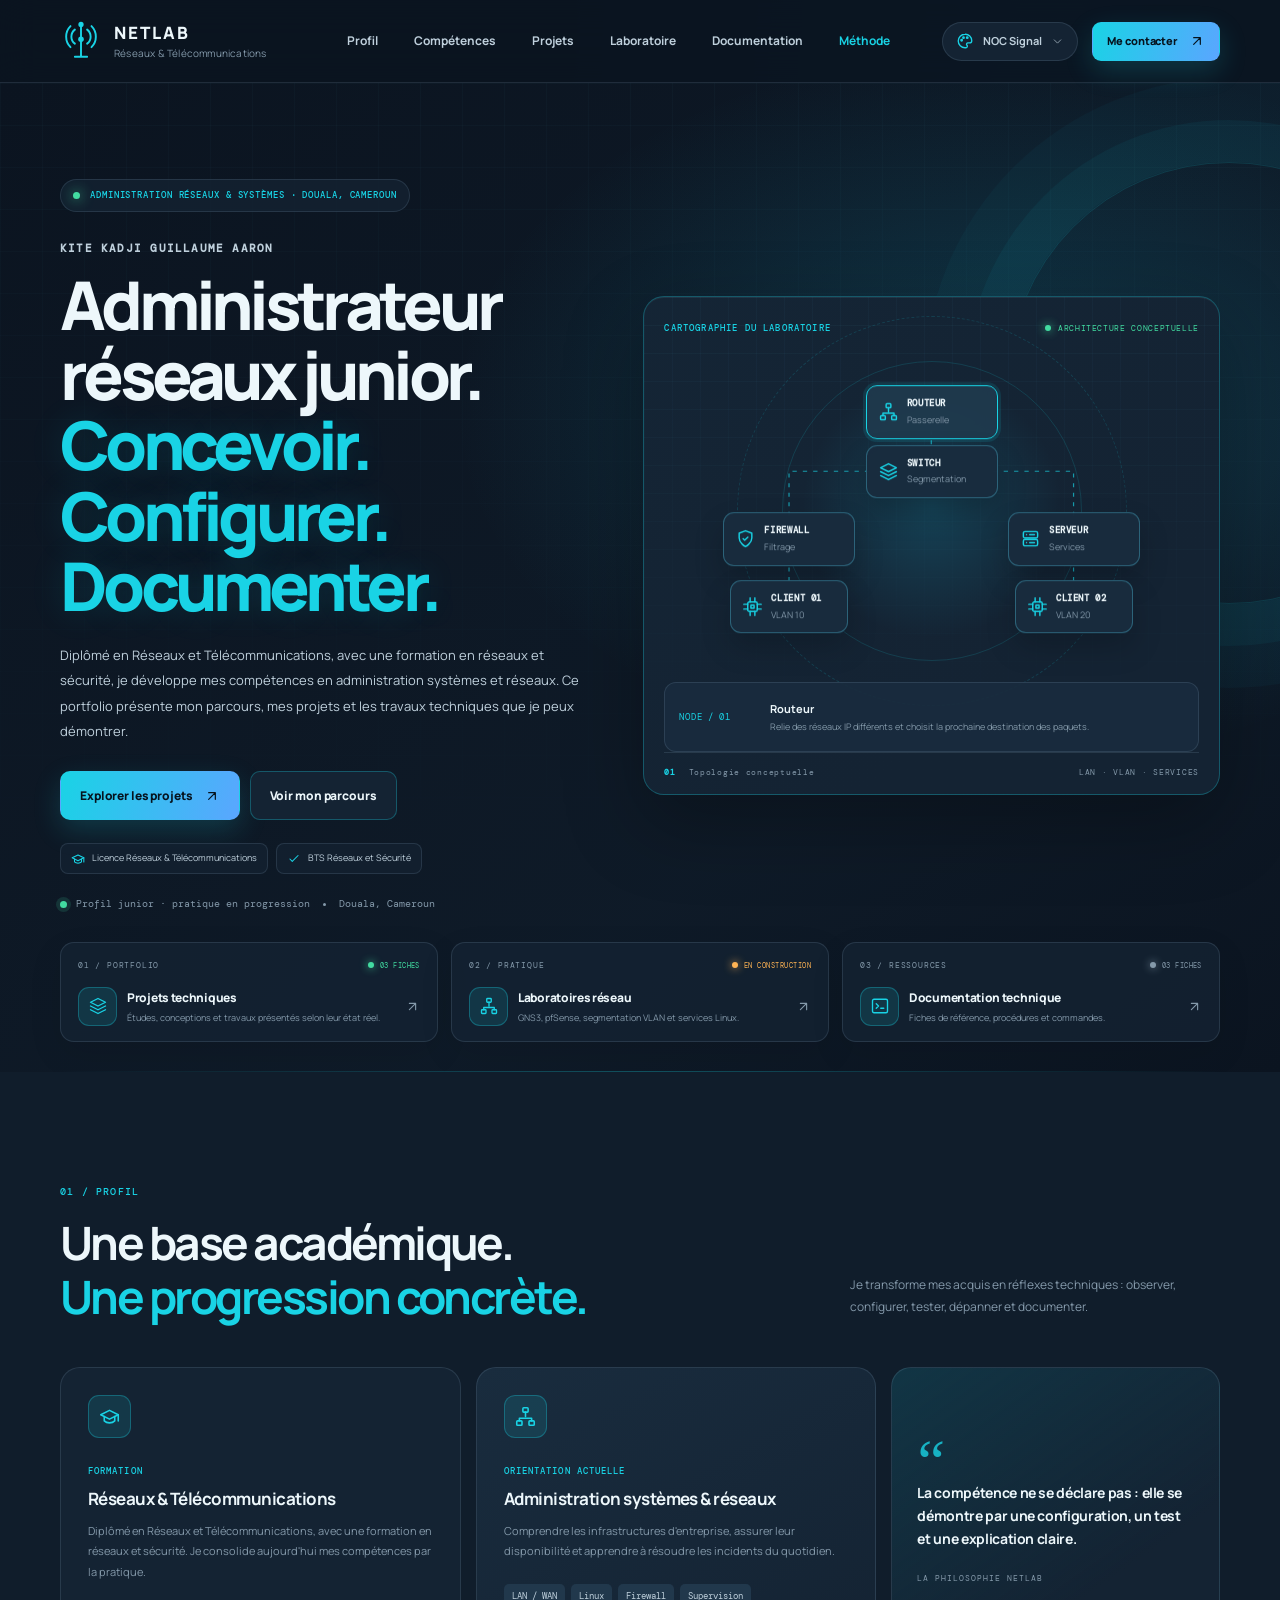
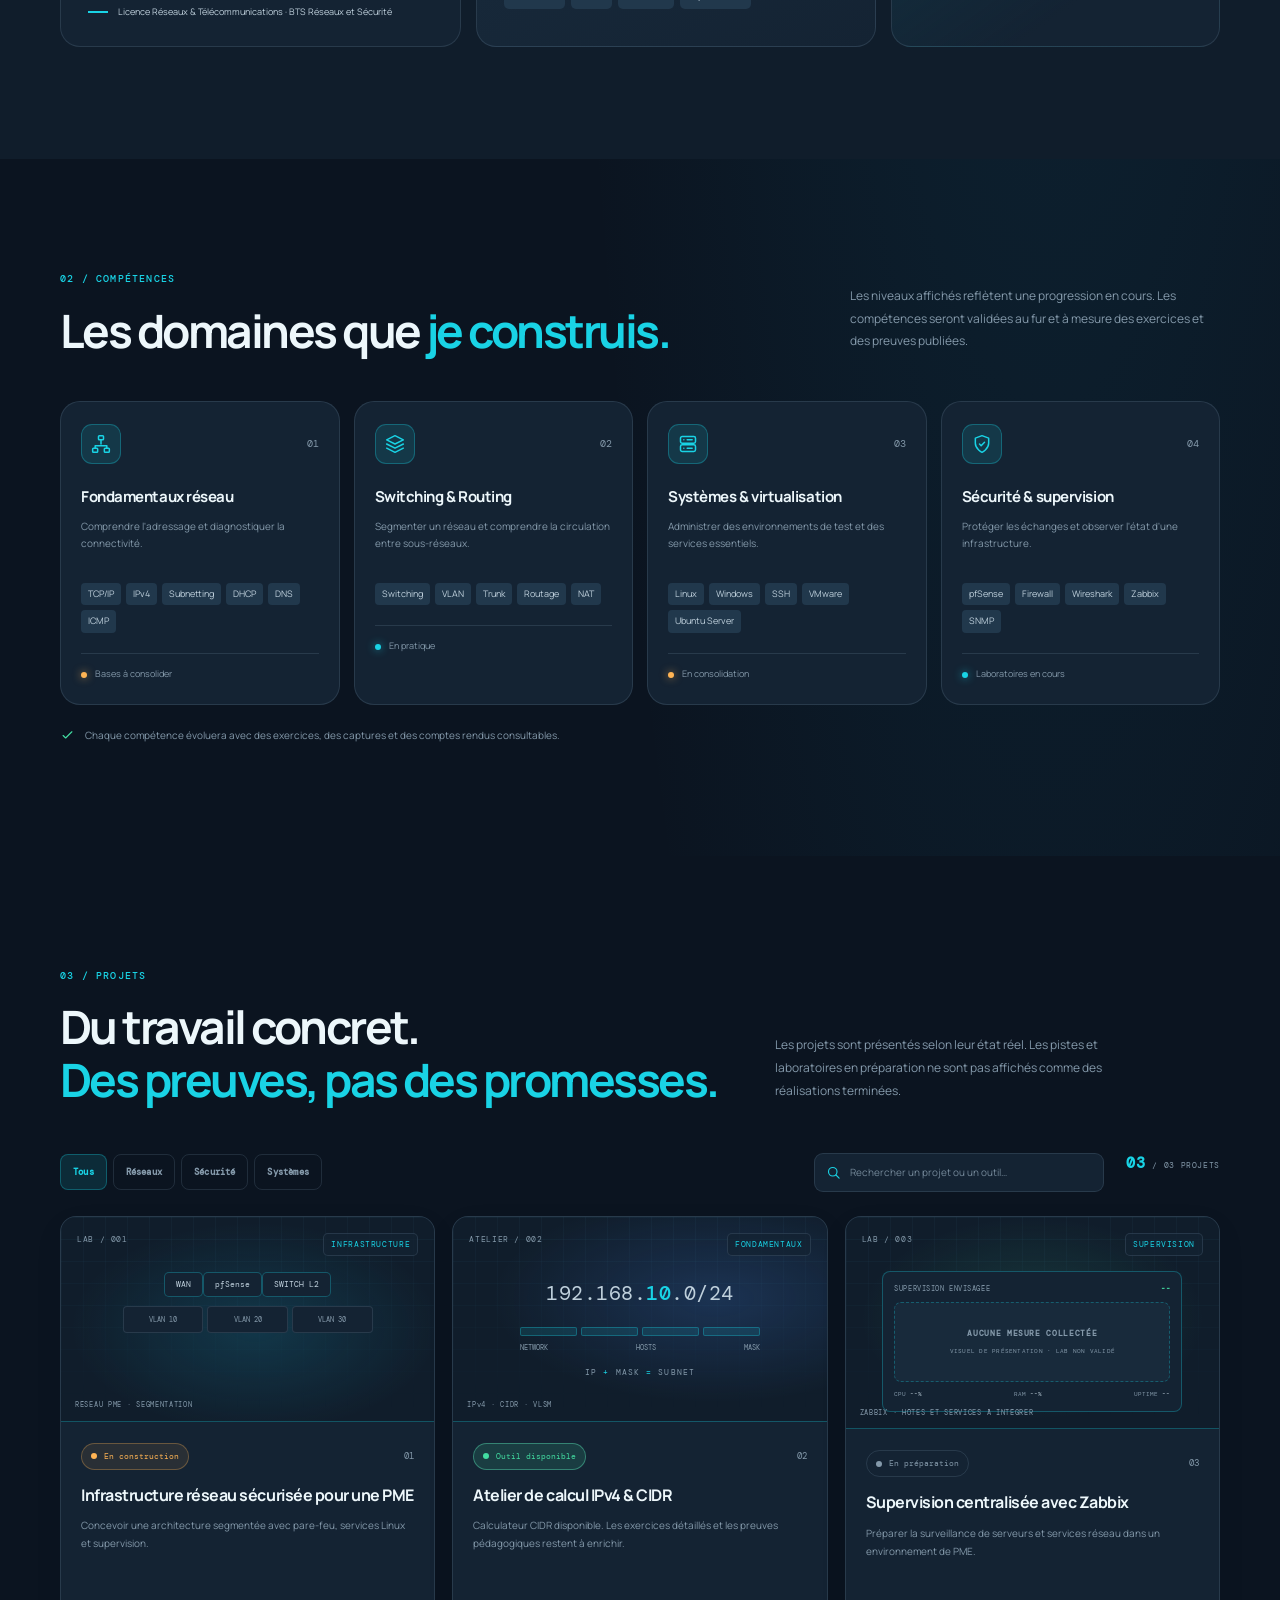
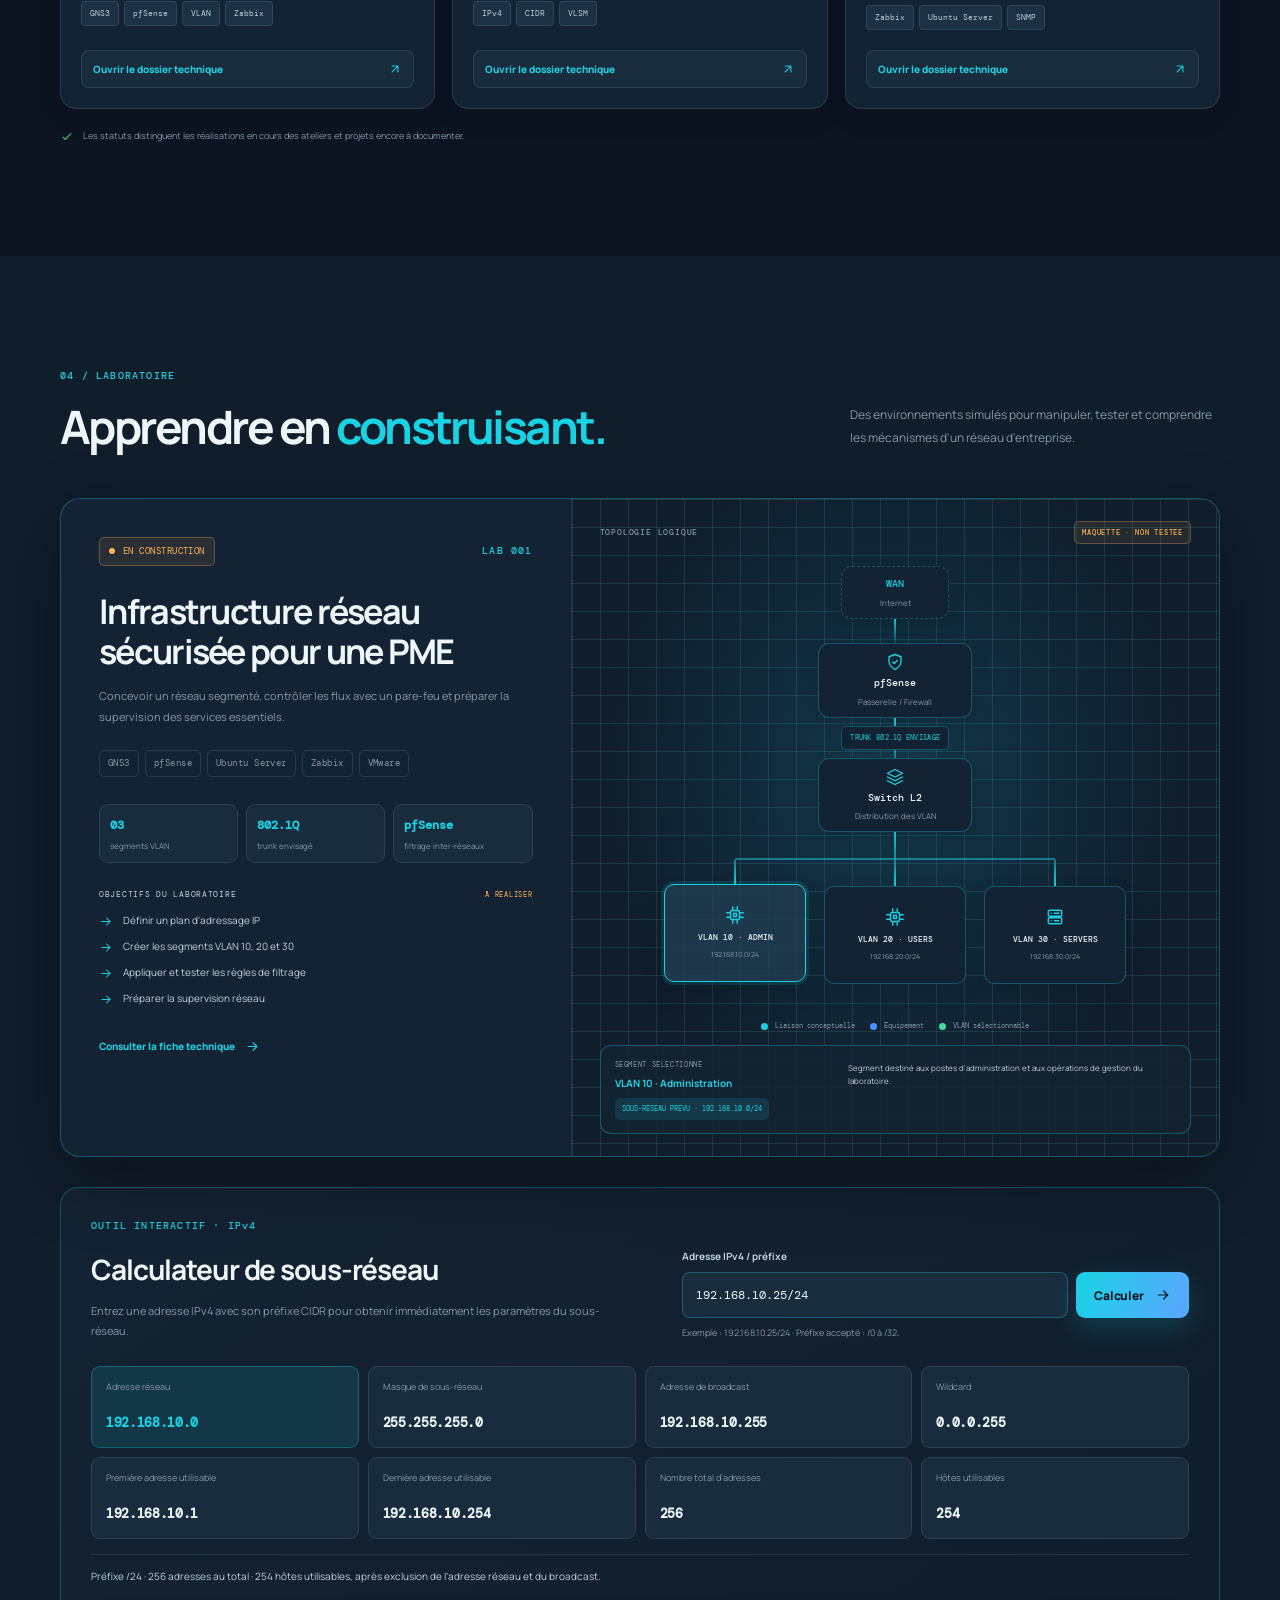
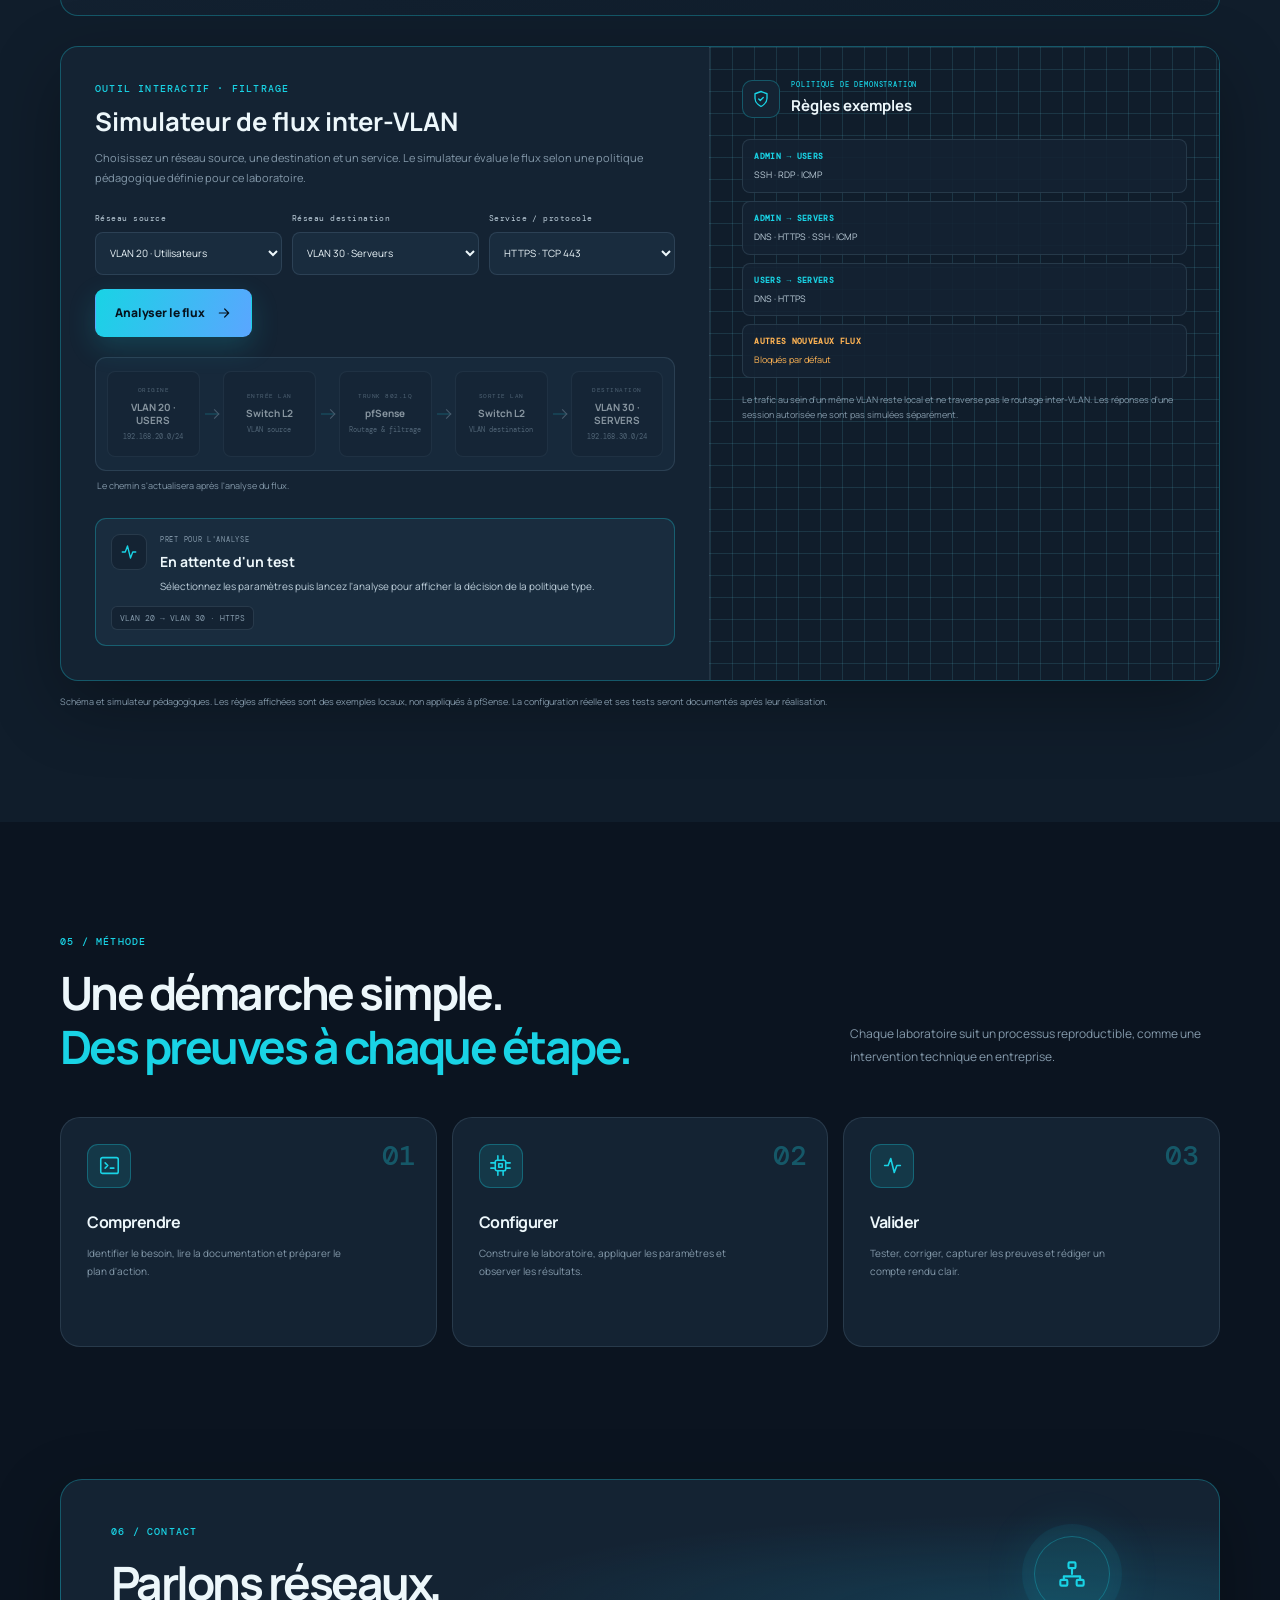
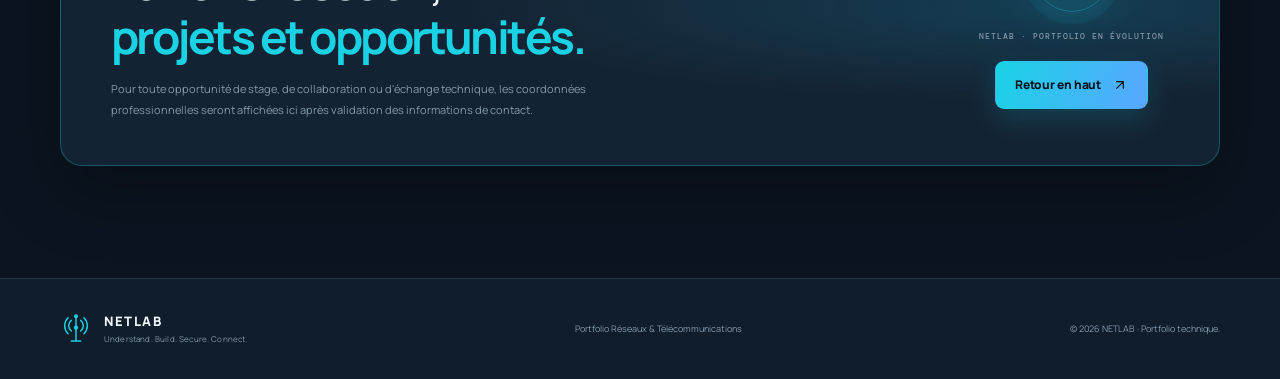
==== index.html @ 2fe9af36 "feat(netlab): add editorial visual panels to project dossiers" ====
<!doctype html>
<html lang="fr" data-theme="noc">
<head>
  <meta charset="utf-8">
  <meta name="viewport" content="width=device-width, initial-scale=1">
  <meta name="description" content="Portfolio technique de KITE KADJI GUILLAUME AARON, administrateur réseaux junior à Douala : compétences, projets, laboratoires et documentation.">
  <meta name="theme-color" content="#0B1420">
  <title>NETLAB | Portfolio d’administrateur réseaux junior</title>
  <link rel="icon" type="image/svg+xml" href="assets/icons/netlab-mark.svg">
  <link rel="stylesheet" href="assets/css/styles.css">
  <script>
    (() => {
      const supportedThemes = ["noc", "blueprint", "observability", "classic-dark", "classic-light"];
      const legacyThemes = { dark: "classic-dark", light: "classic-light" };
      try {
        const saved = localStorage.getItem("netlab-theme");
        const migrated = legacyThemes[saved] || saved;
        document.documentElement.dataset.theme = supportedThemes.includes(migrated) ? migrated : "noc";
      } catch (_) {
        document.documentElement.dataset.theme = "noc";
      }
    })();
  </script>
  <script src="assets/js/main.js" defer></script>
  <script src="assets/js/network-tools.js" defer></script>
</head>
<body>
  <svg class="icon-library" xmlns="http://www.w3.org/2000/svg" aria-hidden="true">
    <symbol id="i-arrow-up-right" viewBox="0 0 24 24"><path d="M7 17 17 7M7 7h10v10"/></symbol>
    <symbol id="i-arrow-right" viewBox="0 0 24 24"><path d="M5 12h14m-6-6 6 6-6 6"/></symbol>
    <symbol id="i-menu" viewBox="0 0 24 24"><path d="M4 7h16M4 12h16M4 17h16"/></symbol>
    <symbol id="i-close" viewBox="0 0 24 24"><path d="m6 6 12 12M18 6 6 18"/></symbol>
    <symbol id="i-sun" viewBox="0 0 24 24"><circle cx="12" cy="12" r="4"/><path d="M12 2v2m0 16v2M4.93 4.93l1.42 1.42m11.3 11.3 1.42 1.42M2 12h2m16 0h2M4.93 19.07l1.42-1.42m11.3-11.3 1.42-1.42"/></symbol>
    <symbol id="i-moon" viewBox="0 0 24 24"><path d="M20.5 14.5A8.5 8.5 0 0 1 9.5 3.5 8.5 8.5 0 1 0 20.5 14.5Z"/></symbol>
    <symbol id="i-network" viewBox="0 0 24 24"><rect x="9" y="2" width="6" height="5" rx="1"/><rect x="2" y="17" width="6" height="5" rx="1"/><rect x="16" y="17" width="6" height="5" rx="1"/><path d="M12 7v5M5 17v-3h14v3"/></symbol>
    <symbol id="i-shield" viewBox="0 0 24 24"><path d="M12 22s8-4 8-11V5l-8-3-8 3v6c0 7 8 11 8 11Z"/><path d="m9 12 2 2 4-4"/></symbol>
    <symbol id="i-server" viewBox="0 0 24 24"><rect x="3" y="3" width="18" height="8" rx="2"/><rect x="3" y="13" width="18" height="8" rx="2"/><path d="M7 7h.01M7 17h.01M11 7h6m-6 10h6"/></symbol>
    <symbol id="i-terminal" viewBox="0 0 24 24"><rect x="2" y="3" width="20" height="18" rx="2"/><path d="m7 9 3 3-3 3m6 0h4"/></symbol>
    <symbol id="i-search" viewBox="0 0 24 24"><circle cx="10.8" cy="10.8" r="6.8"/><path d="m16 16 5 5"/></symbol>
    <symbol id="i-activity" viewBox="0 0 24 24"><path d="M3 12h4l3-8 4 16 3-8h4"/></symbol>
    <symbol id="i-graduation" viewBox="0 0 24 24"><path d="m2 10 10-5 10 5-10 5-10-5Z"/><path d="M6 12v5c3 3 9 3 12 0v-5m4-2v7"/></symbol>
    <symbol id="i-layers" viewBox="0 0 24 24"><path d="m12 2 10 5-10 5L2 7l10-5Z"/><path d="m2 12 10 5 10-5M2 17l10 5 10-5"/></symbol>
    <symbol id="i-check" viewBox="0 0 24 24"><path d="m5 12 4 4L19 6"/></symbol>
    <symbol id="i-map" viewBox="0 0 24 24"><path d="m3 6 6-3 6 3 6-3v15l-6 3-6-3-6 3V6Z"/><path d="M9 3v15m6-12v15"/></symbol>
    <symbol id="i-cpu" viewBox="0 0 24 24"><rect x="6" y="6" width="12" height="12" rx="2"/><path d="M9 1v5m6-5v5M9 18v5m6-5v5M1 9h5m-5 6h5m12-6h5m-5 6h5M10 10h4v4h-4z"/></symbol>
    <symbol id="i-palette" viewBox="0 0 24 24"><path d="M12 3a9 9 0 1 0 0 18h1.2a2 2 0 0 0 1.4-3.4 1.8 1.8 0 0 1 1.3-3.1H18a3 3 0 0 0 3-3A8.5 8.5 0 0 0 12 3Z"/><circle cx="7.5" cy="11" r="1"/><circle cx="10" cy="7.5" r="1"/><circle cx="15" cy="7.5" r="1"/></symbol>
    <symbol id="i-chevron-down" viewBox="0 0 24 24"><path d="m6 9 6 6 6-6"/></symbol>
  </svg>

  <div class="page-shell">
    <header class="site-header" id="top">
      <div class="container header-inner">
        <a class="brand" href="#top" aria-label="NETLAB, accueil">
          <span class="brand-mark" aria-hidden="true">
            <svg viewBox="0 0 48 48" fill="none">
              <path d="M24 5v37M17 42h14M12 31a17 17 0 0 1 0-24M36 7a17 17 0 0 1 0 24M17 27a10 10 0 0 1 0-16M31 11a10 10 0 0 1 0 16" stroke="currentColor" stroke-width="2.2" stroke-linecap="round"/>
              <circle cx="24" cy="5" r="3" fill="currentColor"/>
              <circle cx="24" cy="22" r="3.2" fill="currentColor"/>
            </svg>
          </span>
          <span class="brand-copy">
            <strong>NETLAB</strong>
            <small>Réseaux & Télécommunications</small>
          </span>
        </a>

        <button class="icon-button menu-toggle" type="button" aria-label="Ouvrir le menu" aria-expanded="false" aria-controls="primary-nav" data-menu-toggle>
          <svg class="icon icon-menu"><use href="#i-menu"/></svg>
          <svg class="icon icon-close"><use href="#i-close"/></svg>
        </button>

        <nav class="primary-nav" id="primary-nav" data-nav>
          <a href="#profil">Profil</a>
          <a href="#competences">Compétences</a>
          <a href="#projets">Projets</a>
          <a href="#laboratoire">Laboratoire</a>
          <a href="documentation.html">Documentation</a>
          <a href="#methode">Méthode</a>
        </nav>

        <div class="header-actions">
          <div class="theme-picker" data-theme-picker>
            <button class="theme-toggle theme-picker-trigger" type="button" data-theme-trigger aria-haspopup="true" aria-expanded="false" aria-controls="theme-menu" aria-label="Choisir un thème. Thème actuel : NOC Signal">
              <svg class="icon"><use href="#i-palette"/></svg>
              <span data-theme-label>NOC Signal</span>
              <svg class="icon theme-picker-chevron"><use href="#i-chevron-down"/></svg>
            </button>
            <div class="theme-menu" id="theme-menu" data-theme-menu hidden role="group" aria-label="Thèmes visuels NETLAB">
              <p class="theme-menu-heading">IDENTITÉS NETLAB</p>
              <button class="theme-option" type="button" data-theme-option="noc" aria-pressed="true">
                <span class="theme-swatch theme-swatch-noc" aria-hidden="true"><i></i><i></i><i></i></span>
                <span class="theme-option-copy"><strong>NOC Signal</strong><small>Supervision · cyan et vert</small></span>
                <svg class="icon theme-option-check"><use href="#i-check"/></svg>
              </button>
              <button class="theme-option" type="button" data-theme-option="blueprint" aria-pressed="false">
                <span class="theme-swatch theme-swatch-blueprint" aria-hidden="true"><i></i><i></i><i></i></span>
                <span class="theme-option-copy"><strong>Blueprint Engineering</strong><small>Plans · bleu et turquoise</small></span>
                <svg class="icon theme-option-check"><use href="#i-check"/></svg>
              </button>
              <button class="theme-option" type="button" data-theme-option="observability" aria-pressed="false">
                <span class="theme-swatch theme-swatch-observability" aria-hidden="true"><i></i><i></i><i></i></span>
                <span class="theme-option-copy"><strong>Observability Graphite</strong><small>Données · violet et bleu</small></span>
                <svg class="icon theme-option-check"><use href="#i-check"/></svg>
              </button>
              <div class="theme-menu-divider"></div>
              <p class="theme-menu-heading">MODES CLASSIQUES</p>
              <button class="theme-option theme-option-compact" type="button" data-theme-option="classic-dark" aria-pressed="false">
                <span class="theme-swatch theme-swatch-classic-dark" aria-hidden="true"></span>
                <span class="theme-option-copy"><strong>Classique sombre</strong><small>Ancienne palette NETLAB</small></span>
                <svg class="icon theme-option-check"><use href="#i-check"/></svg>
              </button>
              <button class="theme-option theme-option-compact" type="button" data-theme-option="classic-light" aria-pressed="false">
                <span class="theme-swatch theme-swatch-classic-light" aria-hidden="true"></span>
                <span class="theme-option-copy"><strong>Classique clair</strong><small>Ancienne palette lumineuse</small></span>
                <svg class="icon theme-option-check"><use href="#i-check"/></svg>
              </button>
            </div>
          </div>
          <a class="button button-small button-primary header-contact" href="#contact">Me contacter <svg class="icon"><use href="#i-arrow-up-right"/></svg></a>
        </div>
      </div>
    </header>

    <main>
      <section class="hero-section section-pad">
        <div class="container hero-grid">
          <div class="hero-copy" data-reveal>
            <div class="eyebrow"><span class="eyebrow-dot"></span> ADMINISTRATION RÉSEAUX & SYSTÈMES · DOUALA, CAMEROUN</div>
            <p class="hero-kicker">KITE KADJI GUILLAUME AARON</p>
            <h1>Administrateur réseaux junior. <span>Concevoir. Configurer. Documenter.</span></h1>
            <p class="hero-description">
              Diplômé en Réseaux et Télécommunications, avec une formation en réseaux et sécurité,
              je développe mes compétences en administration systèmes et réseaux. Ce portfolio
              présente mon parcours, mes projets et les travaux techniques que je peux démontrer.
            </p>
            <div class="hero-actions">
              <a class="button button-primary" href="#projets">Explorer les projets <svg class="icon"><use href="#i-arrow-up-right"/></svg></a>
              <a class="button button-secondary" href="#profil">Voir mon parcours</a>
            </div>
            <div class="hero-credentials" aria-label="Formation académique">
              <span><svg class="icon"><use href="#i-graduation"/></svg> Licence Réseaux & Télécommunications</span>
              <span><svg class="icon"><use href="#i-check"/></svg> BTS Réseaux et Sécurité</span>
            </div>
            <div class="hero-meta">
              <span><i class="status-pulse"></i> Profil junior · pratique en progression</span>
              <span class="meta-separator"></span>
              <span>Douala, Cameroun</span>
            </div>
          </div>

          <div class="hero-visual" data-reveal data-reveal-delay="120">
            <div class="visual-topline">
              <span class="mini-label">CARTOGRAPHIE DU LABORATOIRE</span>
              <span class="live-indicator"><i></i> ARCHITECTURE CONCEPTUELLE</span>
            </div>
            <div class="network-art" role="group" aria-label="Topologie conceptuelle interactive : sélectionner un équipement pour découvrir son rôle">
              <div class="network-glow"></div>
              <svg class="network-lines" viewBox="0 0 620 430" preserveAspectRatio="none" fill="none" aria-hidden="true">
                <path d="M310 90V165 M310 165H145V250 M310 165H475V250 M145 250V335 M475 250V335" class="connection connection-main"/>
              </svg>
              <div class="network-node node-router">
                <span class="node-icon"><svg class="icon"><use href="#i-network"/></svg></span>
                <span><strong>ROUTEUR</strong><small>Passerelle</small></span>
              </div>
              <div class="network-node node-switch">
                <span class="node-icon"><svg class="icon"><use href="#i-layers"/></svg></span>
                <span><strong>SWITCH</strong><small>Segmentation</small></span>
              </div>
              <div class="network-node node-firewall">
                <span class="node-icon"><svg class="icon"><use href="#i-shield"/></svg></span>
                <span><strong>FIREWALL</strong><small>Filtrage</small></span>
              </div>
              <div class="network-node node-server">
                <span class="node-icon"><svg class="icon"><use href="#i-server"/></svg></span>
                <span><strong>SERVEUR</strong><small>Services</small></span>
              </div>
              <div class="network-node node-client node-client-a">
                <span class="node-icon"><svg class="icon"><use href="#i-cpu"/></svg></span>
                <span><strong>CLIENT 01</strong><small>VLAN 10</small></span>
              </div>
              <div class="network-node node-client node-client-b">
                <span class="node-icon"><svg class="icon"><use href="#i-cpu"/></svg></span>
                <span><strong>CLIENT 02</strong><small>VLAN 20</small></span>
              </div>
              <span class="orbit orbit-one"></span><span class="orbit orbit-two"></span>
            </div>
            <div class="topology-inspector" aria-live="polite">
              <span class="inspector-index">NODE / 01</span>
              <div><strong data-topology-title>Routeur</strong><p data-topology-role>Relie des réseaux IP différents et choisit la prochaine destination des paquets.</p></div>
            </div>
            <div class="visual-footer">
              <span><b>01</b> Topologie conceptuelle</span>
              <span>LAN · VLAN · SERVICES</span>
            </div>
          </div>
        </div>

        <div class="container hero-signal-strip" aria-label="Accès aux contenus principaux du portfolio">
          <a class="hero-signal-card signal-card-ready" href="#projets">
            <div class="signal-card-meta"><span class="signal-index">01 / PORTFOLIO</span><span class="signal-status signal-status-ready"><i></i> 03 FICHES</span></div>
            <div class="signal-card-body">
              <span class="signal-icon"><svg class="icon"><use href="#i-layers"/></svg></span>
              <span class="signal-card-copy"><strong>Projets techniques</strong><small>Études, conceptions et travaux présentés selon leur état réel.</small></span>
              <svg class="icon signal-card-arrow"><use href="#i-arrow-up-right"/></svg>
            </div>
          </a>
          <a class="hero-signal-card signal-card-progress" href="#laboratoire">
            <div class="signal-card-meta"><span class="signal-index">02 / PRATIQUE</span><span class="signal-status signal-status-progress"><i></i> EN CONSTRUCTION</span></div>
            <div class="signal-card-body">
              <span class="signal-icon"><svg class="icon"><use href="#i-network"/></svg></span>
              <span class="signal-card-copy"><strong>Laboratoires réseau</strong><small>GNS3, pfSense, segmentation VLAN et services Linux.</small></span>
              <svg class="icon signal-card-arrow"><use href="#i-arrow-up-right"/></svg>
            </div>
          </a>
          <a class="hero-signal-card signal-card-planned" href="documentation.html">
            <div class="signal-card-meta"><span class="signal-index">03 / RESSOURCES</span><span class="signal-status signal-status-planned"><i></i> 03 FICHES</span></div>
            <div class="signal-card-body">
              <span class="signal-icon"><svg class="icon"><use href="#i-terminal"/></svg></span>
              <span class="signal-card-copy"><strong>Documentation technique</strong><small>Fiches de référence, procédures et commandes.</small></span>
              <svg class="icon signal-card-arrow"><use href="#i-arrow-up-right"/></svg>
            </div>
          </a>
        </div>

        <div class="hero-bottom-line" aria-hidden="true"></div>
      </section>

      <section class="section-pad profile-section" id="profil">
        <div class="container">
          <div class="section-heading" data-reveal>
            <div>
              <p class="section-index">01 / PROFIL</p>
              <h2>Une base académique.<br><span>Une progression concrète.</span></h2>
            </div>
            <p class="section-lead">Je transforme mes acquis en réflexes techniques : observer, configurer, tester, dépanner et documenter.</p>
          </div>

          <div class="profile-grid">
            <article class="profile-card profile-main-card" data-reveal>
              <div class="card-icon"><svg class="icon"><use href="#i-graduation"/></svg></div>
              <p class="card-overline">FORMATION</p>
              <h3>Réseaux & Télécommunications</h3>
              <p>Diplômé en Réseaux et Télécommunications, avec une formation en réseaux et sécurité. Je consolide aujourd'hui mes compétences par la pratique.</p>
              <div class="card-bottom-note"><span class="accent-line"></span> Licence Réseaux & Télécommunications · BTS Réseaux et Sécurité</div>
            </article>
            <article class="profile-card profile-focus-card" data-reveal data-reveal-delay="80">
              <div class="card-icon"><svg class="icon"><use href="#i-network"/></svg></div>
              <p class="card-overline">ORIENTATION ACTUELLE</p>
              <h3>Administration systèmes & réseaux</h3>
              <p>Comprendre les infrastructures d'entreprise, assurer leur disponibilité et apprendre à résoudre les incidents du quotidien.</p>
              <div class="focus-pills"><span>LAN / WAN</span><span>Linux</span><span>Firewall</span><span>Supervision</span></div>
            </article>
            <article class="profile-note-card" data-reveal data-reveal-delay="160">
              <div class="note-mark">“</div>
              <p>La compétence ne se déclare pas : elle se démontre par une configuration, un test et une explication claire.</p>
              <span>LA PHILOSOPHIE NETLAB</span>
            </article>
          </div>
        </div>
      </section>

      <section class="section-pad skills-section" id="competences">
        <div class="container">
          <div class="section-heading" data-reveal>
            <div>
              <p class="section-index">02 / COMPÉTENCES</p>
              <h2>Les domaines que <span>je construis.</span></h2>
            </div>
            <p class="section-lead">Les niveaux affichés reflètent une progression en cours. Les compétences seront validées au fur et à mesure des exercices et des preuves publiées.</p>
          </div>

          <div class="skills-grid">
            <article class="skill-card" data-reveal>
              <div class="skill-card-head"><span class="skill-icon"><svg class="icon"><use href="#i-network"/></svg></span><span class="skill-number">01</span></div>
              <h3>Fondamentaux réseau</h3>
              <p>Comprendre l'adressage et diagnostiquer la connectivité.</p>
              <div class="skill-tags"><span>TCP/IP</span><span>IPv4</span><span>Subnetting</span><span>DHCP</span><span>DNS</span><span>ICMP</span></div>
              <div class="skill-state"><i class="state-dot state-learning"></i> Bases à consolider</div>
            </article>
            <article class="skill-card" data-reveal data-reveal-delay="70">
              <div class="skill-card-head"><span class="skill-icon"><svg class="icon"><use href="#i-layers"/></svg></span><span class="skill-number">02</span></div>
              <h3>Switching & Routing</h3>
              <p>Segmenter un réseau et comprendre la circulation entre sous-réseaux.</p>
              <div class="skill-tags"><span>Switching</span><span>VLAN</span><span>Trunk</span><span>Routage</span><span>NAT</span></div>
              <div class="skill-state"><i class="state-dot state-practice"></i> En pratique</div>
            </article>
            <article class="skill-card" data-reveal data-reveal-delay="140">
              <div class="skill-card-head"><span class="skill-icon"><svg class="icon"><use href="#i-server"/></svg></span><span class="skill-number">03</span></div>
              <h3>Systèmes & virtualisation</h3>
              <p>Administrer des environnements de test et des services essentiels.</p>
              <div class="skill-tags"><span>Linux</span><span>Windows</span><span>SSH</span><span>VMware</span><span>Ubuntu Server</span></div>
              <div class="skill-state"><i class="state-dot state-learning"></i> En consolidation</div>
            </article>
            <article class="skill-card" data-reveal data-reveal-delay="210">
              <div class="skill-card-head"><span class="skill-icon"><svg class="icon"><use href="#i-shield"/></svg></span><span class="skill-number">04</span></div>
              <h3>Sécurité & supervision</h3>
              <p>Protéger les échanges et observer l'état d'une infrastructure.</p>
              <div class="skill-tags"><span>pfSense</span><span>Firewall</span><span>Wireshark</span><span>Zabbix</span><span>SNMP</span></div>
              <div class="skill-state"><i class="state-dot state-practice"></i> Laboratoires en cours</div>
            </article>
          </div>
          <div class="skills-footnote"><svg class="icon"><use href="#i-check"/></svg> Chaque compétence évoluera avec des exercices, des captures et des comptes rendus consultables.</div>
        </div>
      </section>

      <section class="section-pad projects-section" id="projets">
        <div class="container">
          <div class="section-heading" data-reveal>
            <div><p class="section-index">03 / PROJETS</p><h2>Du travail concret.<br><span>Des preuves, pas des promesses.</span></h2></div>
            <p class="section-lead">Les projets sont présentés selon leur état réel. Les pistes et laboratoires en préparation ne sont pas affichés comme des réalisations terminées.</p>
          </div>
          <div class="project-toolbar" data-reveal>
            <div class="project-toolbar-main">
              <div class="project-filters" role="group" aria-label="Filtrer les projets par domaine">
                <button type="button" class="project-filter is-active" data-project-filter="all" aria-pressed="true">Tous</button>
                <button type="button" class="project-filter" data-project-filter="network" aria-pressed="false">Réseaux</button>
                <button type="button" class="project-filter" data-project-filter="security" aria-pressed="false">Sécurité</button>
                <button type="button" class="project-filter" data-project-filter="systems" aria-pressed="false">Systèmes</button>
              </div>
              <label class="project-search">
                <svg class="icon" aria-hidden="true"><use href="#i-search"/></svg>
                <input type="search" data-project-search placeholder="Rechercher un projet ou un outil…" autocomplete="off" aria-label="Rechercher dans les projets">
              </label>
            </div>
            <p class="project-count" aria-live="polite"><strong data-project-count>03</strong><span data-project-total> / 03 PROJETS</span></p>
          </div>
          <div class="projects-grid" id="projects-grid">
            <article class="project-card" data-project-card data-category="network security systems" data-reveal>
              <div class="project-preview project-preview-network">
                <div class="project-preview-top"><span>LAB / 001</span><span class="project-type">INFRASTRUCTURE</span></div>
                <div class="project-mini-topology" aria-label="Schéma conceptuel WAN, pfSense, switch L2 et trois VLAN">
                  <div class="mini-core"><span class="mini-node">WAN</span><i></i><span class="mini-node">pfSense</span><i></i><span class="mini-node">SWITCH L2</span></div>
                  <div class="mini-branches"><span>VLAN 10</span><span>VLAN 20</span><span>VLAN 30</span></div>
                </div>
                <span class="preview-caption">RÉSEAU PME · SEGMENTATION</span>
              </div>
              <div class="project-card-content">
                <div class="project-card-meta"><span class="project-status status-progress"><i></i> En construction</span><span class="project-number">01</span></div>
                <h3>Infrastructure réseau sécurisée pour une PME</h3>
                <p>Concevoir une architecture segmentée avec pare-feu, services Linux et supervision.</p>
                <div class="project-tags"><span>GNS3</span><span>pfSense</span><span>VLAN</span><span>Zabbix</span></div>
                <button class="project-open" type="button" data-project-open
                  data-visual="network" data-title="Infrastructure réseau sécurisée pour une PME"
                  data-status="En construction" data-status-class="status-progress"
                  data-domain="Architecture réseau & sécurité"
                  data-environment="GNS3 · pfSense · Switch L2 · Ubuntu Server · VMware"
                  data-summary="Laboratoire de conception visant à segmenter un réseau de PME, contrôler les communications entre zones et préparer la supervision."
                  data-context="Une petite entreprise doit séparer les postes d'administration, les utilisateurs et les serveurs afin de limiter les accès et de mieux organiser son réseau."
                  data-goal="Concevoir puis mettre en œuvre une architecture segmentée avec un point de routage et de filtrage centralisé."
                  data-tools="GNS3|pfSense|Switch L2|VLAN 802.1Q|Ubuntu Server|Zabbix (phase ultérieure)"
                  data-objectives="Finaliser le plan d'adressage et les passerelles|Construire la topologie et créer les VLAN 10, 20 et 30|Valider le trunk et le routage inter-VLAN|Appliquer des règles de filtrage minimales|Tester les flux autorisés et refusés|Préparer l'installation de la supervision"
                  data-evidence="Le schéma actuellement publié est conceptuel. La topologie GNS3, les règles pfSense et les tests de connectivité ne sont pas encore présentés comme validés. Les captures et résultats seront ajoutés après exécution."
                  data-next="Construire LAB 001 dans GNS3, vérifier d'abord la connectivité des liens et des VLAN, puis tester les passerelles et les règles une par une."
                  data-doc-link="documentation.html#pme">Ouvrir le dossier technique <svg class="icon"><use href="#i-arrow-up-right"/></svg></button>
              </div>
            </article>
            <article class="project-card" data-project-card data-category="network" data-reveal data-reveal-delay="80">
              <div class="project-preview project-preview-ip">
                <div class="project-preview-top"><span>ATELIER / 002</span><span class="project-type">FONDAMENTAUX</span></div>
                <div class="ip-visual"><div class="ip-address">192.168.<b>10</b>.0/24</div><div class="subnet-bars"><i></i><i></i><i></i><i></i></div><div class="subnet-labels"><span>NETWORK</span><span>HOSTS</span><span>MASK</span></div><div class="ip-equation">IP <b>+</b> MASK <b>=</b> SUBNET</div></div>
                <span class="preview-caption">IPv4 · CIDR · VLSM</span>
              </div>
              <div class="project-card-content">
                <div class="project-card-meta"><span class="project-status status-ready"><i></i> Outil disponible</span><span class="project-number">02</span></div>
                <h3>Atelier de calcul IPv4 & CIDR</h3>
                <p>Calculateur CIDR disponible. Les exercices détaillés et les preuves pédagogiques restent à enrichir.</p>
                <div class="project-tags"><span>IPv4</span><span>CIDR</span><span>VLSM</span></div>
                <button class="project-open" type="button" data-project-open
                  data-visual="ipv4" data-title="Atelier de calcul IPv4 & CIDR"
                  data-status="Outil disponible · preuves à enrichir" data-status-class="status-ready"
                  data-domain="Fondamentaux réseau · outil pédagogique"
                  data-environment="HTML · CSS · JavaScript · calcul local dans le navigateur"
                  data-summary="Outil interactif permettant de calculer les paramètres d'un sous-réseau IPv4 à partir d'une adresse et d'un préfixe CIDR."
                  data-context="Le dimensionnement d'un réseau nécessite de déterminer les adresses réseau, les masques, les broadcasts et les plages d'hôtes utilisables."
                  data-goal="Mettre à disposition un calculateur pédagogique et formaliser une série d'exercices vérifiables sur l'adressage IPv4."
                  data-tools="IPv4|CIDR|Masque|Broadcast|Wildcard|Préfixes /31 et /32"
                  data-objectives="Présenter des cas de calcul documentés|Ajouter des exercices de subnetting et de VLSM|Vérifier les résultats sur des exemples de référence|Publier des captures et explications pas à pas"
                  data-evidence="Le calculateur est disponible sur le site et effectue les calculs localement. La galerie de cas pratiques, les exercices VLSM et les preuves détaillées restent à enrichir. L'outil ne remplace pas la validation d'une configuration sur un réseau réel."
                  data-next="Ajouter plusieurs scénarios d'adressage avec le raisonnement détaillé, puis confronter les résultats à des vérifications indépendantes."
                  data-doc-link="documentation.html#ipv4">Ouvrir le dossier technique <svg class="icon"><use href="#i-arrow-up-right"/></svg></button>
              </div>
            </article>
            <article class="project-card" data-project-card data-category="security systems" data-reveal data-reveal-delay="160">
              <div class="project-preview project-preview-monitor">
                <div class="project-preview-top"><span>LAB / 003</span><span class="project-type">SUPERVISION</span></div>
                <div class="monitor-visual"><div class="monitor-header"><span>SUPERVISION ENVISAGÉE</span><b>--</b></div><div class="monitor-empty-state"><strong>AUCUNE MESURE COLLECTÉE</strong><span>VISUEL DE PRÉSENTATION · LAB NON VALIDÉ</span></div><div class="monitor-metrics"><span>CPU <b>--%</b></span><span>RAM <b>--%</b></span><span>UPTIME <b>--</b></span></div></div>
                <span class="preview-caption">ZABBIX · HÔTES ET SERVICES À INTÉGRER</span>
              </div>
              <div class="project-card-content">
                <div class="project-card-meta"><span class="project-status status-planned"><i></i> En préparation</span><span class="project-number">03</span></div>
                <h3>Supervision centralisée avec Zabbix</h3>
                <p>Préparer la surveillance de serveurs et services réseau dans un environnement de PME.</p>
                <div class="project-tags"><span>Zabbix</span><span>Ubuntu Server</span><span>SNMP</span></div>
                <button class="project-open" type="button" data-project-open
                  data-visual="zabbix" data-title="Supervision centralisée avec Zabbix"
                  data-status="En préparation" data-status-class="status-planned"
                  data-domain="Systèmes · supervision & observabilité"
                  data-environment="Ubuntu Server · Zabbix Server · Agents Linux/Windows (cible)"
                  data-summary="Projet de laboratoire destiné à préparer la surveillance centralisée de serveurs et de services dans une infrastructure de PME."
                  data-context="Une infrastructure nécessite une visibilité sur la disponibilité des hôtes, les ressources système et l'état des services pour détecter les incidents."
                  data-goal="Préparer une plateforme Zabbix, intégrer des hôtes et définir des alertes compréhensibles et vérifiables."
                  data-tools="Zabbix|Ubuntu Server|Zabbix Agent|SNMP (selon équipement)|Telegram (envisagé)"
                  data-objectives="Stabiliser l'installation du serveur Zabbix|Configurer l'interface et la base de données|Enregistrer un premier hôte Linux|Ajouter un hôte Windows avec agent|Surveiller les ressources et les services|Tester un déclencheur et une notification"
                  data-evidence="Le périmètre et les composants sont identifiés, mais aucune collecte de métriques, disponibilité d'hôte ou notification ne doit être considérée comme démontrée dans cette fiche tant que les tests et captures correspondants ne sont pas publiés."
                  data-next="Stabiliser l'installation sur Ubuntu Server, vérifier l'accès à l'interface web et documenter l'enregistrement du premier hôte."
                  data-doc-link="documentation.html#zabbix">Ouvrir le dossier technique <svg class="icon"><use href="#i-arrow-up-right"/></svg></button>
              </div>
            </article>
          </div>
          <div class="projects-empty" data-project-empty role="status" hidden>
            <span class="projects-empty-icon"><svg class="icon"><use href="#i-search"/></svg></span>
            <strong>Aucun projet trouvé</strong>
            <p>Essaie un autre mot-clé ou retire les filtres actifs.</p>
            <button class="project-reset" type="button" data-project-reset>Effacer les filtres</button>
          </div>
          <p class="projects-note"><svg class="icon"><use href="#i-check"/></svg> Les statuts distinguent les réalisations en cours des ateliers et projets encore à documenter.</p>
        </div>
      </section>

      <section class="section-pad lab-section" id="laboratoire">
        <div class="container">
          <div class="section-heading" data-reveal>
            <div>
              <p class="section-index">04 / LABORATOIRE</p>
              <h2>Apprendre en <span>construisant.</span></h2>
            </div>
            <p class="section-lead">Des environnements simulés pour manipuler, tester et comprendre les mécanismes d'un réseau d'entreprise.</p>
          </div>

          <article class="featured-lab" data-reveal>
            <div class="lab-content">
              <div class="lab-label-row"><span class="lab-status"><i></i> EN CONSTRUCTION</span><span class="mini-label">LAB 001</span></div>
              <h3>Infrastructure réseau sécurisée pour une PME</h3>
              <p class="lab-description">Concevoir un réseau segmenté, contrôler les flux avec un pare-feu et préparer la supervision des services essentiels.</p>
              <div class="tech-stack"><span>GNS3</span><span>pfSense</span><span>Ubuntu Server</span><span>Zabbix</span><span>VMware</span></div>
              <div class="lab-facts" aria-label="Périmètre architectural prévu">
                <div><strong>03</strong><span>segments VLAN</span></div>
                <div><strong>802.1Q</strong><span>trunk envisagé</span></div>
                <div><strong>pfSense</strong><span>filtrage inter-réseaux</span></div>
              </div>
              <div class="lab-objectives-block">
                <div class="lab-objectives-heading"><span>OBJECTIFS DU LABORATOIRE</span><small>À RÉALISER</small></div>
                <div class="lab-objectives">
                  <div><svg class="icon"><use href="#i-arrow-right"/></svg><span>Définir un plan d'adressage IP</span></div>
                  <div><svg class="icon"><use href="#i-arrow-right"/></svg><span>Créer les segments VLAN 10, 20 et 30</span></div>
                  <div><svg class="icon"><use href="#i-arrow-right"/></svg><span>Appliquer et tester les règles de filtrage</span></div>
                  <div><svg class="icon"><use href="#i-arrow-right"/></svg><span>Préparer la supervision réseau</span></div>
                </div>
              </div>

              <a class="text-link" href="documentation.html#pme">Consulter la fiche technique <svg class="icon"><use href="#i-arrow-right"/></svg></a>
            </div>
            <div class="lab-visual" role="group" aria-label="Topologie logique conceptuelle interactive : sélectionnez un VLAN pour afficher son rôle et son sous-réseau">
              <div class="lab-visual-header"><span>TOPOLOGIE LOGIQUE</span><span>MAQUETTE · NON TESTÉE</span></div>
              <div class="topology topology-pme">
                <div class="topo-core">
                  <div class="topo-node topo-internet"><span>WAN</span><small>Internet</small></div>
                  <div class="topo-link topo-link-vertical" aria-hidden="true"></div>
                  <div class="topo-node topo-firewall"><svg class="icon"><use href="#i-shield"/></svg><span>pfSense</span><small>Passerelle / Firewall</small></div>
                  <div class="topo-trunk-link" aria-label="Liaison trunk 802.1Q envisagée entre pfSense et le switch">
                    <span>TRUNK 802.1Q ENVISAGÉ</span>
                  </div>
                  <div class="topo-node topo-switch"><svg class="icon"><use href="#i-layers"/></svg><span>Switch L2</span><small>Distribution des VLAN</small></div>
                </div>

                <div class="topo-branch-bus" aria-hidden="true"></div>

                <div class="topo-branches" aria-label="Segments réseau prévus">
                  <div class="topo-branch">
                    <span class="topo-branch-drop" aria-hidden="true"></span>
                    <button class="topo-node topo-small topo-vlan-button" type="button" data-vlan-node data-title="VLAN 10 · Administration" data-subnet="192.168.10.0/24" data-role="Segment destiné aux postes d'administration et aux opérations de gestion du laboratoire." aria-pressed="true"><svg class="icon"><use href="#i-cpu"/></svg><span>VLAN 10 · ADMIN</span><small>192.168.10.0/24</small></button>
                  </div>
                  <div class="topo-branch">
                    <span class="topo-branch-drop" aria-hidden="true"></span>
                    <button class="topo-node topo-small topo-vlan-button" type="button" data-vlan-node data-title="VLAN 20 · Utilisateurs" data-subnet="192.168.20.0/24" data-role="Segment prévu pour les postes utilisateurs. Les accès aux autres réseaux seront définis par les règles de filtrage." aria-pressed="false"><svg class="icon"><use href="#i-cpu"/></svg><span>VLAN 20 · USERS</span><small>192.168.20.0/24</small></button>
                  </div>
                  <div class="topo-branch">
                    <span class="topo-branch-drop" aria-hidden="true"></span>
                    <button class="topo-node topo-small topo-vlan-button" type="button" data-vlan-node data-title="VLAN 30 · Serveurs" data-subnet="192.168.30.0/24" data-role="Segment réservé aux serveurs et services internes, avec des accès à limiter selon les besoins." aria-pressed="false"><svg class="icon"><use href="#i-server"/></svg><span>VLAN 30 · SERVERS</span><small>192.168.30.0/24</small></button>
                  </div>
                </div>
              </div>
              <div class="topology-legend"><span><i class="legend-cyan"></i> Liaison conceptuelle</span><span><i class="legend-blue"></i> Équipement</span><span><i class="legend-vlan"></i> VLAN sélectionnable</span></div>
              <div class="vlan-inspector" aria-live="polite">
                <div class="vlan-inspector-heading">
                  <span>SEGMENT SÉLECTIONNÉ</span>
                  <strong data-vlan-title>VLAN 10 · Administration</strong>
                </div>
                <p data-vlan-role>Segment destiné aux postes d'administration et aux opérations de gestion du laboratoire.</p>
                <span class="vlan-subnet" data-vlan-subnet>SOUS-RÉSEAU PRÉVU · 192.168.10.0/24</span>
              </div>
            </div>
          </article>

          <section class="subnet-tool" aria-labelledby="subnet-tool-title" data-subnet-tool>
            <div class="subnet-tool-intro">
              <div class="subnet-tool-heading">
                <p class="mini-label">OUTIL INTERACTIF · IPv4</p>
                <h3 id="subnet-tool-title">Calculateur de sous-réseau</h3>
                <p>Entrez une adresse IPv4 avec son préfixe CIDR pour obtenir immédiatement les paramètres du sous-réseau.</p>
              </div>
              <form class="subnet-form" data-subnet-form novalidate>
                <label for="subnet-cidr">Adresse IPv4 / préfixe</label>
                <div class="subnet-input-row">
                  <input id="subnet-cidr" name="subnet" type="text" value="192.168.10.25/24" inputmode="text" autocomplete="off" autocapitalize="off" spellcheck="false" aria-describedby="subnet-help subnet-error">
                  <button class="button button-primary" type="submit">Calculer <svg class="icon"><use href="#i-arrow-right"/></svg></button>
                </div>
                <p class="subnet-help" id="subnet-help">Exemple : 192.168.10.25/24 · Préfixe accepté : /0 à /32.</p>
                <p class="subnet-error" id="subnet-error" data-subnet-error role="alert" hidden></p>
              </form>
            </div>

            <div class="subnet-results" data-subnet-results aria-live="polite" aria-label="Résultats du calcul">
              <article class="subnet-metric subnet-metric-primary">
                <span>Adresse réseau</span>
                <strong data-subnet-network>192.168.10.0</strong>
              </article>
              <article class="subnet-metric">
                <span>Masque de sous-réseau</span>
                <strong data-subnet-mask>255.255.255.0</strong>
              </article>
              <article class="subnet-metric">
                <span>Adresse de broadcast</span>
                <strong data-subnet-broadcast>192.168.10.255</strong>
              </article>
              <article class="subnet-metric">
                <span>Wildcard</span>
                <strong data-subnet-wildcard>0.0.0.255</strong>
              </article>
              <article class="subnet-metric">
                <span>Première adresse utilisable</span>
                <strong data-subnet-first>192.168.10.1</strong>
              </article>
              <article class="subnet-metric">
                <span>Dernière adresse utilisable</span>
                <strong data-subnet-last>192.168.10.254</strong>
              </article>
              <article class="subnet-metric">
                <span>Nombre total d’adresses</span>
                <strong data-subnet-total>256</strong>
              </article>
              <article class="subnet-metric">
                <span>Hôtes utilisables</span>
                <strong data-subnet-usable>254</strong>
              </article>
            </div>
            <p class="subnet-note" data-subnet-note>Préfixe /24 · 256 adresses au total · 254 hôtes utilisables dans un sous-réseau IPv4 classique.</p>
          </section>

          <section class="flow-simulator" data-flow-simulator aria-labelledby="flow-simulator-title">
            <div class="flow-simulator-main">
              <div class="flow-simulator-heading">
                <p class="mini-label">OUTIL INTERACTIF · FILTRAGE</p>
                <h3 id="flow-simulator-title">Simulateur de flux inter-VLAN</h3>
                <p>Choisissez un réseau source, une destination et un service. Le simulateur évalue le flux selon une politique pédagogique définie pour ce laboratoire.</p>
              </div>

              <form class="flow-form" data-flow-form>
                <div class="flow-fields">
                  <div class="flow-field">
                    <label for="flow-source">Réseau source</label>
                    <select id="flow-source" name="source" data-flow-source>
                      <option value="10">VLAN 10 · Administration</option>
                      <option value="20" selected>VLAN 20 · Utilisateurs</option>
                      <option value="30">VLAN 30 · Serveurs</option>
                    </select>
                  </div>
                  <div class="flow-field">
                    <label for="flow-destination">Réseau destination</label>
                    <select id="flow-destination" name="destination" data-flow-destination>
                      <option value="10">VLAN 10 · Administration</option>
                      <option value="20">VLAN 20 · Utilisateurs</option>
                      <option value="30" selected>VLAN 30 · Serveurs</option>
                    </select>
                  </div>
                  <div class="flow-field flow-field-service">
                    <label for="flow-service">Service / protocole</label>
                    <select id="flow-service" name="service" data-flow-service>
                      <option value="dns">DNS · TCP/UDP 53</option>
                      <option value="https" selected>HTTPS · TCP 443</option>
                      <option value="ssh">SSH · TCP 22</option>
                      <option value="rdp">RDP · TCP 3389</option>
                      <option value="icmp">ICMP · Echo</option>
                    </select>
                  </div>
                </div>
                <button class="button button-primary flow-submit" type="submit">Analyser le flux <svg class="icon"><use href="#i-arrow-right"/></svg></button>
              </form>

              <div class="flow-path" data-flow-path data-state="idle" aria-label="Chemin logique conceptuel d'un flux entre deux VLAN">
                <div class="flow-path-step" data-flow-step="source">
                  <span>ORIGINE</span><strong data-flow-source-label>VLAN 20 · USERS</strong><small data-flow-source-subnet>192.168.20.0/24</small>
                </div>
                <span class="flow-path-link" data-flow-link aria-hidden="true"></span>
                <div class="flow-path-step" data-flow-step="switch-entry">
                  <span>ENTRÉE LAN</span><strong>Switch L2</strong><small>VLAN source</small>
                </div>
                <span class="flow-path-link" data-flow-link aria-hidden="true"></span>
                <div class="flow-path-step" data-flow-step="gateway">
                  <span>TRUNK 802.1Q</span><strong>pfSense</strong><small>Routage & filtrage</small>
                </div>
                <span class="flow-path-link" data-flow-link aria-hidden="true"></span>
                <div class="flow-path-step" data-flow-step="switch-exit">
                  <span>SORTIE LAN</span><strong>Switch L2</strong><small>VLAN destination</small>
                </div>
                <span class="flow-path-link" data-flow-link aria-hidden="true"></span>
                <div class="flow-path-step" data-flow-step="destination">
                  <span>DESTINATION</span><strong data-flow-destination-label>VLAN 30 · SERVERS</strong><small data-flow-destination-subnet>192.168.30.0/24</small>
                </div>
              </div>
              <p class="flow-path-caption" data-flow-path-caption>Le chemin s'actualisera après l'analyse du flux.</p>

              <div class="flow-result" data-flow-result data-state="idle" role="status" aria-live="polite">
                <span class="flow-result-symbol" aria-hidden="true"><svg class="icon"><use href="#i-activity"/></svg></span>
                <div class="flow-result-copy">
                  <span class="flow-result-kicker" data-flow-kicker>PRÊT POUR L'ANALYSE</span>
                  <strong data-flow-verdict>En attente d'un test</strong>
                  <p data-flow-explanation>Sélectionnez les paramètres puis lancez l'analyse pour afficher la décision de la politique type.</p>
                </div>
                <code class="flow-result-detail" data-flow-detail>VLAN 20 → VLAN 30 · HTTPS</code>
              </div>
            </div>

            <aside class="flow-policy" aria-label="Règles de la politique pédagogique">
              <div class="flow-policy-heading">
                <span class="flow-policy-mark"><svg class="icon"><use href="#i-shield"/></svg></span>
                <div><p class="mini-label">POLITIQUE DE DÉMONSTRATION</p><h4>Règles exemples</h4></div>
              </div>
              <ul class="flow-rules">
                <li><strong>ADMIN → USERS</strong><span>SSH · RDP · ICMP</span></li>
                <li><strong>ADMIN → SERVERS</strong><span>DNS · HTTPS · SSH · ICMP</span></li>
                <li><strong>USERS → SERVERS</strong><span>DNS · HTTPS</span></li>
                <li class="flow-rule-default"><strong>AUTRES NOUVEAUX FLUX</strong><span>Bloqués par défaut</span></li>
              </ul>
              <p class="flow-policy-note">Le trafic au sein d'un même VLAN reste local et ne traverse pas le routage inter-VLAN. Les réponses d'une session autorisée ne sont pas simulées séparément.</p>
            </aside>
          </section>

          <p class="lab-disclaimer">Schéma et simulateur pédagogiques. Les règles affichées sont des exemples locaux, non appliqués à pfSense. La configuration réelle et ses tests seront documentés après leur réalisation.</p>
        </div>
      </section>

      <section class="section-pad method-section" id="methode">
        <div class="container">
          <div class="section-heading" data-reveal>
            <div>
              <p class="section-index">05 / MÉTHODE</p>
              <h2>Une démarche simple.<br><span>Des preuves à chaque étape.</span></h2>
            </div>
            <p class="section-lead">Chaque laboratoire suit un processus reproductible, comme une intervention technique en entreprise.</p>
          </div>
          <div class="method-grid">
            <article class="method-step" data-reveal>
              <span class="method-index">01</span>
              <div class="method-icon"><svg class="icon"><use href="#i-terminal"/></svg></div>
              <h3>Comprendre</h3>
              <p>Identifier le besoin, lire la documentation et préparer le plan d'action.</p>
            </article>
            <article class="method-step" data-reveal data-reveal-delay="90">
              <span class="method-index">02</span>
              <div class="method-icon"><svg class="icon"><use href="#i-cpu"/></svg></div>
              <h3>Configurer</h3>
              <p>Construire le laboratoire, appliquer les paramètres et observer les résultats.</p>
            </article>
            <article class="method-step" data-reveal data-reveal-delay="180">
              <span class="method-index">03</span>
              <div class="method-icon"><svg class="icon"><use href="#i-activity"/></svg></div>
              <h3>Valider</h3>
              <p>Tester, corriger, capturer les preuves et rédiger un compte rendu clair.</p>
            </article>
          </div>
        </div>
      </section>

      <section class="contact-section section-pad" id="contact">
        <div class="container">
          <div class="contact-panel" data-reveal>
            <div>
              <p class="section-index">06 / CONTACT</p>
              <h2>Parlons réseaux,<br><span>projets et opportunités.</span></h2>
              <p>Pour toute opportunité de stage, de collaboration ou d'échange technique, les coordonnées professionnelles seront affichées ici après validation des informations de contact.</p>
            </div>
            <div class="contact-side">
              <span class="contact-orbit"><svg class="icon"><use href="#i-network"/></svg></span>
              <span class="contact-side-label">NETLAB · PORTFOLIO EN ÉVOLUTION</span>
              <a class="button button-primary" href="#top">Retour en haut <svg class="icon"><use href="#i-arrow-up-right"/></svg></a>
            </div>
          </div>
        </div>
      </section>
    </main>

    <footer class="site-footer">
      <div class="container footer-inner">
        <a class="brand footer-brand" href="#top">
          <span class="brand-mark" aria-hidden="true"><svg viewBox="0 0 48 48" fill="none"><path d="M24 5v37M17 42h14M12 31a17 17 0 0 1 0-24M36 7a17 17 0 0 1 0 24M17 27a10 10 0 0 1 0-16M31 11a10 10 0 0 1 0 16" stroke="currentColor" stroke-width="2.2" stroke-linecap="round"/><circle cx="24" cy="5" r="3" fill="currentColor"/><circle cx="24" cy="22" r="3.2" fill="currentColor"/></svg></span>
          <span class="brand-copy"><strong>NETLAB</strong><small>Understand. Build. Secure. Connect.</small></span>
        </a>
        <p>Portfolio Réseaux & Télécommunications</p>
        <span class="footer-copy">© <span data-year></span> NETLAB · Portfolio technique.</span>
      </div>
    </footer>

    <dialog class="project-dialog" data-project-dialog aria-labelledby="project-dialog-title">
      <div class="project-dialog-inner">
        <div class="dialog-topline">
          <span class="mini-label">DOSSIER TECHNIQUE <i></i> NETLAB / PROJETS</span>
          <button class="dialog-close" type="button" data-dialog-close aria-label="Fermer le dossier projet"><svg class="icon"><use href="#i-close"/></svg></button>
        </div>

        <div class="dialog-hero">
          <div class="dialog-hero-copy">
            <p class="dialog-project-index" data-dialog-index>PROJET / 01</p>
            <span class="project-status status-progress" data-dialog-status><i></i> En construction</span>
            <h2 id="project-dialog-title" data-dialog-title>Dossier projet</h2>
            <p class="dialog-summary" data-dialog-summary></p>
            <div class="dialog-overview">
              <div><span>DOMAINE</span><strong data-dialog-domain></strong></div>
              <div><span>ENVIRONNEMENT</span><strong data-dialog-environment></strong></div>
            </div>
          </div>

          <div class="dialog-visual" data-dialog-visual data-visual="network" role="img" aria-label="Aperçu conceptuel de l'infrastructure PME">
            <div class="dialog-art dialog-art-network" data-dialog-art="network">
              <div class="art-topline"><span>ARCHITECTURE LOGIQUE</span><span>CONCEPT</span></div>
              <div class="art-network-core">
                <span class="art-node">WAN / INTERNET</span>
                <i></i>
                <span class="art-node art-node-firewall">pfSense <small>ROUTAGE · FILTRAGE</small></span>
                <i></i>
                <span class="art-node">SWITCH L2</span>
                <div class="art-branch-line"></div>
                <div class="art-vlans">
                  <span><b>10</b> ADMIN</span>
                  <span><b>20</b> USERS</span>
                  <span><b>30</b> SERVERS</span>
                </div>
              </div>
              <p class="art-footnote">TRUNK 802.1Q ENVISAGÉ · NON TESTÉ</p>
            </div>

            <div class="dialog-art dialog-art-ipv4" data-dialog-art="ipv4" hidden>
              <div class="art-topline"><span>LECTURE D'ADRESSAGE</span><span>EXEMPLE</span></div>
              <div class="art-ip-address">192.168.10.25<span>/24</span></div>
              <div class="art-ip-octets"><b>192</b><b>168</b><b>10</b><b>25</b></div>
              <div class="art-ip-meta">
                <div><span>RÉSEAU</span><strong>192.168.10.0</strong></div>
                <div><span>BROADCAST</span><strong>192.168.10.255</strong></div>
                <div><span>MASQUE</span><strong>255.255.255.0</strong></div>
                <div><span>HÔTES CLASSIQUES</span><strong>254</strong></div>
              </div>
              <p class="art-footnote">CAS PÉDAGOGIQUE · /24</p>
            </div>

            <div class="dialog-art dialog-art-zabbix" data-dialog-art="zabbix" hidden>
              <div class="art-topline"><span>SUPERVISION ENVISAGÉE</span><span>NO DATA</span></div>
              <div class="art-host-list">
                <div><span class="art-host-icon">L</span><strong>Ubuntu Server</strong><small>HÔTE À INTÉGRER</small><b>--</b></div>
                <div><span class="art-host-icon">W</span><strong>Windows</strong><small>AGENT À CONFIGURER</small><b>--</b></div>
                <div><span class="art-host-icon">N</span><strong>Équipement réseau</strong><small>SNMP À ÉTUDIER</small><b>--</b></div>
              </div>
              <div class="art-no-data"><span></span> AUCUNE MÉTRIQUE COLLECTÉE</div>
              <p class="art-footnote">VISUEL DE PRÉSENTATION · PAS DE MESURE RÉELLE</p>
            </div>
          </div>
        </div>

        <div class="dialog-dossier-grid">
          <section class="dialog-dossier-section">
            <p class="mini-label">01 / CONTEXTE</p>
            <p data-dialog-context></p>
            <h3>Objectif technique</h3>
            <p data-dialog-goal></p>
          </section>
          <section class="dialog-dossier-section">
            <p class="mini-label">02 / ENVIRONNEMENT TECHNIQUE</p>
            <div class="dialog-tools" data-dialog-tools></div>
          </section>
          <section class="dialog-dossier-section dialog-deliverables">
            <p class="mini-label">03 / DÉMARCHE ET LIVRABLES</p>
            <ol class="dialog-objectives" data-dialog-objectives></ol>
          </section>
          <section class="dialog-proof-section">
            <p class="mini-label">04 / VALIDATION ET PREUVES</p>
            <p data-dialog-evidence></p>
          </section>
        </div>

        <section class="dialog-next-step">
          <p class="mini-label">05 / PROCHAINE ÉTAPE</p>
          <p data-dialog-next></p>
        </section>
        <a class="button button-secondary dialog-doc-link" data-dialog-doc-link href="documentation.html" hidden>Consulter la documentation <svg class="icon"><use href="#i-arrow-up-right"/></svg></a>
        <p class="dialog-footnote">Les résultats ne seront annoncés comme validés qu'avec une configuration exécutée et des éléments de preuve correspondants.</p>
      </div>
    </dialog>
  </div>
</body>
</html>
---- assets/css/styles.css ----
@import url('https://fonts.googleapis.com/css2?family=DM+Mono:wght@400;500&family=Manrope:wght@400;500;600;700;800&display=swap');

:root {
  color-scheme: dark;
  --bg: #07101d;
  --bg-soft: #0a1626;
  --surface: #0d1b2d;
  --surface-2: #10233a;
  --surface-3: #132a43;
  --border: rgba(151, 184, 218, .15);
  --border-strong: rgba(95, 170, 235, .28);
  --text: #edf5ff;
  --text-soft: #b8c9dc;
  --muted: #8096af;
  --accent: #41c7ee;
  --accent-2: #3485f5;
  --accent-soft: rgba(65, 199, 238, .12);
  --success: #44d3a0;
  --warning: #f1b86a;
  --danger: #df7777;
  --page-glow: rgba(34, 114, 190, .10);
  --selection: rgba(65, 199, 238, .25);
  --primary-gradient: linear-gradient(110deg, #59d8f1, #68a8ff);
  --primary-ink: #03131f;
  --primary-shadow: rgba(36, 153, 221, .18);
  --primary-shadow-hover: rgba(36, 153, 221, .28);
  --success-halo: rgba(68, 211, 160, .12);
  --hero-surface-tint: #153b5b;
  --hero-grid-line: rgba(88, 174, 224, .13);
  --network-glow: rgba(34, 151, 219, .18);
  --network-line: rgba(68, 194, 235, .55);
  --network-line-muted: rgba(74, 130, 198, .22);
  --network-node-border: rgba(86, 173, 226, .35);
  --orbit-line: rgba(67, 185, 231, .13);
  --profile-note-glow: rgba(25, 118, 169, .17);
  --warning-bg: rgba(241, 184, 106, .07);
  --warning-border: rgba(241, 184, 106, .25);
  --lab-glow: rgba(23, 131, 190, .16);
  --topology-line-fade: rgba(65, 199, 238, .12);
  --topology-branch-line: rgba(65, 199, 238, .4);
  --contact-glow: rgba(33, 130, 193, .18);
  --contact-orbit-glow: rgba(45, 163, 220, .12);
  --project-glow: rgba(40, 164, 218, .16);
  --project-grid-line: rgba(95, 173, 216, .2);
  --project-ip-glow: rgba(50, 140, 234, .18);
  --project-monitor-glow: rgba(43, 190, 151, .13);
  --dialog-shadow: rgba(0, 0, 0, .4);
  --dialog-backdrop: rgba(2, 8, 15, .72);
  --chart-series-1: #41c7ee;
  --chart-series-2: #44d3a0;
  --chart-series-3: #f1b86a;
  --shadow: 0 24px 70px rgba(0, 0, 0, .24);
  --radius: 20px;
  --radius-sm: 12px;
  --font: 'Manrope', Inter, ui-sans-serif, system-ui, sans-serif;
  --mono: 'DM Mono', ui-monospace, SFMono-Regular, Consolas, monospace;
}

:root[data-theme="light"],
:root[data-theme="classic-light"] {
  color-scheme: light;
  --bg: #f4f8fc;
  --bg-soft: #edf3f9;
  --surface: #ffffff;
  --surface-2: #f6f9fc;
  --surface-3: #eaf2fa;
  --border: rgba(39, 74, 112, .12);
  --border-strong: rgba(28, 126, 190, .25);
  --text: #12243a;
  --text-soft: #40566f;
  --muted: #73859a;
  --accent: #087fae;
  --accent-2: #2369d8;
  --accent-soft: rgba(8, 127, 174, .09);
  --success: #168d69;
  --warning: #a66a19;
  --shadow: 0 24px 70px rgba(31, 64, 96, .10);
  --danger: #c34e54;
  --page-glow: rgba(40, 120, 229, .08);
  --selection: rgba(8, 127, 174, .16);
  --primary-gradient: linear-gradient(110deg, #087fae, #2369d8);
  --primary-ink: #ffffff;
  --primary-shadow: rgba(8, 127, 174, .15);
  --primary-shadow-hover: rgba(8, 127, 174, .23);
  --success-halo: rgba(22, 141, 105, .12);
  --hero-surface-tint: #dceaf5;
  --hero-grid-line: rgba(28, 126, 190, .10);
  --network-glow: rgba(8, 127, 174, .12);
  --network-line: rgba(8, 127, 174, .60);
  --network-line-muted: rgba(35, 105, 216, .26);
  --network-node-border: rgba(28, 126, 190, .26);
  --orbit-line: rgba(28, 126, 190, .12);
  --profile-note-glow: rgba(8, 127, 174, .10);
  --warning-bg: rgba(166, 106, 25, .08);
  --warning-border: rgba(166, 106, 25, .23);
  --lab-glow: rgba(8, 127, 174, .10);
  --topology-line-fade: rgba(8, 127, 174, .14);
  --topology-branch-line: rgba(8, 127, 174, .40);
  --contact-glow: rgba(8, 127, 174, .10);
  --contact-orbit-glow: rgba(8, 127, 174, .12);
  --project-glow: rgba(8, 127, 174, .09);
  --project-grid-line: rgba(28, 126, 190, .13);
  --project-ip-glow: rgba(35, 105, 216, .12);
  --project-monitor-glow: rgba(22, 141, 105, .10);
  --dialog-shadow: rgba(31, 64, 96, .22);
  --dialog-backdrop: rgba(18, 36, 58, .45);
}

* { box-sizing: border-box; }
html { scroll-behavior: smooth; scroll-padding-top: 100px; }
body {
  margin: 0;
  background:
    radial-gradient(ellipse at 82% 10%, var(--page-glow), transparent 31rem),
    var(--bg);
  color: var(--text);
  font-family: var(--font);
  line-height: 1.65;
  -webkit-font-smoothing: antialiased;
  transition: background-color .25s ease, color .25s ease;
}
button, a { font: inherit; }
a { color: inherit; text-decoration: none; }
button { color: inherit; }
::selection { background: var(--selection); }
.icon-library { position: absolute; width: 0; height: 0; overflow: hidden; }
.icon { width: 18px; height: 18px; display: inline-block; fill: none; stroke: currentColor; stroke-width: 1.8; stroke-linecap: round; stroke-linejoin: round; flex: 0 0 auto; }
.container { width: min(1160px, calc(100% - 56px)); margin-inline: auto; }
.section-pad { padding: 112px 0; }
.page-shell { overflow: clip; }
:focus-visible { outline: 3px solid var(--accent); outline-offset: 4px; }

/* Header */
.site-header {
  position: sticky; top: 0; z-index: 50;
  background: color-mix(in srgb, var(--bg) 85%, transparent);
  border-bottom: 1px solid var(--border);
  backdrop-filter: blur(18px);
}
.header-inner { min-height: 82px; display: flex; align-items: center; justify-content: space-between; gap: 32px; }
.brand { display: inline-flex; align-items: center; gap: 12px; min-width: 235px; }
.brand-mark { width: 42px; height: 42px; color: var(--accent); display: grid; place-items: center; }
.brand-mark svg { width: 100%; height: 100%; }
.brand-copy { display: grid; line-height: 1.2; }
.brand-copy strong { letter-spacing: .12em; font-size: 17px; font-weight: 800; }
.brand-copy small { margin-top: 4px; color: var(--muted); font-size: 10px; letter-spacing: .02em; }
.primary-nav { display: flex; align-items: center; gap: clamp(18px, 3vw, 36px); }
.primary-nav a { color: var(--text-soft); font-size: 12px; font-weight: 700; transition: color .2s ease; }
.primary-nav a:hover, .primary-nav a.is-active { color: var(--accent); }
.header-actions { display: flex; align-items: center; gap: 14px; }
.theme-toggle, .icon-button {
  display: inline-flex; align-items: center; justify-content: center; gap: 8px;
  border: 1px solid var(--border); background: var(--surface); border-radius: 999px;
  color: var(--text-soft); cursor: pointer; transition: .2s ease;
}
.theme-toggle { min-height: 39px; padding: 0 13px; font-size: 11px; font-weight: 700; }
.theme-toggle:hover, .icon-button:hover { border-color: var(--border-strong); color: var(--accent); }
.theme-icon-sun, .theme-icon-moon { width: 15px; height: 15px; }
:root[data-theme="dark"] .theme-icon-sun { display: none; }
:root[data-theme="light"] .theme-icon-moon { display: none; }
.button {
  min-height: 48px; padding: 0 19px; display: inline-flex; justify-content: center; align-items: center;
  gap: 11px; border-radius: 9px; font-size: 12px; font-weight: 800; letter-spacing: -.01em;
  border: 1px solid transparent; cursor: pointer; transition: transform .2s ease, box-shadow .2s ease, background .2s ease;
}
.button:hover { transform: translateY(-2px); }
.button .icon { width: 16px; height: 16px; }
.button-primary { color: var(--primary-ink); background: var(--primary-gradient); box-shadow: 0 10px 28px var(--primary-shadow); }
.button-primary:hover { box-shadow: 0 14px 34px var(--primary-shadow-hover); }
.button-secondary { color: var(--text); background: var(--surface); border-color: var(--border-strong); }
.button-secondary:hover { background: var(--surface-2); border-color: var(--accent); }
.button-small { min-height: 39px; padding-inline: 14px; font-size: 11px; }
.menu-toggle { display: none; width: 42px; height: 42px; }
.menu-toggle .icon-close { display: none; }
.menu-toggle[aria-expanded="true"] .icon-menu { display: none; }
.menu-toggle[aria-expanded="true"] .icon-close { display: block; }

/* Hero */
.hero-section { position: relative; padding-top: 92px; padding-bottom: 84px; }
.hero-grid { display: grid; grid-template-columns: minmax(0, .92fr) minmax(480px, 1.08fr); gap: 62px; align-items: center; }
.eyebrow, .section-index, .mini-label, .card-overline, .lab-visual-header, .contact-side-label {
  font-family: var(--mono); font-size: 10px; letter-spacing: .12em; color: var(--accent); font-weight: 500;
}
.eyebrow { display: flex; align-items: center; gap: 10px; }
.eyebrow-dot { width: 7px; height: 7px; border-radius: 50%; background: var(--success); box-shadow: 0 0 13px var(--success); }
.hero-kicker { color: var(--text-soft); margin: 30px 0 9px; font-size: 14px; font-weight: 600; }
h1, h2, h3, p { margin-top: 0; }
h1 { max-width: 610px; margin-bottom: 22px; font-size: clamp(42px, 5.6vw, 69px); line-height: 1.06; letter-spacing: -.065em; font-weight: 800; }
h1 span, h2 span { color: var(--accent); }
.hero-description { max-width: 570px; color: var(--text-soft); font-size: 14px; line-height: 1.9; }
.hero-actions { display: flex; flex-wrap: wrap; gap: 12px; margin-top: 30px; }
.hero-meta { display: flex; flex-wrap: wrap; align-items: center; gap: 13px; margin-top: 31px; color: var(--muted); font-family: var(--mono); font-size: 10px; }
.hero-meta > span:first-child { display: inline-flex; align-items: center; gap: 9px; }
.status-pulse { width: 7px; height: 7px; background: var(--success); border-radius: 50%; box-shadow: 0 0 0 4px var(--success-halo); }
.meta-separator { width: 3px; height: 3px; background: var(--muted); border-radius: 50%; }

.hero-visual {
  position: relative; min-height: 450px; padding: 20px 22px 15px; overflow: hidden;
  border: 1px solid var(--border-strong); border-radius: 18px;
  background: linear-gradient(145deg, color-mix(in srgb, var(--surface) 90%, var(--hero-surface-tint)), var(--surface) 62%);
  box-shadow: var(--shadow);
}
.hero-visual::before { content: ""; position: absolute; inset: 0; opacity: .25; pointer-events: none; background-image: linear-gradient(var(--hero-grid-line) 1px, transparent 1px), linear-gradient(90deg, rgba(88, 174, 224, .13) 1px, transparent 1px); background-size: 32px 32px; mask-image: linear-gradient(to bottom, black, transparent 88%); }
.visual-topline, .visual-footer { position: relative; z-index: 2; display: flex; justify-content: space-between; align-items: center; }
.live-indicator { display: inline-flex; gap: 7px; align-items: center; color: var(--success); font-family: var(--mono); font-size: 9px; letter-spacing: .08em; }
.live-indicator i { width: 6px; height: 6px; background: var(--success); border-radius: 50%; box-shadow: 0 0 10px var(--success); }
.network-art { position: relative; height: 365px; }
.network-glow { position: absolute; width: 270px; height: 270px; top: 49%; left: 50%; transform: translate(-50%, -50%); background: radial-gradient(circle, var(--network-glow), transparent 68%); }
.network-lines { position: absolute; inset: 0; width: 100%; height: 100%; overflow: visible; }
.network-lines path { stroke: var(--network-line); stroke-width: 1.4; stroke-dasharray: 5 7; }
.network-lines .connection-secondary { stroke: var(--network-line-muted); stroke-dasharray: 2 10; }
.network-lines circle { fill: var(--accent); filter: drop-shadow(0 0 5px var(--accent)); }
.network-node { position: absolute; z-index: 2; display: flex; align-items: center; gap: 9px; min-width: 132px; padding: 10px 12px; border: 1px solid var(--network-node-border); border-radius: 10px; background: color-mix(in srgb, var(--surface-2) 94%, transparent); box-shadow: 0 10px 25px rgba(0, 0, 0, .16); }
.network-node strong { display: block; color: var(--text); font-family: var(--mono); font-size: 9px; letter-spacing: .07em; }
.network-node small { display: block; color: var(--muted); font-size: 9px; margin-top: 2px; }
.node-icon { color: var(--accent); display: grid; place-items: center; }
.node-icon .icon { width: 19px; height: 19px; }
.node-router { top: 7%; left: 50%; transform: translateX(-50%); }
.node-switch { top: 38%; left: 50%; transform: translateX(-50%); }
.node-firewall { top: 59%; left: 5%; }
.node-server { top: 59%; right: 5%; }
.node-client { top: 83%; min-width: 118px; }
.node-client-a { left: 8%; }
.node-client-b { right: 8%; }
.orbit { position: absolute; border: 1px solid var(--orbit-line); border-radius: 50%; pointer-events: none; }
.orbit-one { width: 300px; height: 300px; top: 50%; left: 50%; transform: translate(-50%, -50%); }
.orbit-two { width: 390px; height: 390px; top: 50%; left: 50%; transform: translate(-50%, -50%); border-style: dashed; }
.visual-footer { padding-top: 11px; border-top: 1px solid var(--border); color: var(--muted); font-family: var(--mono); font-size: 9px; letter-spacing: .06em; }
.visual-footer b { color: var(--accent); margin-right: 7px; }
.hero-bottom-line { position: absolute; bottom: 0; left: 50%; width: min(1160px, calc(100% - 56px)); height: 1px; transform: translateX(-50%); background: linear-gradient(90deg, transparent, var(--border-strong), transparent); }

/* Intro strip */
.intro-strip { border-block: 1px solid var(--border); background: color-mix(in srgb, var(--surface) 45%, transparent); }
.intro-strip-inner { min-height: 73px; display: flex; justify-content: space-between; align-items: center; gap: 24px; }
.intro-strip p { margin: 0; color: var(--text-soft); font-size: 12px; }
.intro-strip strong { color: var(--text); }
.intro-tags { display: flex; gap: 8px; flex-wrap: wrap; }
.intro-tags span, .tech-stack span { border: 1px solid var(--border); border-radius: 5px; padding: 5px 8px; font-family: var(--mono); font-size: 9px; letter-spacing: .05em; color: var(--muted); }

/* Section headings */
.section-heading { display: flex; justify-content: space-between; align-items: end; gap: 45px; margin-bottom: 44px; }
.section-index { margin-bottom: 16px; }
h2 { margin-bottom: 0; font-size: clamp(31px, 4vw, 46px); line-height: 1.16; letter-spacing: -.055em; }
.section-lead { max-width: 370px; margin-bottom: 4px; color: var(--muted); font-size: 12px; line-height: 1.9; }

/* Profile */
.profile-section { background: var(--bg-soft); }
.profile-grid { display: grid; grid-template-columns: 1fr 1fr .82fr; gap: 15px; }
.profile-card, .profile-note-card, .skill-card, .method-step {
  border: 1px solid var(--border); border-radius: var(--radius); background: var(--surface);
}
.profile-card { padding: 27px; min-height: 265px; }
.card-icon, .skill-icon, .method-icon { display: grid; place-items: center; color: var(--accent); background: var(--accent-soft); border: 1px solid var(--border-strong); border-radius: 11px; }
.card-icon { width: 43px; height: 43px; margin-bottom: 26px; }
.card-icon .icon { width: 21px; height: 21px; }
.card-overline { margin-bottom: 9px; font-size: 9px; }
.profile-card h3, .skill-card h3, .method-step h3 { margin-bottom: 10px; font-size: 17px; line-height: 1.35; letter-spacing: -.03em; }
.profile-card > p:not(.card-overline) { margin-bottom: 0; color: var(--muted); font-size: 11px; line-height: 1.85; }
.card-bottom-note { display: flex; align-items: center; gap: 10px; margin-top: 23px; color: var(--text-soft); font-size: 9px; line-height: 1.6; }
.accent-line { display: block; width: 20px; height: 2px; flex: 0 0 auto; background: var(--accent); }
.profile-focus-card { background: linear-gradient(150deg, var(--surface-2), var(--surface)); }
.focus-pills { display: flex; flex-wrap: wrap; gap: 6px; margin-top: 22px; }
.focus-pills span { padding: 5px 8px; border-radius: 5px; background: var(--surface-3); color: var(--text-soft); font-family: var(--mono); font-size: 9px; }
.profile-note-card { display: flex; flex-direction: column; justify-content: center; padding: 25px; background: linear-gradient(145deg, var(--profile-note-glow), var(--surface) 72%); }
.note-mark { height: 44px; color: var(--accent); font-family: Georgia, serif; font-size: 62px; line-height: 1; opacity: .8; }
.profile-note-card p { margin: 7px 0 22px; font-size: 14px; line-height: 1.65; font-weight: 700; letter-spacing: -.025em; }
.profile-note-card > span { color: var(--muted); font-family: var(--mono); font-size: 8px; letter-spacing: .12em; }

/* Skills */
.skills-grid { display: grid; grid-template-columns: repeat(4, 1fr); gap: 14px; }
.skill-card { min-height: 270px; padding: 22px 20px; transition: transform .2s ease, border-color .2s ease, background .2s ease; }
.skill-card:hover { transform: translateY(-4px); border-color: var(--border-strong); background: var(--surface-2); }
.skill-card-head { display: flex; justify-content: space-between; align-items: center; margin-bottom: 23px; }
.skill-icon { width: 40px; height: 40px; }
.skill-icon .icon { width: 20px; height: 20px; }
.skill-number { color: var(--muted); font-family: var(--mono); font-size: 10px; }
.skill-card h3 { font-size: 15px; }
.skill-card > p { min-height: 48px; margin-bottom: 17px; color: var(--muted); font-size: 10px; line-height: 1.75; }
.skill-tags { display: flex; flex-wrap: wrap; gap: 5px; }
.skill-tags span { padding: 4px 7px; border-radius: 4px; background: var(--surface-3); color: var(--text-soft); font-size: 9px; }
.skill-state { display: flex; align-items: center; gap: 8px; margin-top: 20px; padding-top: 13px; border-top: 1px solid var(--border); color: var(--muted); font-size: 9px; }
.state-dot { width: 6px; height: 6px; border-radius: 50%; }
.state-learning { background: var(--warning); box-shadow: 0 0 8px color-mix(in srgb, var(--warning) 70%, transparent); }
.state-practice { background: var(--accent); box-shadow: 0 0 8px color-mix(in srgb, var(--accent) 70%, transparent); }
.skills-footnote { display: flex; align-items: center; gap: 10px; margin-top: 22px; color: var(--muted); font-size: 10px; }
.skills-footnote .icon { width: 15px; height: 15px; color: var(--success); }

/* Lab */
.lab-section { background: var(--bg-soft); }
.featured-lab { display: grid; grid-template-columns: .92fr 1.08fr; overflow: hidden; border: 1px solid var(--border-strong); border-radius: 22px; background: var(--surface); box-shadow: var(--shadow); }
.lab-content { padding: 35px 34px; }
.lab-label-row { display: flex; justify-content: space-between; align-items: center; margin-bottom: 30px; }
.lab-status { display: inline-flex; align-items: center; gap: 8px; padding: 6px 9px; border: 1px solid var(--warning-border); border-radius: 5px; background: var(--warning-bg); color: var(--warning); font-family: var(--mono); font-size: 9px; letter-spacing: .05em; }
.lab-status i { width: 6px; height: 6px; border-radius: 50%; background: var(--warning); }
.lab-content h3 { max-width: 430px; margin-bottom: 14px; font-size: clamp(23px, 3vw, 32px); letter-spacing: -.05em; line-height: 1.2; }
.lab-description { max-width: 450px; color: var(--muted); font-size: 11px; line-height: 1.9; }
.tech-stack { display: flex; flex-wrap: wrap; gap: 6px; margin: 22px 0 27px; }
.lab-objectives { display: grid; gap: 11px; margin-bottom: 27px; }
.lab-objectives div { display: flex; align-items: center; gap: 10px; color: var(--text-soft); font-size: 10px; }
.lab-objectives .icon { width: 15px; height: 15px; color: var(--success); }
.text-link { display: inline-flex; align-items: center; gap: 10px; color: var(--accent); font-size: 10px; font-weight: 800; }
.text-link .icon { width: 15px; height: 15px; transition: transform .2s ease; }
.text-link:hover .icon { transform: translateX(4px); }
.lab-visual { min-height: 475px; padding: 22px; display: flex; flex-direction: column; justify-content: space-between; background: radial-gradient(ellipse at 50% 48%, var(--lab-glow), transparent 65%), var(--bg-soft); border-left: 1px solid var(--border); }
.lab-visual-header { display: flex; justify-content: space-between; color: var(--muted); font-size: 9px; }
.topology { width: 100%; max-width: 460px; margin: auto; display: flex; flex-direction: column; align-items: center; }
.topo-node { position: relative; z-index: 2; display: flex; flex-direction: column; align-items: center; justify-content: center; width: 135px; min-height: 67px; padding: 9px; border: 1px solid var(--border-strong); border-radius: 9px; background: var(--surface); box-shadow: 0 7px 20px rgba(0,0,0,.12); }
.topo-node > span { color: var(--text); font-family: var(--mono); font-size: 10px; font-weight: 500; }
.topo-node small { margin-top: 3px; color: var(--muted); font-size: 8px; }
.topo-node .icon { width: 18px; height: 18px; margin-bottom: 4px; color: var(--accent); }
.topo-internet { min-height: 49px; width: 104px; border-style: dashed; }
.topo-internet > span { color: var(--accent); }
.topo-link { width: 1px; height: 24px; background: linear-gradient(var(--accent), var(--topology-line-fade)); }
.topo-link-branch { height: 27px; position: relative; }
.topo-link-branch::before { content: ""; position: absolute; width: 250px; height: 1px; top: 0; left: 50%; transform: translateX(-50%); background: var(--topology-branch-line); }
.topo-branches { width: 100%; display: grid; grid-template-columns: repeat(3, 1fr); gap: 9px; }
.topo-branch { display: flex; align-items: center; flex-direction: column; }
.topo-small { width: 100%; min-height: 95px; text-align: center; }
.topo-small > span { font-size: 9px; }
.topo-small small { font-size: 7px; }
.topology-legend { display: flex; justify-content: center; gap: 24px; color: var(--muted); font-family: var(--mono); font-size: 8px; }
.topology-legend span { display: flex; align-items: center; gap: 7px; }
.topology-legend i { display: block; width: 7px; height: 7px; border-radius: 50%; }
.legend-cyan { background: var(--accent); }
.legend-blue { background: var(--accent-2); }
.lab-disclaimer { margin: 12px 0 0; color: var(--muted); font-size: 9px; text-align: right; }

/* Method */
.method-grid { display: grid; grid-template-columns: repeat(3, 1fr); gap: 15px; }
.method-step { position: relative; padding: 26px; min-height: 230px; overflow: hidden; }
.method-index { position: absolute; top: 15px; right: 20px; color: var(--border-strong); font-family: var(--mono); font-size: 28px; font-weight: 500; }
.method-icon { width: 44px; height: 44px; margin-bottom: 24px; }
.method-icon .icon { width: 21px; height: 21px; }
.method-step h3 { font-size: 16px; }
.method-step p { max-width: 270px; margin-bottom: 0; color: var(--muted); font-size: 10px; line-height: 1.85; }

/* Contact and footer */
.contact-section { padding-top: 20px; }
.contact-panel { display: flex; justify-content: space-between; align-items: center; gap: 40px; padding: 44px 50px; border: 1px solid var(--border-strong); border-radius: 22px; background: radial-gradient(ellipse at 85% 45%, var(--contact-glow), transparent 42%), var(--surface); box-shadow: var(--shadow); }
.contact-panel h2 { margin-bottom: 16px; }
.contact-panel > div:first-child > p:last-child { max-width: 560px; margin-bottom: 0; color: var(--muted); font-size: 11px; line-height: 1.9; }
.contact-side { min-width: 195px; display: flex; flex-direction: column; align-items: center; gap: 18px; }
.contact-orbit { display: grid; width: 76px; height: 76px; place-items: center; border: 1px solid var(--border-strong); border-radius: 50%; color: var(--accent); background: var(--accent-soft); box-shadow: 0 0 0 12px color-mix(in srgb, var(--accent-soft) 55%, transparent), 0 0 55px var(--contact-orbit-glow); }
.contact-orbit .icon { width: 28px; height: 28px; }
.contact-side-label { color: var(--muted); font-size: 8px; text-align: center; }
.site-footer { border-top: 1px solid var(--border); background: var(--bg-soft); }
.footer-inner { min-height: 100px; display: flex; justify-content: space-between; align-items: center; gap: 25px; }
.footer-brand { min-width: auto; }
.footer-brand .brand-mark { width: 32px; height: 32px; }
.footer-brand .brand-copy strong { font-size: 13px; }
.footer-brand .brand-copy small { font-size: 8px; }
.footer-inner > p, .footer-copy { margin: 0; color: var(--muted); font-size: 9px; }

/* Scroll reveal */
[data-reveal] { opacity: 0; transform: translateY(18px); transition: opacity .65s ease, transform .65s ease; }
[data-reveal].is-visible { opacity: 1; transform: translateY(0); }
[data-reveal-delay="70"] { transition-delay: .07s; }
[data-reveal-delay="80"] { transition-delay: .08s; }
[data-reveal-delay="90"] { transition-delay: .09s; }
[data-reveal-delay="120"] { transition-delay: .12s; }
[data-reveal-delay="140"] { transition-delay: .14s; }
[data-reveal-delay="160"] { transition-delay: .16s; }
[data-reveal-delay="180"] { transition-delay: .18s; }
[data-reveal-delay="210"] { transition-delay: .21s; }

/* Responsive */
@media (max-width: 1080px) {
  .container { width: min(100% - 44px, 980px); }
  .hero-grid { grid-template-columns: minmax(0, .9fr) minmax(390px, 1.1fr); gap: 35px; }
  .brand { min-width: 195px; }
  .primary-nav { gap: 18px; }
  .primary-nav a { font-size: 11px; }
  .skills-grid { grid-template-columns: repeat(2, 1fr); }
  .profile-grid { grid-template-columns: 1fr 1fr; }
  .profile-note-card { grid-column: 1 / -1; min-height: 175px; }
}
@media (max-width: 780px) {
  .section-pad { padding: 82px 0; }
  .container { width: calc(100% - 36px); }
  .header-inner { min-height: 72px; gap: 12px; }
  .brand { min-width: 0; }
  .brand-mark { width: 37px; height: 37px; }
  .brand-copy strong { font-size: 15px; }
  .brand-copy small { font-size: 8px; }
  .menu-toggle { display: inline-flex; margin-left: auto; }
  .header-actions { gap: 8px; }
  .header-contact { display: none; }
  .theme-toggle { width: 40px; height: 40px; min-height: 40px; padding: 0; }
  .theme-toggle [data-theme-label] { display: none; }
  .theme-toggle .icon { width: 17px; height: 17px; }
  .primary-nav {
    position: absolute; top: calc(100% + 1px); left: 0; right: 0;
    display: none; flex-direction: column; align-items: stretch; gap: 0;
    padding: 9px 18px 17px; background: var(--surface); border-bottom: 1px solid var(--border);
    box-shadow: var(--shadow);
  }
  .primary-nav.is-open { display: flex; }
  .primary-nav a { padding: 13px 5px; border-bottom: 1px solid var(--border); font-size: 12px; }
  .primary-nav a:last-child { border-bottom: 0; }
  .hero-section { padding-top: 68px; padding-bottom: 60px; }
  .hero-grid { grid-template-columns: 1fr; gap: 42px; }
  .hero-copy { max-width: 650px; }
  .hero-kicker { margin-top: 24px; }
  h1 { max-width: 620px; font-size: clamp(43px, 9vw, 62px); }
  .hero-visual { min-height: 420px; }
  .network-art { height: 330px; }
  .intro-strip-inner { padding-block: 17px; align-items: flex-start; flex-direction: column; gap: 12px; }
  .section-heading { align-items: flex-start; flex-direction: column; gap: 17px; margin-bottom: 32px; }
  .section-lead { max-width: 570px; }
  .profile-grid { grid-template-columns: 1fr 1fr; }
  .profile-card { padding: 22px; }
  .featured-lab { grid-template-columns: 1fr; }
  .lab-visual { border-left: 0; border-top: 1px solid var(--border); min-height: 430px; }
  .contact-panel { padding: 34px; }
}
@media (max-width: 560px) {
  .section-pad { padding: 68px 0; }
  .container { width: calc(100% - 30px); }
  .header-inner { min-height: 66px; }
  .brand-mark { width: 33px; height: 33px; }
  .brand-copy strong { font-size: 13px; }
  .brand-copy small { font-size: 7px; }
  .menu-toggle, .theme-toggle { width: 36px; height: 36px; min-height: 36px; }
  .hero-section { padding-top: 56px; }
  .eyebrow { font-size: 8px; letter-spacing: .08em; }
  .hero-kicker { font-size: 12px; }
  h1 { font-size: clamp(39px, 12vw, 54px); }
  .hero-description { font-size: 12px; }
  .hero-actions { flex-direction: column; align-items: stretch; }
  .button { width: 100%; }
  .hero-meta { font-size: 8px; gap: 9px; }
  .hero-visual { min-height: 360px; padding: 15px 12px 12px; }
  .network-art { height: 290px; }
  .network-node { min-width: 108px; gap: 6px; padding: 7px 8px; }
  .network-node strong { font-size: 7px; }
  .network-node small { font-size: 7px; }
  .node-icon .icon { width: 15px; height: 15px; }
  .node-firewall { left: 0; }
  .node-server { right: 0; }
  .node-client { min-width: 99px; top: 82%; }
  .node-client-a { left: 0; }
  .node-client-b { right: 0; }
  .orbit-one { width: 220px; height: 220px; }
  .orbit-two { width: 285px; height: 285px; }
  .visual-footer { font-size: 7px; }
  .intro-strip p { font-size: 10px; }
  h2 { font-size: 34px; }
  .section-lead { font-size: 11px; }
  .profile-grid, .skills-grid, .method-grid { grid-template-columns: 1fr; }
  .profile-card { min-height: auto; }
  .profile-note-card { grid-column: auto; min-height: 190px; }
  .skill-card { min-height: auto; }
  .skill-card > p { min-height: 0; }
  .lab-content { padding: 26px 20px; }
  .lab-content h3 { font-size: 25px; }
  .lab-visual { min-height: 390px; padding: 17px 10px; }
  .topo-branches { gap: 5px; }
  .topo-node { width: 112px; }
  .topo-small { width: 100%; min-height: 85px; padding: 7px 3px; }
  .topo-small > span { font-size: 7px; }
  .topo-small small { font-size: 6px; }
  .topo-link-branch::before { width: 68%; }
  .topology-legend { gap: 12px; font-size: 7px; }
  .lab-disclaimer { text-align: left; line-height: 1.6; }
  .method-step { min-height: 190px; }
  .contact-panel { flex-direction: column; align-items: flex-start; padding: 28px 22px; }
  .contact-side { width: 100%; padding-top: 12px; }
  .footer-inner { padding-block: 24px; flex-direction: column; align-items: flex-start; gap: 12px; }
}
@media (prefers-reduced-motion: reduce) {
  *, *::before, *::after { scroll-behavior: auto !important; animation-duration: .01ms !important; animation-iteration-count: 1 !important; transition-duration: .01ms !important; }
  [data-reveal] { opacity: 1; transform: none; }
}


/* NETLAB V1.1 — hero refinement */
.hero-section { padding-top: 104px; padding-bottom: 93px; }
.hero-grid { grid-template-columns: minmax(0, .94fr) minmax(490px, 1.06fr); gap: 54px; }
.hero-kicker { margin-top: 29px; margin-bottom: 13px; color: var(--accent); font-family: var(--mono); font-size: 11px; letter-spacing: .09em; }
.hero-copy h1 { max-width: 620px; font-size: clamp(43px, 5.1vw, 64px); line-height: 1.08; letter-spacing: -.067em; }
.hero-description { max-width: 560px; font-size: 13px; }
.hero-credentials { display: flex; flex-wrap: wrap; gap: 9px 17px; margin-top: 23px; }
.hero-credentials span { display: inline-flex; align-items: center; gap: 7px; color: var(--text-soft); font-size: 9px; }
.hero-credentials .icon { width: 14px; height: 14px; color: var(--accent); }
.hero-visual { min-height: 490px; }
.hero-visual .network-art { height: 335px; }
.network-node { cursor: pointer; text-align: left; font-family: var(--font); transition: border-color .2s ease, background .2s ease, box-shadow .2s ease; }
.network-node:hover, .network-node[aria-pressed="true"] { border-color: var(--accent); background: color-mix(in srgb, var(--surface-3) 85%, var(--accent-soft)); box-shadow: 0 0 0 3px var(--accent-soft); }
.network-node:focus-visible { outline: 2px solid var(--accent); outline-offset: 4px; }
.topology-inspector { position: relative; z-index: 3; display: grid; grid-template-columns: 78px 1fr; gap: 13px; align-items: center; min-height: 66px; padding: 10px 13px; border: 1px solid var(--border); border-radius: 10px; background: var(--surface-2); }
.inspector-index { color: var(--accent); font-family: var(--mono); font-size: 9px; letter-spacing: .08em; }
.topology-inspector strong { display: block; margin-bottom: 2px; font-size: 11px; }
.topology-inspector p { margin: 0; color: var(--muted); font-size: 9px; line-height: 1.55; }

/* Project showcase */
.projects-section { background: var(--bg); }
.project-toolbar { display: flex; align-items: center; justify-content: space-between; gap: 18px; margin: -7px 0 22px; }
.project-filters { display: flex; align-items: center; flex-wrap: wrap; gap: 7px; }
.project-filter { padding: 8px 13px; border: 1px solid var(--border); border-radius: 999px; background: transparent; color: var(--muted); font-size: 10px; font-weight: 700; cursor: pointer; transition: .2s ease; }
.project-filter:hover, .project-filter.is-active { border-color: var(--border-strong); background: var(--accent-soft); color: var(--accent); }
.project-filter:focus-visible, .project-open:focus-visible, .dialog-close:focus-visible { outline: 2px solid var(--accent); outline-offset: 3px; }
.project-count { color: var(--muted); font-family: var(--mono); font-size: 8px; letter-spacing: .08em; white-space: nowrap; }
.project-count strong { color: var(--accent); font-size: 11px; }
.projects-grid { display: grid; grid-template-columns: repeat(3, minmax(0, 1fr)); gap: 15px; align-items: stretch; }
.project-card { overflow: hidden; display: flex; flex-direction: column; min-width: 0; border: 1px solid var(--border); border-radius: var(--radius); background: var(--surface); transition: transform .22s ease, border-color .22s ease, box-shadow .22s ease; }
.project-card:hover { transform: translateY(-5px); border-color: var(--border-strong); box-shadow: var(--shadow); }
.project-card[hidden] { display: none; }
.project-preview { position: relative; min-height: 185px; overflow: hidden; padding: 14px; background: radial-gradient(ellipse at 52% 54%, var(--project-glow), transparent 67%), var(--bg-soft); border-bottom: 1px solid var(--border); }
.project-preview::after { content: ""; position: absolute; inset: 0; pointer-events: none; opacity: .2; background-image: linear-gradient(var(--project-grid-line) 1px, transparent 1px), linear-gradient(90deg, rgba(95,173,216,.2) 1px, transparent 1px); background-size: 25px 25px; mask-image: linear-gradient(to bottom, black, transparent); }
.project-preview-top { position: relative; z-index: 2; display: flex; justify-content: space-between; gap: 12px; color: var(--muted); font-family: var(--mono); font-size: 8px; letter-spacing: .08em; }
.project-type { color: var(--accent); }
.project-mini-topology { position: relative; z-index: 1; display: flex; flex-direction: column; align-items: center; margin: 15px auto 0; width: min(100%, 260px); }
.mini-node { display: inline-flex; min-width: 85px; justify-content: center; padding: 5px 11px; border: 1px solid var(--border-strong); border-radius: 5px; background: var(--surface); color: var(--text-soft); font-family: var(--mono); font-size: 8px; }
.project-mini-topology > i { display: block; height: 9px; width: 1px; background: var(--accent); opacity: .65; }
.mini-branches { display: grid; grid-template-columns: repeat(3,1fr); width: 100%; gap: 6px; margin-top: 9px; }
.mini-branches span { padding: 7px 3px; border: 1px solid var(--border); border-radius: 4px; background: var(--surface); color: var(--muted); text-align: center; font-family: var(--mono); font-size: 7px; }
.preview-caption { position: absolute; z-index: 2; bottom: 12px; left: 14px; color: var(--muted); font-family: var(--mono); font-size: 7px; letter-spacing: .1em; }
.project-preview-ip { background: radial-gradient(ellipse at 70% 40%, var(--project-ip-glow), transparent 60%), var(--bg-soft); }
.ip-visual { position: relative; z-index: 1; display: grid; place-items: center; padding-top: 25px; }
.ip-address { color: var(--text-soft); font-family: var(--mono); font-size: clamp(16px, 2vw, 22px); letter-spacing: .05em; }
.ip-address b { color: var(--accent); font-weight: 500; }
.subnet-bars { display: flex; width: 72%; gap: 4px; margin-top: 17px; }
.subnet-bars i { height: 9px; flex: 1; border: 1px solid var(--border-strong); border-radius: 2px; background: var(--accent-soft); }
.subnet-labels { display: flex; justify-content: space-between; width: 72%; margin-top: 6px; color: var(--muted); font-family: var(--mono); font-size: 6px; }
.ip-equation { margin-top: 17px; color: var(--muted); font-family: var(--mono); font-size: 8px; letter-spacing: .14em; }
.ip-equation b { color: var(--accent); font-weight: 400; }
.project-preview-monitor { background: radial-gradient(ellipse at 50% 48%, var(--project-monitor-glow), transparent 65%), var(--bg-soft); }
.monitor-visual { position: relative; z-index: 1; width: 86%; margin: 19px auto 0; padding: 11px; border: 1px solid var(--border-strong); border-radius: 8px; background: var(--surface); }
.monitor-header { display: flex; justify-content: space-between; color: var(--muted); font-family: var(--mono); font-size: 7px; letter-spacing: .08em; }
.monitor-header b { color: var(--success); }
.monitor-chart { height: 63px; margin-top: 9px; color: var(--success); border-bottom: 1px solid var(--border); }
.monitor-chart svg { width: 100%; height: 100%; }
.monitor-metrics { display: flex; justify-content: space-between; gap: 7px; margin-top: 8px; color: var(--muted); font-family: var(--mono); font-size: 6px; }
.monitor-metrics b { color: var(--text-soft); font-weight: 500; }
.project-card-content { display: flex; flex: 1; flex-direction: column; align-items: flex-start; padding: 19px; }
.project-card-meta { display: flex; width: 100%; justify-content: space-between; align-items: center; gap: 10px; margin-bottom: 14px; }
.project-status { display: inline-flex; align-items: center; gap: 7px; padding: 5px 8px; border: 1px solid var(--border); border-radius: 999px; color: var(--text-soft); font-family: var(--mono); font-size: 8px; }
.project-status i { width: 6px; height: 6px; border-radius: 50%; background: var(--warning); }
.status-progress { color: var(--warning); border-color: var(--warning-border); background: var(--warning-bg); }
.status-ready { color: var(--success); border-color: color-mix(in srgb, var(--success) 38%, var(--border)); background: var(--success-halo); }
.status-ready i { background: var(--success); }
.status-planned { color: var(--muted); }
.status-planned i { background: var(--muted); }
.project-number { color: var(--muted); font-family: var(--mono); font-size: 9px; }
.project-card h3 { min-height: 44px; margin-bottom: 9px; font-size: 15px; line-height: 1.4; letter-spacing: -.03em; }
.project-card-content > p { min-height: 56px; margin-bottom: 15px; color: var(--muted); font-size: 10px; line-height: 1.8; }
.project-tags { display: flex; flex-wrap: wrap; gap: 5px; margin-bottom: 18px; }
.project-tags span { padding: 4px 7px; border-radius: 4px; background: var(--surface-3); color: var(--text-soft); font-family: var(--mono); font-size: 8px; }
.project-open { display: inline-flex; align-items: center; gap: 9px; margin-top: auto; padding: 0; border: 0; background: none; color: var(--accent); font-size: 10px; font-weight: 800; cursor: pointer; }
.project-open .icon { width: 14px; height: 14px; }
.projects-note { display: flex; align-items: center; gap: 9px; margin: 20px 0 0; color: var(--muted); font-size: 9px; }
.projects-note .icon { width: 14px; height: 14px; color: var(--success); }

/* Accessible project details */
.project-dialog { width: min(780px, calc(100% - 28px)); max-width: none; max-height: min(88vh, 900px); padding: 0; overflow: auto; border: 1px solid var(--border-strong); border-radius: 18px; background: var(--surface); color: var(--text); box-shadow: 0 30px 100px var(--dialog-shadow); }
.project-dialog::backdrop { background: var(--dialog-backdrop); backdrop-filter: blur(5px); }
.project-dialog-inner { padding: clamp(22px,5vw,36px); }
.dialog-topline { display: flex; align-items: center; justify-content: space-between; margin-bottom: 26px; }
.dialog-close { display: grid; width: 36px; height: 36px; place-items: center; border: 1px solid var(--border); border-radius: 50%; background: var(--surface-2); color: var(--text-soft); cursor: pointer; }
.project-dialog h2 { margin: 18px 0 13px; font-size: clamp(25px,4vw,34px); }
.dialog-summary { color: var(--text-soft); font-size: 12px; line-height: 1.85; }
.dialog-tools { display: flex; flex-wrap: wrap; gap: 6px; margin: 18px 0 25px; }
.dialog-tools span { padding: 5px 8px; border: 1px solid var(--border); border-radius: 5px; color: var(--accent); font-family: var(--mono); font-size: 9px; }
.project-dialog h3 { margin-bottom: 12px; font-size: 13px; }
.dialog-objectives { display: grid; gap: 10px; padding-left: 19px; color: var(--text-soft); font-size: 11px; line-height: 1.65; }
.dialog-footnote { margin: 24px 0 0; padding-top: 15px; border-top: 1px solid var(--border); color: var(--muted); font-size: 9px; line-height: 1.7; }
@media (max-width:1080px) { .projects-grid { grid-template-columns: repeat(2,minmax(0,1fr)); } }
@media (max-width:780px) {
  .hero-section { padding-top: 72px; }
  .hero-grid { grid-template-columns: 1fr; gap: 38px; }
  .hero-visual { min-height: 500px; }
  .hero-visual .network-art { height: 315px; }
  .projects-grid { grid-template-columns: repeat(2,minmax(0,1fr)); }
}
@media (max-width:560px) {
  .hero-copy h1 { font-size: clamp(39px,11vw,52px); }
  .hero-credentials { display: grid; gap: 8px; }
  .hero-visual { min-height: 475px; }
  .hero-visual .network-art { height: 285px; }
  .network-node { min-width: 102px; }
  .node-router, .node-switch { left: 50%; }
  .node-firewall { top: 58%; left: 0; }
  .node-server { top: 58%; right: 0; }
  .node-client { top: 81%; min-width: 96px; }
  .topology-inspector { grid-template-columns: 64px 1fr; gap: 8px; min-height: 76px; padding: 9px; }
  .topology-inspector p { font-size: 8px; }
  .project-toolbar { align-items: flex-start; flex-direction: column; }
  .projects-grid { grid-template-columns: 1fr; }
  .project-preview { min-height: 180px; }
}

/* Keep centered topology nodes centered during hover. */
.network-node.node-router:hover, .network-node.node-switch:hover { transform: translate(-50%, -2px); }


/* Interactive IPv4 subnet calculator */
.subnet-tool {
  margin-top: 30px;
  padding: clamp(20px, 3vw, 30px);
  border: 1px solid var(--border-strong);
  border-radius: 18px;
  background: linear-gradient(145deg, var(--surface), var(--bg-soft));
}
.subnet-tool-intro {
  display: grid;
  grid-template-columns: minmax(0, 1fr) minmax(290px, .9fr);
  align-items: end;
  gap: 28px;
}
.subnet-tool-heading h3 {
  margin: 12px 0 9px;
  font-size: clamp(21px, 2.5vw, 28px);
  letter-spacing: -.04em;
}
.subnet-tool-heading > p:last-child {
  max-width: 510px;
  margin: 0;
  color: var(--muted);
  font-size: 11px;
  line-height: 1.8;
}
.subnet-form label {
  display: block;
  margin-bottom: 8px;
  color: var(--text-soft);
  font-size: 10px;
  font-weight: 700;
}
.subnet-input-row {
  display: flex;
  gap: 8px;
}
.subnet-input-row input {
  width: 100%;
  min-width: 0;
  min-height: 46px;
  padding: 0 13px;
  border: 1px solid var(--border-strong);
  border-radius: 8px;
  outline: none;
  background: var(--surface-2);
  color: var(--text);
  font-family: var(--mono);
  font-size: 12px;
  transition: border-color .2s, box-shadow .2s;
}
.subnet-input-row input:focus {
  border-color: var(--accent);
  box-shadow: 0 0 0 3px var(--accent-soft);
}
.subnet-input-row input[aria-invalid="true"] {
  border-color: var(--danger);
}
.subnet-input-row .button {
  flex: 0 0 auto;
  min-height: 46px;
  padding-inline: 17px;
  white-space: nowrap;
}
.subnet-help {
  margin: 8px 0 0;
  color: var(--muted);
  font-size: 9px;
  line-height: 1.6;
}
.subnet-error {
  margin: 8px 0 0;
  color: var(--danger);
  font-size: 10px;
  line-height: 1.5;
}
.subnet-results {
  display: grid;
  grid-template-columns: repeat(4, minmax(0, 1fr));
  gap: 9px;
  margin-top: 25px;
}
.subnet-metric {
  display: flex;
  min-width: 0;
  min-height: 82px;
  flex-direction: column;
  justify-content: space-between;
  gap: 12px;
  padding: 13px 14px;
  border: 1px solid var(--border);
  border-radius: 9px;
  background: var(--surface-2);
}
.subnet-metric-primary {
  border-color: color-mix(in srgb, var(--accent) 45%, var(--border));
  background: var(--accent-soft);
}
.subnet-metric span {
  color: var(--muted);
  font-size: 9px;
  line-height: 1.45;
}
.subnet-metric strong {
  overflow-wrap: anywhere;
  color: var(--text);
  font-family: var(--mono);
  font-size: clamp(11px, 1.25vw, 13px);
  font-weight: 600;
  letter-spacing: -.025em;
}
.subnet-metric-primary strong {
  color: var(--accent);
}
.subnet-note {
  margin: 15px 0 0;
  padding-top: 13px;
  border-top: 1px solid var(--border);
  color: var(--text-soft);
  font-size: 10px;
  line-height: 1.7;
}
@media (max-width: 900px) {
  .subnet-tool-intro { grid-template-columns: 1fr; gap: 20px; }
  .subnet-results { grid-template-columns: repeat(2, minmax(0, 1fr)); }
}
@media (max-width: 480px) {
  .subnet-input-row { align-items: stretch; flex-direction: column; }
  .subnet-input-row .button { justify-content: center; }
  .subnet-results { gap: 7px; }
  .subnet-metric { min-height: 78px; padding: 11px; }
  .subnet-metric strong { font-size: 10px; }
}


/* NETLAB responsive correction — header, hero and intro */
@media (max-width: 1024px) {
  .hero-grid {
    grid-template-columns: minmax(0, 1fr);
    gap: 34px;
  }
  .hero-copy {
    width: 100%;
    max-width: 760px;
    min-width: 0;
  }
  .hero-copy h1 {
    max-width: 760px;
  }
  .hero-visual {
    width: 100%;
    min-width: 0;
    min-height: 0;
  }
  .hero-visual .network-art {
    height: clamp(290px, 42vw, 350px);
  }
  .intro-strip-inner {
    min-width: 0;
    flex-wrap: wrap;
    gap: 14px 24px;
  }
}

@media (max-width: 960px) {
  .header-inner {
    min-height: 70px;
    gap: 12px;
  }
  .brand {
    min-width: 0;
    flex: 1 1 auto;
  }
  .brand-copy {
    min-width: 0;
  }
  .brand-copy small {
    max-width: 190px;
    overflow-wrap: anywhere;
  }
  .menu-toggle {
    display: inline-flex;
    flex: 0 0 40px;
    width: 40px;
    height: 40px;
    margin-left: auto;
  }
  .header-actions {
    flex: 0 0 auto;
    gap: 8px;
  }
  .header-contact {
    display: none;
  }
  .theme-toggle {
    flex: 0 0 40px;
    width: 40px;
    height: 40px;
    min-height: 40px;
    padding: 0;
  }
  .theme-toggle [data-theme-label] {
    display: none;
  }
  .primary-nav {
    position: absolute;
    top: calc(100% + 1px);
    left: 0;
    right: 0;
    display: none;
    flex-direction: column;
    align-items: stretch;
    gap: 0;
    min-width: 0;
    padding: 9px 18px 17px;
    border-bottom: 1px solid var(--border);
    background: var(--surface);
    box-shadow: var(--shadow);
  }
  .primary-nav.is-open {
    display: flex;
  }
  .primary-nav a {
    padding: 13px 5px;
    border-bottom: 1px solid var(--border);
    font-size: 12px;
  }
  .primary-nav a:last-child {
    border-bottom: 0;
  }
}

@media (max-width: 600px) {
  html,
  body {
    max-width: 100%;
  }
  .page-shell,
  main,
  .hero-section,
  .hero-grid,
  .hero-copy,
  .hero-visual,
  .intro-strip,
  .intro-strip-inner {
    min-width: 0;
    max-width: 100%;
  }
  .container {
    width: calc(100% - 32px);
  }
  .header-inner {
    min-height: 64px;
    gap: 8px;
  }
  .brand {
    gap: 8px;
  }
  .brand-mark {
    flex: 0 0 31px;
    width: 31px;
    height: 31px;
  }
  .brand-copy strong {
    font-size: 12px;
  }
  .brand-copy small {
    max-width: 145px;
    font-size: 7px;
    line-height: 1.35;
  }
  .menu-toggle,
  .theme-toggle {
    flex-basis: 36px;
    width: 36px;
    height: 36px;
    min-height: 36px;
  }
  .hero-section {
    padding: 48px 0 42px;
  }
  .hero-grid {
    grid-template-columns: minmax(0, 1fr);
    gap: 28px;
  }
  .hero-copy h1 {
    max-width: 100%;
    font-size: clamp(34px, 9.5vw, 49px);
    line-height: 1.08;
    overflow-wrap: break-word;
  }
  .eyebrow {
    flex-wrap: wrap;
    gap: 7px;
    font-size: 8px;
    letter-spacing: .06em;
    line-height: 1.6;
  }
  .hero-kicker {
    margin-top: 20px;
    font-size: 10px;
    letter-spacing: .07em;
    overflow-wrap: anywhere;
  }
  .hero-description {
    max-width: 100%;
    font-size: 12px;
    line-height: 1.8;
  }
  .hero-actions {
    width: 100%;
    flex-direction: column;
    align-items: stretch;
    gap: 9px;
    margin-top: 22px;
  }
  .hero-actions > .button {
    width: 100%;
    max-width: 100%;
    justify-content: center;
  }
  .hero-credentials {
    display: grid;
    grid-template-columns: minmax(0, 1fr);
    gap: 9px;
    margin-top: 19px;
  }
  .hero-credentials span {
    min-width: 0;
    max-width: 100%;
    align-items: flex-start;
    font-size: 9px;
    line-height: 1.6;
  }
  .hero-meta {
    gap: 8px;
    margin-top: 22px;
    font-size: 8px;
    line-height: 1.6;
  }
  .hero-visual {
    min-height: 0;
    padding: 14px 11px 12px;
    border-radius: 14px;
  }
  .visual-topline,
  .visual-footer {
    flex-wrap: wrap;
    justify-content: space-between;
    gap: 8px 12px;
  }
  .visual-topline > *,
  .visual-footer > * {
    min-width: 0;
    max-width: 100%;
    overflow-wrap: anywhere;
  }
  .mini-label,
  .live-indicator {
    font-size: 7px;
    letter-spacing: .06em;
  }
  .hero-visual .network-art {
    width: 100%;
    height: 270px;
  }
  .network-lines {
    inset: 0;
    width: 100%;
    height: 100%;
  }
  .network-node {
    min-width: 0;
    max-width: calc(50% - 5px);
    gap: 5px;
    padding: 7px 6px;
    border-radius: 8px;
  }
  .network-node > span:last-child {
    min-width: 0;
  }
  .network-node strong {
    font-size: 6.5px;
    letter-spacing: .03em;
    overflow-wrap: anywhere;
  }
  .network-node small {
    font-size: 6.5px;
    overflow-wrap: anywhere;
  }
  .node-router,
  .node-switch {
    left: 50%;
  }
  .node-firewall {
    top: 58%;
    left: 0;
  }
  .node-server {
    top: 58%;
    right: 0;
  }
  .node-client {
    top: 81%;
    min-width: 0;
    max-width: calc(50% - 5px);
  }
  .node-client-a {
    left: 0;
  }
  .node-client-b {
    right: 0;
  }
  .orbit-one {
    width: 210px;
    height: 210px;
  }
  .orbit-two {
    width: 260px;
    height: 260px;
  }
  .topology-inspector {
    grid-template-columns: minmax(56px, .28fr) minmax(0, 1fr);
    gap: 8px;
    min-height: 0;
    padding: 9px;
  }
  .inspector-index {
    font-size: 7px;
  }
  .topology-inspector strong {
    overflow-wrap: anywhere;
  }
  .topology-inspector p {
    font-size: 8px;
    line-height: 1.55;
    overflow-wrap: anywhere;
  }
  .visual-footer {
    font-size: 7px;
    letter-spacing: .04em;
  }
  .intro-strip-inner {
    align-items: flex-start;
    flex-direction: column;
    gap: 12px;
    padding-block: 17px;
  }
  .intro-strip p {
    max-width: 100%;
    font-size: 10px;
    line-height: 1.7;
  }
  .intro-tags {
    max-width: 100%;
    gap: 6px;
  }
  .intro-tags span {
    font-size: 8px;
  }
}


/* NETLAB V1.3 — visual theme system */
:root[data-theme="noc"] {
  color-scheme: dark;
  --bg: #0b1420; --bg-soft: #101d2b; --surface: #142333; --surface-2: #192c3e; --surface-3: #21384c;
  --border: rgba(156,185,213,.15); --border-strong: rgba(25,211,229,.30);
  --text: #edf7fb; --text-soft: #bfd0dc; --muted: #8499aa;
  --accent: #19d3e5; --accent-2: #4b90ff; --accent-soft: rgba(25,211,229,.12);
  --success: #42dca1; --warning: #ffb454; --danger: #ff777f;
  --page-glow: rgba(25,148,190,.13); --selection: rgba(25,211,229,.26);
  --primary-gradient: linear-gradient(110deg,#19d3e5,#5aa6ff); --primary-ink: #06131e;
  --primary-shadow: rgba(25,211,229,.18); --primary-shadow-hover: rgba(25,211,229,.30);
  --success-halo: rgba(66,220,161,.14); --hero-surface-tint: #173c50; --hero-grid-line: rgba(93,204,225,.14);
  --network-glow: rgba(25,185,220,.20); --network-line: rgba(25,211,229,.68); --network-line-muted: rgba(75,144,255,.29);
  --network-node-border: rgba(80,193,222,.38); --orbit-line: rgba(25,211,229,.15);
  --profile-note-glow: rgba(25,165,188,.18); --warning-bg: rgba(255,180,84,.09); --warning-border: rgba(255,180,84,.30);
  --lab-glow: rgba(25,173,208,.19); --topology-line-fade: rgba(25,211,229,.15); --topology-branch-line: rgba(25,211,229,.48);
  --contact-glow: rgba(25,164,207,.20); --contact-orbit-glow: rgba(25,211,229,.16);
  --project-glow: rgba(25,175,212,.18); --project-grid-line: rgba(77,180,218,.22);
  --project-ip-glow: rgba(75,144,255,.19); --project-monitor-glow: rgba(66,220,161,.15);
  --dialog-shadow: rgba(0,0,0,.48); --dialog-backdrop: rgba(3,10,18,.78);
  --chart-series-1: #19d3e5; --chart-series-2: #42dca1; --chart-series-3: #ffb454;
  --shadow: 0 24px 70px rgba(0,0,0,.30);
}

:root[data-theme="blueprint"] {
  color-scheme: light;
  --bg: #f2f6fc; --bg-soft: #e8f0fa; --surface: #ffffff; --surface-2: #f8fbff; --surface-3: #eaf2fc;
  --border: rgba(25,57,95,.13); --border-strong: rgba(40,120,229,.28);
  --text: #142b49; --text-soft: #3d5876; --muted: #6d8299;
  --accent: #2878e5; --accent-2: #159c9a; --accent-soft: rgba(40,120,229,.09);
  --success: #16866e; --warning: #a96b20; --danger: #c34e54;
  --page-glow: rgba(40,120,229,.10); --selection: rgba(40,120,229,.18);
  --primary-gradient: linear-gradient(110deg,#2878e5,#159c9a); --primary-ink: #ffffff;
  --primary-shadow: rgba(40,120,229,.16); --primary-shadow-hover: rgba(40,120,229,.24);
  --success-halo: rgba(22,134,110,.13); --hero-surface-tint: #dceafa; --hero-grid-line: rgba(40,120,229,.10);
  --network-glow: rgba(40,120,229,.13); --network-line: rgba(21,156,154,.72); --network-line-muted: rgba(40,120,229,.30);
  --network-node-border: rgba(40,120,229,.28); --orbit-line: rgba(40,120,229,.13);
  --profile-note-glow: rgba(40,120,229,.11); --warning-bg: rgba(169,107,32,.09); --warning-border: rgba(169,107,32,.24);
  --lab-glow: rgba(21,156,154,.11); --topology-line-fade: rgba(21,156,154,.16); --topology-branch-line: rgba(21,156,154,.48);
  --contact-glow: rgba(40,120,229,.12); --contact-orbit-glow: rgba(40,120,229,.13);
  --project-glow: rgba(40,120,229,.11); --project-grid-line: rgba(40,120,229,.14);
  --project-ip-glow: rgba(40,120,229,.15); --project-monitor-glow: rgba(21,156,154,.12);
  --dialog-shadow: rgba(23,48,78,.25); --dialog-backdrop: rgba(17,38,65,.48);
  --chart-series-1: #2878e5; --chart-series-2: #159c9a; --chart-series-3: #d98b38;
  --shadow: 0 24px 70px rgba(31,64,96,.12);
}

:root[data-theme="observability"] {
  color-scheme: dark;
  --bg: #171a24; --bg-soft: #1d2230; --surface: #232a39; --surface-2: #293246; --surface-3: #333d53;
  --border: rgba(178,185,218,.14); --border-strong: rgba(161,139,255,.34);
  --text: #f2f1fb; --text-soft: #c6c5da; --muted: #9395b0;
  --accent: #a18bff; --accent-2: #65a9ff; --accent-soft: rgba(161,139,255,.13);
  --success: #4ed6a0; --warning: #ffb454; --danger: #ff827b;
  --page-glow: rgba(132,105,238,.13); --selection: rgba(161,139,255,.24);
  --primary-gradient: linear-gradient(110deg,#a18bff,#65a9ff); --primary-ink: #171624;
  --primary-shadow: rgba(161,139,255,.19); --primary-shadow-hover: rgba(161,139,255,.30);
  --success-halo: rgba(78,214,160,.14); --hero-surface-tint: #3d315e; --hero-grid-line: rgba(161,139,255,.13);
  --network-glow: rgba(132,105,238,.20); --network-line: rgba(161,139,255,.69); --network-line-muted: rgba(101,169,255,.29);
  --network-node-border: rgba(161,139,255,.35); --orbit-line: rgba(161,139,255,.15);
  --profile-note-glow: rgba(132,105,238,.18); --warning-bg: rgba(255,180,84,.09); --warning-border: rgba(255,180,84,.28);
  --lab-glow: rgba(101,169,255,.16); --topology-line-fade: rgba(161,139,255,.15); --topology-branch-line: rgba(161,139,255,.47);
  --contact-glow: rgba(132,105,238,.20); --contact-orbit-glow: rgba(161,139,255,.16);
  --project-glow: rgba(132,105,238,.17); --project-grid-line: rgba(161,139,255,.17);
  --project-ip-glow: rgba(101,169,255,.18); --project-monitor-glow: rgba(78,214,160,.14);
  --dialog-shadow: rgba(0,0,0,.52); --dialog-backdrop: rgba(10,10,19,.80);
  --chart-series-1: #a18bff; --chart-series-2: #65a9ff; --chart-series-3: #4ed6a0;
}

/* Theme picker */
.theme-picker { position: relative; flex: 0 0 auto; }
.theme-picker-trigger { gap: 9px; min-width: 0; white-space: nowrap; }
.theme-picker-trigger > .icon:first-child { color: var(--accent); }
.theme-picker-chevron { width: 13px; height: 13px; opacity: .7; transition: transform .2s ease; }
.theme-picker-trigger[aria-expanded="true"] .theme-picker-chevron { transform: rotate(180deg); }
.theme-menu {
  position: absolute; z-index: 80; top: calc(100% + 12px); right: 0;
  width: 292px; padding: 12px; border: 1px solid var(--border-strong);
  border-radius: 14px; background: var(--surface); box-shadow: var(--shadow); color: var(--text);
}
.theme-menu[hidden] { display: none; }
.theme-menu-heading { margin: 5px 7px 8px; color: var(--muted); font-family: var(--mono); font-size: 8px; letter-spacing: .12em; }
.theme-option {
  display: flex; width: 100%; min-width: 0; align-items: center; gap: 10px; padding: 9px 8px;
  border: 1px solid transparent; border-radius: 9px; background: transparent; color: var(--text-soft);
  text-align: left; cursor: pointer; transition: background .18s ease, border-color .18s ease, color .18s ease;
}
.theme-option:hover, .theme-option[aria-pressed="true"] { border-color: var(--border); background: var(--accent-soft); color: var(--text); }
.theme-option:focus-visible { outline: 2px solid var(--accent); outline-offset: 2px; }
.theme-option-copy { display: grid; flex: 1; min-width: 0; gap: 2px; }
.theme-option-copy strong { font-size: 10px; font-weight: 800; }
.theme-option-copy small { color: var(--muted); font-size: 8px; line-height: 1.4; }
.theme-option-check { width: 15px; height: 15px; color: var(--accent); opacity: 0; }
.theme-option[aria-pressed="true"] .theme-option-check { opacity: 1; }
.theme-swatch {
  display: flex; flex: 0 0 37px; width: 37px; height: 29px; align-items: flex-end; gap: 3px;
  padding: 5px; overflow: hidden; border: 1px solid var(--border); border-radius: 6px;
}
.theme-swatch i { display: block; width: 7px; border-radius: 2px 2px 0 0; }
.theme-swatch i:nth-child(1) { height: 10px; }
.theme-swatch i:nth-child(2) { height: 16px; }
.theme-swatch i:nth-child(3) { height: 7px; }
.theme-swatch-noc { background: #0b1420; }
.theme-swatch-noc i:nth-child(1) { background: #19d3e5; }
.theme-swatch-noc i:nth-child(2) { background: #42dca1; }
.theme-swatch-noc i:nth-child(3) { background: #ffb454; }
.theme-swatch-blueprint { background: #f2f6fc; }
.theme-swatch-blueprint i:nth-child(1) { background: #2878e5; }
.theme-swatch-blueprint i:nth-child(2) { background: #159c9a; }
.theme-swatch-blueprint i:nth-child(3) { background: #d98b38; }
.theme-swatch-observability { background: #171a24; }
.theme-swatch-observability i:nth-child(1) { background: #a18bff; }
.theme-swatch-observability i:nth-child(2) { background: #65a9ff; }
.theme-swatch-observability i:nth-child(3) { background: #4ed6a0; }
.theme-swatch-classic-dark { background: #07101d; border-color: rgba(151,184,218,.3); }
.theme-swatch-classic-light { background: #f4f8fc; border-color: rgba(39,74,112,.2); }
.theme-menu-divider { height: 1px; margin: 8px 4px; background: var(--border); }
.theme-option-compact { padding-block: 7px; }
.theme-option-compact .theme-swatch { height: 23px; }
@media (max-width: 960px) {
  .theme-picker-trigger { width: 40px; min-width: 40px; height: 40px; min-height: 40px; padding: 0; justify-content: center; }
  .theme-picker-trigger [data-theme-label], .theme-picker-chevron { display: none; }
  .theme-menu { top: calc(100% + 10px); right: 0; width: min(292px, calc(100vw - 32px)); }
}
@media (max-width: 600px) {
  .theme-picker-trigger { width: 36px; min-width: 36px; height: 36px; min-height: 36px; }
  .theme-menu { right: 0; }
}

/* Theme-aware charts and technical data */
.monitor-chart { color: var(--chart-series-1); }
.monitor-chart svg .chart-secondary { stroke: var(--chart-series-2); }
.monitor-chart svg .chart-tertiary { stroke: var(--chart-series-3); }
.subnet-metric-primary { border-color: var(--border-strong); }


/* NETLAB V1.3.1 — heading and diagram collision fixes */
/* Give the hero copy and the conceptual topology independent space. */
@media (max-width: 1180px) {
  .hero-grid {
    grid-template-columns: minmax(0, 1fr);
    gap: 34px;
  }
  .hero-copy {
    width: 100%;
    max-width: 780px;
    min-width: 0;
  }
  .hero-copy h1 {
    max-width: 760px;
    text-wrap: balance;
  }
  .hero-visual {
    width: 100%;
    max-width: 900px;
    min-width: 0;
    margin-inline: auto;
  }
  .hero-visual .network-art {
    height: clamp(300px, 36vw, 360px);
  }
}

/* Keep a balanced two-column hero only when both columns have real room. */
@media (min-width: 1181px) {
  .hero-grid {
    grid-template-columns: minmax(0, .96fr) minmax(0, 1.04fr);
    gap: clamp(28px, 3.2vw, 46px);
  }
  .hero-copy,
  .hero-visual {
    min-width: 0;
  }
  .hero-copy h1 {
    max-width: 100%;
    font-size: clamp(39px, 4.35vw, 59px);
    text-wrap: balance;
    overflow-wrap: break-word;
  }
}

/* The project intro is its own grid, not a flex row that can squeeze the title. */
.projects-section .section-heading {
  display: grid;
  grid-template-columns: minmax(0, 1.2fr) minmax(250px, .8fr);
  align-items: end;
  gap: clamp(20px, 3.8vw, 48px);
}
.projects-section .section-heading > div,
.projects-section .section-heading > p {
  min-width: 0;
}
.projects-section .section-heading h2 {
  max-width: 720px;
  text-wrap: balance;
  overflow-wrap: break-word;
}
.projects-section .section-lead {
  max-width: 390px;
  width: 100%;
}
.projects-grid {
  align-items: stretch;
}
.project-card,
.project-card-content {
  min-width: 0;
}
.project-card h3 {
  min-height: 0;
  max-width: 100%;
  overflow-wrap: anywhere;
  text-wrap: balance;
}
.project-card-content > p {
  min-height: 0;
  max-width: 100%;
  overflow-wrap: anywhere;
}

/* Separate technical drawings from their captions inside each project tile. */
.project-preview {
  min-width: 0;
  min-height: 220px;
  padding: 14px 14px 36px;
  isolation: isolate;
}
.project-preview-top {
  min-width: 0;
  flex-wrap: wrap;
  align-items: flex-start;
  gap: 5px 12px;
}
.project-preview-top > span {
  min-width: 0;
  max-width: 100%;
  overflow-wrap: anywhere;
}
.project-mini-topology {
  width: min(100%, 250px);
  margin: 12px auto 22px;
}
.mini-node {
  min-width: 0;
  max-width: 100%;
  overflow-wrap: anywhere;
}
.mini-branches {
  min-width: 0;
  gap: 4px;
}
.mini-branches span {
  min-width: 0;
  overflow-wrap: anywhere;
}
.preview-caption {
  right: 14px;
  bottom: 10px;
  max-width: calc(100% - 28px);
  white-space: normal;
  line-height: 1.45;
  overflow-wrap: anywhere;
}
.ip-visual {
  width: 100%;
  min-width: 0;
  padding-top: 21px;
}
.ip-address {
  max-width: 100%;
  font-size: clamp(13px, 1.7vw, 20px);
  letter-spacing: .025em;
  overflow-wrap: anywhere;
  text-align: center;
}
.subnet-bars,
.subnet-labels {
  width: min(82%, 240px);
}
.subnet-labels {
  gap: 5px;
  font-size: clamp(5px, .62vw, 7px);
}
.ip-equation {
  margin-top: 13px;
  font-size: clamp(6px, .7vw, 8px);
  text-align: center;
}
.monitor-visual {
  width: min(100%, 300px);
  margin: 15px auto 0;
}
.monitor-header,
.monitor-metrics {
  min-width: 0;
  flex-wrap: wrap;
  gap: 5px 9px;
}
.monitor-header > *,
.monitor-metrics > * {
  min-width: 0;
  overflow-wrap: anywhere;
}

@media (max-width: 900px) {
  .projects-section .section-heading {
    grid-template-columns: minmax(0, 1fr);
    gap: 16px;
  }
  .projects-section .section-lead {
    max-width: 620px;
  }
  .project-preview {
    min-height: 215px;
  }
}

@media (max-width: 600px) {
  .hero-copy h1 {
    max-width: 100%;
    font-size: clamp(34px, 9.5vw, 48px);
  }
  .hero-visual .network-art {
    height: 270px;
  }
  .projects-section .section-heading h2 {
    font-size: clamp(29px, 8vw, 36px);
  }
  .project-preview {
    min-height: 220px;
  }
  .ip-address {
    font-size: clamp(14px, 5vw, 19px);
  }
  .subnet-labels {
    font-size: 6px;
  }
  .ip-equation {
    font-size: 7px;
  }
  .project-card h3 {
    font-size: 16px;
    line-height: 1.35;
  }
}


/* NETLAB V1.3.2 — shared coordinate system for the main topology */
.network-lines {
  inset: 0;
  width: 100%;
  height: 100%;
}

/* Each node is anchored by its centre to the matching SVG coordinate. */
.network-node {
  transform: translate(-50%, -50%);
}

.node-router {
  top: 20.93%;
  left: 50%;
}

.node-switch {
  top: 38.37%;
  left: 50%;
}

.node-firewall {
  top: 58.14%;
  left: 23.39%;
}

.node-server {
  top: 58.14%;
  left: 76.61%;
  right: auto;
}

.node-client {
  top: 77.91%;
}

.node-client-a {
  left: 23.39%;
}

.node-client-b {
  left: 76.61%;
  right: auto;
}

/* Preserve the same anchor while a device is hovered. */
.network-node.node-router:hover,
.network-node.node-switch:hover,
.network-node.node-firewall:hover,
.network-node.node-server:hover,
.network-node.node-client:hover {
  transform: translate(-50%, calc(-50% - 2px));
}


/* NETLAB V1.3.3 — LAB 001 topology: switch is the VLAN distribution point */
.topo-link-branch {
  position: relative;
  flex: 0 0 28px;
  width: 100%;
  height: 28px;
  background: transparent;
}

/* Horizontal bus spans the three branch centre-lines. */
.topo-link-branch::before {
  left: 16.6667%;
  right: 16.6667%;
  top: auto;
  bottom: 0;
  width: auto;
  height: 1px;
  transform: none;
  background: var(--topology-branch-line);
}

/* The vertical trunk starts at the switch and meets the bus. */
.topo-link-branch::after {
  content: "";
  position: absolute;
  top: 0;
  bottom: 0;
  left: 50%;
  width: 1px;
  transform: translateX(-50%);
  background: linear-gradient(var(--accent), var(--topology-branch-line));
}

.topo-branches {
  width: 100%;
  grid-template-columns: repeat(3, minmax(0, 1fr));
  gap: 0;
}

.topo-branch {
  min-width: 0;
  padding-inline: 4px;
  box-sizing: border-box;
}

.topo-small {
  min-width: 0;
  max-width: 100%;
  overflow-wrap: anywhere;
}

/* Keep the shared bus aligned with the branch centres on narrow screens. */
@media (max-width: 560px) {
  .topo-branches {
    gap: 0;
  }
  .topo-branch {
    padding-inline: 3px;
  }
  .topo-link-branch::before {
    left: 16.6667%;
    right: 16.6667%;
  }
}


/* NETLAB V1.4 — technical journal */
.journal-section {
  background: var(--bg);
}
.journal-section .section-heading {
  display: grid;
  grid-template-columns: minmax(0, 1.2fr) minmax(250px, .8fr);
  align-items: end;
  gap: clamp(20px, 3.8vw, 48px);
}
.journal-section .section-heading > div,
.journal-section .section-heading > p {
  min-width: 0;
}
.journal-section .section-heading h2 {
  max-width: 720px;
  text-wrap: balance;
  overflow-wrap: break-word;
}
.journal-section .section-lead {
  max-width: 410px;
  width: 100%;
}
.journal-grid {
  display: grid;
  grid-template-columns: repeat(3, minmax(0, 1fr));
  gap: 15px;
  align-items: stretch;
}
.journal-card {
  display: flex;
  min-width: 0;
  min-height: 320px;
  flex-direction: column;
  padding: 23px;
  border: 1px solid var(--border);
  border-radius: var(--radius);
  background: var(--surface);
  transition: transform .22s ease, border-color .22s ease, box-shadow .22s ease;
}
.journal-card:hover,
.journal-card:focus-within {
  transform: translateY(-4px);
  border-color: var(--border-strong);
  box-shadow: var(--shadow);
}
.journal-card-head {
  display: flex;
  min-width: 0;
  align-items: flex-start;
  justify-content: space-between;
  flex-wrap: wrap;
  gap: 8px;
  margin-bottom: 22px;
}
.journal-overline {
  color: var(--muted);
  font-family: var(--mono);
  font-size: 8px;
  letter-spacing: .1em;
}
.journal-status {
  display: inline-flex;
  max-width: 100%;
  align-items: center;
  gap: 6px;
  padding: 5px 7px;
  border: 1px solid var(--border);
  border-radius: 999px;
  font-family: var(--mono);
  font-size: 7px;
  letter-spacing: .04em;
  line-height: 1.4;
}
.journal-status i {
  width: 6px;
  height: 6px;
  flex: 0 0 6px;
  border-radius: 50%;
  background: currentColor;
}
.journal-status-ready {
  color: var(--success);
  border-color: color-mix(in srgb, var(--success) 36%, var(--border));
  background: var(--success-halo);
}
.journal-status-progress {
  color: var(--warning);
  border-color: var(--warning-border);
  background: var(--warning-bg);
}
.journal-status-planned {
  color: var(--muted);
  background: var(--surface-2);
}
.journal-icon {
  display: grid;
  width: 43px;
  height: 43px;
  flex: 0 0 43px;
  place-items: center;
  margin-bottom: 20px;
  border: 1px solid var(--border-strong);
  border-radius: 11px;
  background: var(--accent-soft);
  color: var(--accent);
}
.journal-icon .icon {
  width: 20px;
  height: 20px;
}
.journal-card h3 {
  margin-bottom: 10px;
  font-size: 16px;
  line-height: 1.4;
  letter-spacing: -.03em;
  overflow-wrap: anywhere;
  text-wrap: balance;
}
.journal-card > p {
  margin-bottom: 18px;
  color: var(--muted);
  font-size: 10px;
  line-height: 1.85;
}
.journal-tags {
  display: flex;
  flex-wrap: wrap;
  gap: 5px;
  margin-top: auto;
  margin-bottom: 19px;
}
.journal-tags span {
  padding: 4px 7px;
  border-radius: 4px;
  background: var(--surface-3);
  color: var(--text-soft);
  font-family: var(--mono);
  font-size: 8px;
}
.journal-link {
  display: inline-flex;
  width: fit-content;
  max-width: 100%;
  align-items: center;
  gap: 8px;
  color: var(--accent);
  font-size: 10px;
  font-weight: 800;
}
.journal-link .icon {
  width: 14px;
  height: 14px;
  transition: transform .2s ease;
}
.journal-link:hover .icon {
  transform: translate(2px, -2px);
}
.journal-link:focus-visible {
  outline: 2px solid var(--accent);
  outline-offset: 4px;
  border-radius: 3px;
}
@media (max-width: 1080px) {
  .journal-grid {
    grid-template-columns: repeat(2, minmax(0, 1fr));
  }
}
@media (max-width: 900px) {
  .journal-section .section-heading {
    grid-template-columns: minmax(0, 1fr);
    gap: 16px;
  }
  .journal-section .section-lead {
    max-width: 620px;
  }
}
@media (max-width: 620px) {
  .journal-grid {
    grid-template-columns: minmax(0, 1fr);
  }
  .journal-card {
    min-height: 0;
    padding: 21px;
  }
}


/* NETLAB V1.5 — technical documentation */
.docs-header .primary-nav { gap: clamp(12px, 1.8vw, 24px); }
.docs-hero {
  position: relative; padding: 78px 0 52px; overflow: hidden;
  border-bottom: 1px solid var(--border);
  background: radial-gradient(ellipse at 82% 18%, var(--lab-glow), transparent 34rem), var(--bg);
}
.docs-hero::after {
  content: ""; position: absolute; inset: 0; pointer-events: none; opacity: .22;
  background-image: linear-gradient(var(--hero-grid-line) 1px, transparent 1px), linear-gradient(90deg, var(--hero-grid-line) 1px, transparent 1px);
  background-size: 34px 34px; mask-image: linear-gradient(to bottom, black, transparent 90%);
}
.docs-hero-inner { position: relative; z-index: 1; }
.docs-kicker { display: flex; align-items: center; gap: 10px; margin-bottom: 18px; color: var(--accent); font-family: var(--mono); font-size: 9px; letter-spacing: .14em; }
.docs-kicker span { width: 7px; height: 7px; border-radius: 50%; background: var(--success); box-shadow: 0 0 12px var(--success); }
.docs-hero h1 { max-width: 900px; margin-bottom: 19px; font-size: clamp(38px, 6vw, 66px); text-wrap: balance; }
.docs-hero h1 span { color: var(--accent); }
.docs-hero-lead { max-width: 730px; margin-bottom: 30px; color: var(--text-soft); font-size: 13px; line-height: 1.9; }
.docs-overview { display: flex; flex-wrap: wrap; gap: 12px; }
.docs-overview > div { display: flex; min-width: 160px; align-items: center; gap: 10px; padding: 10px 13px; border: 1px solid var(--border); border-radius: 9px; background: color-mix(in srgb, var(--surface) 80%, transparent); }
.docs-overview strong { color: var(--accent); font-family: var(--mono); font-size: 19px; }
.docs-overview span { color: var(--muted); font-size: 9px; }
.docs-layout { display: grid; grid-template-columns: 220px minmax(0, 1fr); align-items: start; gap: clamp(24px, 4vw, 48px); padding-top: 42px; padding-bottom: 100px; }
.docs-sidebar { position: sticky; top: 112px; display: grid; gap: 7px; padding: 18px 13px; border: 1px solid var(--border); border-radius: 13px; background: var(--surface); }
.docs-sidebar-label { margin: 0 7px 8px; color: var(--muted); font-family: var(--mono); font-size: 8px; letter-spacing: .13em; }
.docs-sidebar > a { display: flex; min-width: 0; align-items: center; gap: 10px; padding: 10px 8px; border-radius: 7px; color: var(--text-soft); font-size: 10px; font-weight: 700; transition: background .18s ease, color .18s ease; }
.docs-sidebar > a span { color: var(--accent); font-family: var(--mono); font-size: 8px; }
.docs-sidebar > a:hover, .docs-sidebar > a.is-active { background: var(--accent-soft); color: var(--text); }
.docs-sidebar-note { margin-top: 8px; padding: 12px 8px 3px; border-top: 1px solid var(--border); color: var(--muted); font-size: 9px; line-height: 1.7; }
.docs-main { display: grid; min-width: 0; gap: 25px; }
.docs-sheet { min-width: 0; scroll-margin-top: 108px; padding: clamp(20px, 3vw, 34px); border: 1px solid var(--border); border-radius: 17px; background: var(--surface); box-shadow: var(--shadow); }
.docs-sheet-top { display: flex; min-width: 0; align-items: center; justify-content: space-between; flex-wrap: wrap; gap: 9px; margin-bottom: 18px; }
.docs-sheet-index { color: var(--muted); font-family: var(--mono); font-size: 8px; letter-spacing: .12em; }
.docs-status { display: inline-flex; align-items: center; gap: 7px; padding: 5px 8px; border: 1px solid var(--border); border-radius: 999px; font-family: var(--mono); font-size: 7px; letter-spacing: .05em; }
.docs-status i { width: 6px; height: 6px; flex: 0 0 6px; border-radius: 50%; background: currentColor; }
.docs-status-ready { color: var(--success); border-color: color-mix(in srgb, var(--success) 38%, var(--border)); background: var(--success-halo); }
.docs-status-progress { color: var(--warning); border-color: var(--warning-border); background: var(--warning-bg); }
.docs-status-planned { color: var(--muted); background: var(--surface-2); }
.docs-sheet h2 { margin-bottom: 12px; font-size: clamp(25px, 3vw, 35px); text-wrap: balance; overflow-wrap: anywhere; }
.docs-sheet-lead { max-width: 800px; margin-bottom: 24px; color: var(--text-soft); font-size: 11px; line-height: 1.9; }
.docs-facts { display: grid; grid-template-columns: repeat(3, minmax(0, 1fr)); gap: 8px; margin-bottom: 25px; }
.docs-facts > div { display: grid; min-width: 0; gap: 5px; padding: 11px 12px; border: 1px solid var(--border); border-radius: 8px; background: var(--surface-2); }
.docs-facts span { color: var(--muted); font-size: 8px; }
.docs-facts strong { color: var(--text-soft); font-size: 9px; line-height: 1.5; overflow-wrap: anywhere; }
.docs-section { padding-top: 22px; margin-top: 22px; border-top: 1px solid var(--border); }
.docs-section h3 { display: flex; align-items: baseline; gap: 11px; margin-bottom: 13px; font-size: 14px; line-height: 1.5; }
.docs-section h3 > span { color: var(--accent); font-family: var(--mono); font-size: 9px; }
.docs-section p, .docs-section li { color: var(--text-soft); font-size: 10px; line-height: 1.9; }
.docs-section p { margin-bottom: 11px; }
.docs-section a { color: var(--accent); font-weight: 700; text-decoration: underline; text-decoration-color: color-mix(in srgb, var(--accent) 45%, transparent); text-underline-offset: 3px; }
.docs-steps, .docs-checklist { display: grid; gap: 8px; padding-left: 21px; margin: 0 0 16px; }
.docs-steps li::marker { color: var(--accent); font-family: var(--mono); }
.docs-checklist { list-style: none; padding-left: 0; }
.docs-checklist li { position: relative; padding-left: 21px; }
.docs-checklist li::before { content: "✓"; position: absolute; top: 0; left: 0; color: var(--success); font-weight: 800; }
.docs-result-table { width: 100%; margin: 15px 0 10px; overflow-x: auto; border: 1px solid var(--border); border-radius: 9px; }
.docs-result-table table { width: 100%; min-width: 520px; border-collapse: collapse; text-align: left; }
.docs-result-table th, .docs-result-table td { padding: 10px 11px; border-bottom: 1px solid var(--border); color: var(--text-soft); font-size: 9px; line-height: 1.6; vertical-align: top; }
.docs-result-table th { background: var(--surface-2); color: var(--muted); font-family: var(--mono); font-size: 8px; font-weight: 500; }
.docs-result-table tbody tr:last-child td { border-bottom: 0; }
.docs-result-table td:first-child { color: var(--text); font-weight: 700; }
.docs-code { min-width: 0; margin: 13px 0; overflow: hidden; border: 1px solid var(--border); border-radius: 9px; background: color-mix(in srgb, var(--bg) 82%, var(--surface)); }
.docs-code-head { display: flex; align-items: center; justify-content: space-between; gap: 12px; padding: 8px 11px; border-bottom: 1px solid var(--border); background: var(--surface-2); }
.docs-code-head > span { color: var(--muted); font-family: var(--mono); font-size: 8px; letter-spacing: .07em; }
.docs-code-head button { display: inline-flex; align-items: center; gap: 6px; padding: 5px 8px; border: 1px solid var(--border); border-radius: 6px; background: var(--surface); color: var(--text-soft); font-size: 8px; cursor: pointer; }
.docs-code-head button:hover, .docs-code-head button:focus-visible { border-color: var(--accent); color: var(--accent); }
.docs-code-head button .icon { width: 12px; height: 12px; }
.docs-code pre { max-width: 100%; margin: 0; padding: 14px; overflow-x: auto; color: var(--text-soft); font-family: var(--mono); font-size: 9px; line-height: 1.8; tab-size: 2; }
.docs-code code { font-family: inherit; }
.docs-callout, .docs-note { margin: 14px 0; padding: 12px 14px; border-left: 2px solid var(--accent); background: var(--surface-2); }
.docs-callout strong, .docs-note strong { display: block; margin-bottom: 5px; color: var(--text); font-size: 10px; }
.docs-callout p { margin: 0; }
.docs-note { border-left-color: var(--warning); color: var(--text-soft); font-size: 9px; line-height: 1.8; }
.docs-note strong { display: inline; margin-right: 4px; }
.docs-caption { margin: 8px 0 0 !important; color: var(--muted) !important; font-size: 8px !important; line-height: 1.7 !important; }
.docs-references { display: grid; gap: 10px; padding: 20px; border: 1px solid var(--border); border-radius: 13px; background: var(--surface); }
.docs-references .docs-sidebar-label { margin: 0 0 3px; }
.docs-references > a { display: flex; min-width: 0; align-items: center; gap: 8px; color: var(--text-soft); font-size: 9px; }
.docs-references > a:hover { color: var(--accent); }
.docs-references > a .icon { width: 13px; height: 13px; }
@media (max-width: 960px) {
  .docs-layout { grid-template-columns: minmax(0, 1fr); gap: 20px; }
  .docs-sidebar { position: relative; top: auto; grid-template-columns: repeat(4, minmax(0, 1fr)); align-items: center; }
  .docs-sidebar-label, .docs-sidebar-note { grid-column: 1 / -1; }
  .docs-sidebar-note { margin-top: 3px; }
}
@media (max-width: 700px) {
  .docs-hero { padding: 54px 0 34px; }
  .docs-layout { padding-top: 22px; padding-bottom: 70px; }
  .docs-sidebar { grid-template-columns: repeat(2, minmax(0, 1fr)); }
  .docs-facts { grid-template-columns: minmax(0, 1fr); }
}
@media (max-width: 560px) {
  .docs-hero h1 { font-size: clamp(34px, 10vw, 47px); }
  .docs-hero-lead { font-size: 11px; }
  .docs-overview > div { flex: 1 1 100%; }
  .docs-sheet { padding: 19px 15px; }
  .docs-sheet h2 { font-size: 25px; }
  .docs-section h3 { font-size: 13px; }
  .docs-sidebar { padding: 13px 9px; }
  .docs-sidebar > a { gap: 6px; padding: 9px 5px; font-size: 9px; }
  .docs-code pre { font-size: 8px; }
}


/* NETLAB V1.6 — accueil console réseau */
.hero-section {
  isolation: isolate;
  overflow: hidden;
  padding: clamp(66px, 7.5vw, 102px) 0 30px;
  background:
    radial-gradient(ellipse at 78% 33%, var(--network-glow), transparent 34rem),
    linear-gradient(145deg, var(--bg), color-mix(in srgb, var(--bg-soft) 72%, var(--bg)) 68%, var(--bg));
}
.hero-section::before {
  content: "";
  position: absolute;
  z-index: -1;
  inset: 0;
  pointer-events: none;
  opacity: .2;
  background-image:
    linear-gradient(var(--hero-grid-line) 1px, transparent 1px),
    linear-gradient(90deg, var(--hero-grid-line) 1px, transparent 1px);
  background-size: 42px 42px;
  mask-image: linear-gradient(to bottom, black, transparent 88%);
}
.hero-section::after {
  content: "";
  position: absolute;
  z-index: -1;
  top: 8%;
  right: -170px;
  width: 440px;
  aspect-ratio: 1;
  border: 1px solid var(--orbit-line);
  border-radius: 50%;
  box-shadow: 0 0 0 42px color-mix(in srgb, var(--orbit-line) 34%, transparent), 0 0 0 84px color-mix(in srgb, var(--orbit-line) 20%, transparent);
  pointer-events: none;
}
.hero-grid {
  position: relative;
  z-index: 1;
  align-items: center;
  gap: clamp(28px, 4vw, 54px);
}
.hero-copy { min-width: 0; }
.hero-copy .eyebrow {
  width: fit-content;
  max-width: 100%;
  padding: 8px 12px;
  border: 1px solid var(--border);
  border-radius: 999px;
  background: color-mix(in srgb, var(--surface) 75%, transparent);
  font-size: 9px;
  letter-spacing: .1em;
}
.hero-kicker {
  margin-top: 27px;
  margin-bottom: 12px;
  color: var(--text-soft);
  font-family: var(--mono);
  font-size: 11px;
  letter-spacing: .11em;
}
.hero-copy h1 {
  max-width: 680px;
  margin-bottom: 23px;
  font-size: clamp(45px, 5.25vw, 70px);
  line-height: 1.045;
  letter-spacing: -.07em;
  text-wrap: balance;
}
.hero-copy h1 span {
  color: var(--accent);
  text-shadow: 0 0 34px color-mix(in srgb, var(--accent) 16%, transparent);
}
.hero-description {
  max-width: 540px;
  font-size: 13px;
  line-height: 1.95;
}
.hero-actions { margin-top: 27px; gap: 10px; }
.hero-actions .button { min-height: 49px; border-radius: 10px; }
.hero-credentials {
  gap: 8px;
  margin-top: 23px;
}
.hero-credentials span {
  padding: 7px 10px;
  border: 1px solid var(--border);
  border-radius: 8px;
  background: color-mix(in srgb, var(--surface) 70%, transparent);
  font-size: 9px;
}
.hero-meta { margin-top: 22px; }

.hero-visual {
  min-height: 478px;
  padding: 19px 20px 15px;
  border-radius: 21px;
  border-color: var(--border-strong);
  background:
    linear-gradient(145deg, color-mix(in srgb, var(--surface) 93%, var(--hero-surface-tint)), var(--surface) 72%);
  box-shadow: 0 28px 80px color-mix(in srgb, var(--dialog-shadow) 58%, transparent), inset 0 1px 0 color-mix(in srgb, var(--text) 5%, transparent);
}
.hero-visual::before { opacity: .34; background-size: 28px 28px; }
.visual-topline { min-height: 24px; gap: 12px; }
.visual-topline .mini-label { font-size: 9px; letter-spacing: .13em; }
.live-indicator { font-size: 8px; letter-spacing: .08em; }
.hero-visual .network-art { height: 342px; }
.network-node {
  border-radius: 11px;
  backdrop-filter: blur(8px);
  box-shadow: 0 14px 30px rgba(0, 0, 0, .18);
}
.network-node strong { font-size: 9px; }
.topology-inspector {
  min-height: 70px;
  padding: 11px 14px;
  border-radius: 12px;
  background: color-mix(in srgb, var(--surface-2) 92%, transparent);
}
.visual-footer {
  padding-top: 13px;
  font-size: 8px;
  letter-spacing: .09em;
}

.hero-signal-strip {
  position: relative;
  z-index: 2;
  display: grid;
  grid-template-columns: repeat(3, minmax(0, 1fr));
  gap: 13px;
  margin-top: 29px;
}
.hero-signal-card {
  display: grid;
  min-width: 0;
  gap: 15px;
  padding: 16px 17px 15px;
  border: 1px solid var(--border);
  border-radius: 14px;
  background: color-mix(in srgb, var(--surface) 82%, transparent);
  box-shadow: 0 12px 34px color-mix(in srgb, var(--dialog-shadow) 18%, transparent);
  transition: transform .22s ease, border-color .22s ease, background .22s ease, box-shadow .22s ease;
}
.hero-signal-card:hover {
  transform: translateY(-4px);
  border-color: var(--border-strong);
  background: var(--surface-2);
  box-shadow: 0 18px 42px color-mix(in srgb, var(--dialog-shadow) 25%, transparent);
}
.hero-signal-card:focus-visible {
  outline: 2px solid var(--accent);
  outline-offset: 4px;
}
.signal-card-meta,
.signal-card-body {
  display: flex;
  min-width: 0;
  align-items: center;
  justify-content: space-between;
  gap: 10px;
}
.signal-index {
  color: var(--muted);
  font-family: var(--mono);
  font-size: 8px;
  letter-spacing: .1em;
}
.signal-status {
  display: inline-flex;
  flex: 0 0 auto;
  align-items: center;
  gap: 6px;
  font-family: var(--mono);
  font-size: 7px;
  letter-spacing: .07em;
}
.signal-status i {
  width: 6px;
  height: 6px;
  border-radius: 50%;
  background: currentColor;
  box-shadow: 0 0 9px currentColor;
}
.signal-status-ready { color: var(--success); }
.signal-status-progress { color: var(--warning); }
.signal-status-planned { color: var(--muted); }
.signal-icon {
  display: grid;
  flex: 0 0 39px;
  width: 39px;
  height: 39px;
  place-items: center;
  border: 1px solid var(--border-strong);
  border-radius: 11px;
  background: var(--accent-soft);
  color: var(--accent);
}
.signal-icon .icon { width: 18px; height: 18px; }
.signal-card-copy {
  display: grid;
  flex: 1 1 auto;
  min-width: 0;
  gap: 3px;
}
.signal-card-copy strong {
  color: var(--text);
  font-size: 12px;
  font-weight: 800;
  letter-spacing: -.025em;
}
.signal-card-copy small {
  color: var(--muted);
  font-size: 9px;
  line-height: 1.55;
}
.signal-card-arrow {
  width: 15px;
  height: 15px;
  color: var(--muted);
  transition: transform .2s ease, color .2s ease;
}
.hero-signal-card:hover .signal-card-arrow {
  transform: translate(2px, -2px);
  color: var(--accent);
}
.hero-bottom-line { bottom: 0; }

@media (max-width: 1180px) {
  .hero-section { padding-top: 68px; padding-bottom: 27px; }
  .hero-grid { gap: 30px; }
  .hero-copy { max-width: 820px; }
  .hero-copy h1 { max-width: 760px; }
  .hero-visual { max-width: 900px; min-height: 465px; }
  .hero-visual .network-art { height: clamp(300px, 36vw, 342px); }
}
@media (max-width: 760px) {
  .hero-signal-strip { grid-template-columns: minmax(0, 1fr); gap: 9px; margin-top: 22px; }
  .hero-signal-card { gap: 11px; padding: 14px 15px; }
  .hero-signal-card .signal-card-body { justify-content: flex-start; }
  .signal-card-arrow { margin-left: auto; }
}
@media (max-width: 600px) {
  .hero-section { padding-top: 55px; }
  .hero-copy .eyebrow { font-size: 7px; letter-spacing: .075em; }
  .hero-kicker { margin-top: 22px; font-size: 10px; }
  .hero-copy h1 { font-size: clamp(36px, 10.2vw, 50px); }
  .hero-description { font-size: 12px; }
  .hero-credentials { gap: 7px; }
  .hero-credentials span { font-size: 8px; }
  .hero-visual { min-height: 380px; padding: 14px 11px 12px; border-radius: 16px; }
  .visual-topline .mini-label { font-size: 7px; }
  .live-indicator { font-size: 6px; }
  .hero-visual .network-art { height: 270px; }
  .topology-inspector { grid-template-columns: 60px minmax(0, 1fr); gap: 8px; padding: 9px; }
  .topology-inspector p { font-size: 8px; }
  .visual-footer { gap: 8px; font-size: 7px; }
  .hero-signal-card { border-radius: 12px; }
}


/* NETLAB V1.7 — projets explorables et Network Lab interactif */
.project-toolbar {
  display: grid;
  grid-template-columns: minmax(0, 1fr) auto;
  align-items: end;
  gap: 15px 22px;
  margin: 0 0 24px;
}
.project-toolbar-main {
  display: grid;
  grid-template-columns: minmax(0, 1fr) minmax(220px, 290px);
  align-items: center;
  gap: 14px;
  min-width: 0;
}
.project-filters { gap: 6px; }
.project-filter {
  min-height: 36px;
  padding: 7px 12px;
  border-radius: 8px;
  font-family: var(--mono);
  font-size: 9px;
  letter-spacing: .02em;
}
.project-search {
  display: flex;
  min-width: 0;
  min-height: 39px;
  align-items: center;
  gap: 9px;
  padding: 0 11px;
  border: 1px solid var(--border);
  border-radius: 9px;
  background: var(--surface);
  color: var(--muted);
  transition: border-color .2s ease, box-shadow .2s ease, background .2s ease;
}
.project-search:focus-within {
  border-color: var(--border-strong);
  background: var(--surface-2);
  box-shadow: 0 0 0 3px var(--accent-soft);
}
.project-search .icon { width: 15px; height: 15px; color: var(--accent); }
.project-search input {
  width: 100%;
  min-width: 0;
  padding: 8px 0;
  border: 0;
  outline: 0;
  background: transparent;
  color: var(--text);
  font: 10px var(--font);
}
.project-search input::placeholder { color: var(--muted); opacity: .85; }
.project-search input:focus-visible { outline: 0; }
.project-count {
  display: inline-flex;
  align-items: baseline;
  gap: 7px;
  padding-bottom: 8px;
  font-size: 8px;
}
.project-count strong { font-size: 15px; }
.project-count span { color: var(--muted); }
.projects-grid { gap: 17px; }
.project-card {
  border-radius: 16px;
  box-shadow: 0 10px 30px color-mix(in srgb, var(--dialog-shadow) 12%, transparent);
}
.project-card:hover {
  transform: translateY(-6px);
  box-shadow: 0 22px 48px color-mix(in srgb, var(--dialog-shadow) 22%, transparent);
}
.project-preview {
  min-height: 205px;
  padding: 16px;
  border-bottom-color: var(--border-strong);
}
.project-preview::after { opacity: .26; background-size: 22px 22px; }
.project-preview-top { font-size: 8px; }
.project-type { padding: 4px 7px; border: 1px solid var(--border); border-radius: 5px; background: color-mix(in srgb, var(--surface) 72%, transparent); }
.project-card-content { padding: 21px 20px 20px; }
.project-card-meta { margin-bottom: 15px; }
.project-status { padding: 6px 9px; font-size: 8px; }
.project-card h3 {
  min-height: 0;
  margin-bottom: 10px;
  font-size: 16px;
  line-height: 1.35;
  text-wrap: balance;
}
.project-card-content > p {
  min-height: 64px;
  margin-bottom: 17px;
  font-size: 10px;
}
.project-tags { margin-top: auto; margin-bottom: 20px; }
.project-tags span {
  padding: 5px 8px;
  border: 1px solid var(--border);
  background: color-mix(in srgb, var(--surface-3) 68%, transparent);
}
.project-open {
  width: 100%;
  min-height: 38px;
  justify-content: space-between;
  padding: 8px 11px;
  border: 1px solid var(--border);
  border-radius: 8px;
  background: var(--surface-2);
  transition: border-color .2s ease, background .2s ease, color .2s ease;
}
.project-open:hover { border-color: var(--border-strong); background: var(--accent-soft); }
.projects-empty {
  display: grid;
  justify-items: center;
  gap: 8px;
  margin-top: 6px;
  padding: 34px 20px;
  border: 1px dashed var(--border-strong);
  border-radius: 14px;
  background: var(--surface);
  text-align: center;
}
.projects-empty[hidden] { display: none; }
.projects-empty-icon {
  display: grid;
  width: 42px;
  height: 42px;
  place-items: center;
  border: 1px solid var(--border);
  border-radius: 12px;
  background: var(--accent-soft);
  color: var(--accent);
}
.projects-empty > strong { font-size: 13px; }
.projects-empty > p { margin: 0; color: var(--muted); font-size: 10px; }
.project-reset {
  margin-top: 6px;
  padding: 8px 12px;
  border: 1px solid var(--border-strong);
  border-radius: 8px;
  background: var(--surface-2);
  color: var(--accent);
  font-size: 10px;
  font-weight: 800;
  cursor: pointer;
}
.project-reset:hover { background: var(--accent-soft); }

/* Featured lab layout */
.featured-lab {
  grid-template-columns: minmax(0, .88fr) minmax(0, 1.12fr);
  border-radius: 20px;
}
.lab-content { padding: clamp(24px, 3.2vw, 38px); }
.lab-label-row { margin-bottom: 25px; }
.lab-content h3 { max-width: 470px; font-size: clamp(24px, 2.8vw, 34px); }
.lab-description { font-size: 11px; }
.lab-facts {
  display: grid;
  grid-template-columns: repeat(3, minmax(0, 1fr));
  gap: 8px;
  margin: 20px 0 25px;
}
.lab-facts > div {
  display: grid;
  min-width: 0;
  gap: 4px;
  padding: 11px 10px;
  border: 1px solid var(--border);
  border-radius: 9px;
  background: var(--surface-2);
}
.lab-facts strong {
  color: var(--accent);
  font-family: var(--mono);
  font-size: 12px;
  overflow-wrap: anywhere;
}
.lab-facts span { color: var(--muted); font-size: 8px; line-height: 1.4; }
.lab-objectives-block { margin: 0 0 24px; }
.lab-objectives-heading {
  display: flex;
  align-items: center;
  justify-content: space-between;
  gap: 12px;
  margin-bottom: 12px;
  color: var(--text-soft);
  font-family: var(--mono);
  font-size: 8px;
  letter-spacing: .09em;
}
.lab-objectives-heading small { color: var(--warning); font-size: 7px; }
.lab-objectives { gap: 10px; margin-bottom: 0; }
.lab-objectives div { align-items: flex-start; font-size: 10px; line-height: 1.55; }
.lab-objectives .icon { flex: 0 0 14px; color: var(--accent); margin-top: 1px; }
.lab-visual {
  min-width: 0;
  min-height: 520px;
  padding: 22px clamp(15px, 2.5vw, 28px);
  border-left: 1px solid var(--border);
  background:
    radial-gradient(ellipse at 50% 42%, var(--lab-glow), transparent 65%),
    linear-gradient(var(--hero-grid-line) 1px, transparent 1px),
    linear-gradient(90deg, var(--hero-grid-line) 1px, transparent 1px),
    var(--bg-soft);
  background-size: auto, 28px 28px, 28px 28px, auto;
}
.lab-visual-header {
  align-items: center;
  gap: 10px;
  font-size: 8px;
  letter-spacing: .1em;
}
.lab-visual-header span:last-child {
  padding: 5px 7px;
  border: 1px solid var(--warning-border);
  border-radius: 5px;
  background: var(--warning-bg);
  color: var(--warning);
  font-size: 7px;
}
.topology { max-width: 480px; }
.topo-node { border-radius: 11px; }
.topo-link-branch::before { width: calc(100% - 85px); }
.topo-branches { gap: 9px; }
.topo-vlan-button {
  appearance: none;
  min-width: 0;
  padding: 12px 7px;
  color: var(--text);
  font-family: var(--font);
  cursor: pointer;
  transition: transform .18s ease, border-color .18s ease, background .18s ease, box-shadow .18s ease;
}
.topo-vlan-button:hover,
.topo-vlan-button[aria-pressed="true"] {
  transform: translateY(-2px);
  border-color: var(--accent);
  background: color-mix(in srgb, var(--surface-3) 85%, var(--accent-soft));
  box-shadow: 0 0 0 3px var(--accent-soft), 0 12px 25px rgba(0,0,0,.13);
}
.topo-vlan-button:focus-visible {
  outline: 2px solid var(--accent);
  outline-offset: 3px;
}
.topo-vlan-button > span { font-size: 8px; }
.topo-vlan-button small { font-size: 7px; }
.topology-legend {
  flex-wrap: wrap;
  gap: 9px 17px;
  margin-top: 18px;
  font-size: 7px;
}
.legend-vlan { background: var(--success); }
.vlan-inspector {
  display: grid;
  grid-template-columns: minmax(0, .8fr) minmax(0, 1.2fr);
  align-items: center;
  gap: 7px 14px;
  margin-top: 13px;
  padding: 13px 14px;
  border: 1px solid var(--border-strong);
  border-radius: 11px;
  background: color-mix(in srgb, var(--surface) 86%, transparent);
}
.vlan-inspector-heading { display: grid; gap: 4px; min-width: 0; }
.vlan-inspector-heading > span {
  color: var(--muted);
  font-family: var(--mono);
  font-size: 7px;
  letter-spacing: .09em;
}
.vlan-inspector-heading strong { color: var(--accent); font-size: 10px; }
.vlan-inspector p {
  margin: 0;
  color: var(--text-soft);
  font-size: 8px;
  line-height: 1.6;
}
.vlan-subnet {
  grid-column: 1 / -1;
  width: fit-content;
  max-width: 100%;
  padding: 5px 7px;
  border-radius: 5px;
  background: var(--accent-soft);
  color: var(--accent);
  font-family: var(--mono);
  font-size: 7px;
  overflow-wrap: anywhere;
}
.lab-disclaimer {
  margin-top: 13px;
  text-align: left;
  line-height: 1.7;
}
@media (max-width: 900px) {
  .project-toolbar { grid-template-columns: minmax(0, 1fr); align-items: start; }
  .project-toolbar-main { grid-template-columns: minmax(0, 1fr) minmax(210px, 280px); }
  .project-count { justify-self: end; padding-bottom: 0; }
  .featured-lab { grid-template-columns: minmax(0, 1fr); }
  .lab-visual { min-height: 520px; border-left: 0; border-top: 1px solid var(--border); }
  .lab-content { padding: 28px; }
}
@media (max-width: 680px) {
  .project-toolbar-main { grid-template-columns: minmax(0, 1fr); }
  .project-search { width: 100%; }
  .project-count { justify-self: start; }
  .projects-grid { grid-template-columns: minmax(0, 1fr); }
  .project-preview { min-height: 210px; }
  .lab-facts { gap: 6px; }
  .lab-facts > div { padding: 9px 7px; }
  .lab-facts strong { font-size: 10px; }
  .lab-visual { min-height: 545px; padding-inline: 12px; }
  .topo-branches { gap: 5px; }
  .topo-vlan-button { padding: 10px 4px; }
  .topo-vlan-button > span { font-size: 7px; }
  .topo-vlan-button small { font-size: 6px; }
  .vlan-inspector { grid-template-columns: minmax(0, 1fr); gap: 8px; }
  .vlan-subnet { grid-column: auto; }
  .topology-legend { justify-content: flex-start; }
}
@media (prefers-reduced-motion: reduce) {
  .project-card,
  .project-reset,
  .topo-vlan-button { transition: none !important; }
}

/* V1.7.1 — compact connector and VLAN inspector alignment */
.topo-connection-note {
  margin: -2px 0 3px;
  padding: 4px 7px;
  border: 1px solid var(--border);
  border-radius: 5px;
  background: var(--surface-2);
  color: var(--accent);
  font-family: var(--mono);
  font-size: 7px;
  letter-spacing: .07em;
}
.topology-legend { width: 100%; }
.vlan-inspector { width: 100%; }


/* NETLAB V1.8 — deterministic topology connectors for LAB 001 */
/* Use one shared grid coordinate system for the switch, bus and VLAN branch centres. */
.lab-visual .topology-pme {
  display: grid;
  grid-template-columns: repeat(3, minmax(0, 1fr));
  grid-template-rows: auto 28px auto;
  align-items: stretch;
  width: 100%;
  max-width: 480px;
  margin: 22px auto 18px;
  gap: 0;
}
.lab-visual .topo-core {
  grid-column: 1 / -1;
  grid-row: 1;
  display: flex;
  width: min(100%, 230px);
  min-width: 0;
  flex-direction: column;
  align-items: center;
  justify-self: center;
  margin: 0;
  padding: 0;
}
.lab-visual .topo-core .topo-node {
  flex: 0 0 auto;
  width: min(100%, 154px);
  min-width: 0;
  min-height: 64px;
  margin: 0;
}
.lab-visual .topo-core .topo-internet {
  width: min(100%, 108px);
  min-height: 48px;
}
.lab-visual .topo-core .topo-switch {
  width: min(100%, 154px);
}
.lab-visual .topo-link-vertical {
  flex: 0 0 24px;
  width: 2px;
  height: 24px;
  background: linear-gradient(to bottom, var(--accent), var(--topology-line-fade));
}
.lab-visual .topo-trunk-link {
  position: relative;
  display: grid;
  width: 100%;
  height: 40px;
  flex: 0 0 40px;
  place-items: center;
}
.lab-visual .topo-trunk-link::before {
  content: "";
  position: absolute;
  top: 0;
  bottom: 0;
  left: 50%;
  width: 2px;
  transform: translateX(-50%);
  background: linear-gradient(to bottom, var(--accent), var(--topology-branch-line));
}
.lab-visual .topo-trunk-link span {
  position: relative;
  z-index: 1;
  max-width: 100%;
  padding: 5px 8px;
  border: 1px solid var(--border-strong);
  border-radius: 5px;
  background: var(--surface);
  color: var(--accent);
  font-family: var(--mono);
  font-size: 7px;
  letter-spacing: .04em;
  text-align: center;
  white-space: nowrap;
}
.lab-visual .topo-branch-bus {
  position: relative;
  grid-column: 1 / -1;
  grid-row: 2;
  width: 100%;
  height: 28px;
  min-width: 0;
}
.lab-visual .topo-branch-bus::before {
  content: "";
  position: absolute;
  right: 16.6667%;
  bottom: 0;
  left: 16.6667%;
  height: 2px;
  background: var(--topology-branch-line);
}
.lab-visual .topo-branch-bus::after {
  content: "";
  position: absolute;
  top: -28px;
  bottom: 0;
  left: 50%;
  width: 2px;
  transform: translateX(-50%);
  background: linear-gradient(to bottom, var(--accent), var(--topology-branch-line));
}
.lab-visual .topo-branches {
  grid-column: 1 / -1;
  grid-row: 3;
  display: grid;
  grid-template-columns: repeat(3, minmax(0, 1fr));
  align-items: start;
  width: 100%;
  min-width: 0;
  gap: 0;
  margin: 0;
}
.lab-visual .topo-branch {
  display: flex;
  min-width: 0;
  flex-direction: column;
  align-items: center;
  margin: 0;
  padding: 0 5px;
}
.lab-visual .topo-branch-drop {
  display: block;
  width: 2px;
  height: 26px;
  flex: 0 0 26px;
  background: linear-gradient(to bottom, var(--topology-branch-line), var(--accent));
}
.lab-visual .topo-vlan-button {
  display: flex;
  width: 100%;
  max-width: 142px;
  min-width: 0;
  min-height: 98px;
  flex: 0 0 auto;
  align-items: center;
  justify-content: center;
  gap: 4px;
  margin: 0;
  padding: 10px 5px;
  border-radius: 10px;
  text-align: center;
}
.lab-visual .topo-vlan-button > span {
  font-size: 8px;
  line-height: 1.4;
}
.lab-visual .topo-vlan-button small {
  font-size: 7px;
  line-height: 1.45;
  overflow-wrap: anywhere;
}
.lab-visual .topology-legend {
  width: 100%;
  justify-content: center;
  gap: 8px 15px;
}
.lab-visual .vlan-inspector { width: 100%; }

@media (max-width: 680px) {
  .lab-visual .topology-pme {
    grid-template-rows: auto 25px auto;
    margin-top: 18px;
  }
  .lab-visual .topo-core { width: min(100%, 210px); }
  .lab-visual .topo-core .topo-node { min-height: 58px; }
  .lab-visual .topo-core .topo-internet { min-height: 46px; }
  .lab-visual .topo-trunk-link { height: 36px; flex-basis: 36px; }
  .lab-visual .topo-trunk-link span { font-size: 6px; padding-inline: 5px; }
  .lab-visual .topo-branch-bus { height: 25px; }
  .lab-visual .topo-branch-bus::after { top: -25px; }
  .lab-visual .topo-branch-drop { height: 22px; flex-basis: 22px; }
  .lab-visual .topo-branch { padding-inline: 3px; }
  .lab-visual .topo-vlan-button { min-height: 90px; padding: 8px 3px; }
  .lab-visual .topo-vlan-button > span { font-size: 7px; }
  .lab-visual .topo-vlan-button small { font-size: 6px; }
}

/* NETLAB V1.8.1 — connector joins start at the exact grid boundaries */
.lab-visual .topo-branch-bus::after {
  top: 0;
}
@media (max-width: 680px) {
  .lab-visual .topo-branch-bus::after {
    top: 0;
  }
}


/* NETLAB V1.9 — wide and ultrawide desktop layout */
@media (min-width: 1440px) {
  .container {
    width: min(92vw, 1440px);
  }
  .section-pad {
    padding-block: clamp(112px, 5.2vw, 132px);
  }
  .section-heading {
    max-width: 1900px;
    margin-inline: auto;
  }
  .hero-grid {
    max-width: 1900px;
    margin-inline: auto;
  }
  .hero-signal-strip {
    max-width: 1900px;
  }
  .profile-grid,
  .skills-grid,
  .projects-grid,
  .project-toolbar,
  .journal-grid,
  .method-grid,
  .subnet-tool {
    max-width: 1900px;
    margin-inline: auto;
  }
  .featured-lab {
    max-width: 1980px;
    margin-inline: auto;
  }
  .contact-panel {
    max-width: 1900px;
    margin-inline: auto;
  }
  .docs-layout {
    max-width: 1900px;
    margin-inline: auto;
  }
}

@media (min-width: 1920px) {
  .container {
    width: min(90vw, 1760px);
  }
  .section-pad {
    padding-block: clamp(120px, 5.5vw, 142px);
  }
  .section-heading {
    max-width: 2050px;
  }
  .hero-grid {
    max-width: 2050px;
    gap: clamp(48px, 4vw, 92px);
  }
  .hero-signal-strip {
    max-width: 2050px;
    gap: 18px;
    margin-top: 36px;
  }
  .hero-signal-card {
    padding: 20px 22px;
    min-height: 112px;
  }
  .hero-copy h1 {
    font-size: clamp(62px, 3.7vw, 78px);
  }
  .hero-description {
    max-width: 660px;
    font-size: 15px;
  }
  .hero-visual {
    min-height: 535px;
    padding: 24px 26px 18px;
  }
  .hero-visual .network-art {
    height: 390px;
  }
  .profile-grid,
  .skills-grid,
  .projects-grid,
  .project-toolbar,
  .journal-grid,
  .method-grid,
  .subnet-tool {
    max-width: 2050px;
  }
  .featured-lab {
    max-width: 2140px;
  }
  .contact-panel {
    max-width: 2050px;
  }
  .docs-layout {
    max-width: 1900px;
  }
  .section-lead {
    max-width: 480px;
    font-size: 13px;
  }
  .project-card h3 {
    font-size: 18px;
  }
  .project-card-content > p,
  .skill-card > p,
  .journal-card > p,
  .method-step p {
    font-size: 11px;
  }
}

@media (min-width: 2560px) {
  .container {
    width: min(88vw, 2280px);
  }
  .section-heading {
    max-width: 2240px;
  }
  .hero-grid {
    max-width: 2320px;
    gap: clamp(72px, 4.5vw, 130px);
  }
  .hero-signal-strip {
    max-width: 2320px;
  }
  .profile-grid,
  .skills-grid {
    max-width: 2240px;
  }
  .projects-grid,
  .project-toolbar,
  .journal-grid {
    max-width: 2080px;
  }
  .method-grid,
  .subnet-tool {
    max-width: 2080px;
  }
  .featured-lab {
    max-width: 2320px;
  }
  .lab-visual {
    min-height: 610px;
  }
  .lab-visual .topology-pme {
    max-width: 760px;
  }
  .lab-visual .topo-core {
    width: min(100%, 270px);
  }
  .lab-visual .topo-core .topo-node {
    width: min(100%, 180px);
    min-height: 72px;
  }
  .lab-visual .topo-core .topo-internet {
    width: min(100%, 122px);
    min-height: 54px;
  }
  .lab-visual .topo-trunk-link {
    height: 46px;
    flex-basis: 46px;
  }
  .lab-visual .topo-vlan-button {
    max-width: 208px;
    min-height: 118px;
    padding: 14px 10px;
  }
  .lab-visual .topo-vlan-button > span {
    font-size: 10px;
  }
  .lab-visual .topo-vlan-button small {
    font-size: 8px;
  }
  .docs-layout {
    max-width: 2020px;
  }
  .contact-panel {
    max-width: 2080px;
  }
  .section-heading h2 {
    font-size: clamp(46px, 2.1vw, 60px);
  }
  .section-lead {
    max-width: 520px;
    font-size: 14px;
  }
}

@media (min-width: 3200px) {
  .container {
    width: min(86vw, 2520px);
  }
  .section-heading {
    max-width: 2420px;
  }
  .hero-grid {
    max-width: 2520px;
  }
  .hero-signal-strip {
    max-width: 2520px;
  }
  .profile-grid,
  .skills-grid {
    max-width: 2420px;
  }
  .projects-grid,
  .project-toolbar,
  .journal-grid,
  .method-grid,
  .subnet-tool {
    max-width: 2180px;
  }
  .featured-lab {
    max-width: 2520px;
  }
  .lab-visual .topology-pme {
    max-width: 820px;
  }
  .docs-layout {
    max-width: 2100px;
  }
  .contact-panel {
    max-width: 2180px;
  }
}

/* NETLAB V2.0 — educational inter-VLAN flow simulator */
.flow-simulator {
  display: grid;
  grid-template-columns: minmax(0, 1.12fr) minmax(280px, .88fr);
  gap: 0;
  max-width: 2100px;
  margin: 30px auto 0;
  overflow: hidden;
  border: 1px solid var(--border-strong);
  border-radius: 18px;
  background: var(--surface);
  box-shadow: var(--shadow);
}
.flow-simulator-main {
  min-width: 0;
  padding: clamp(22px, 3vw, 34px);
}
.flow-simulator-heading { max-width: 720px; }
.flow-simulator-heading .mini-label { margin-bottom: 10px; }
.flow-simulator-heading h3 {
  margin: 0 0 10px;
  font-size: clamp(21px, 2vw, 28px);
  line-height: 1.2;
}
.flow-simulator-heading > p:last-child {
  margin: 0;
  color: var(--muted);
  font-size: 11px;
  line-height: 1.8;
}
.flow-form { margin-top: 24px; }
.flow-fields {
  display: grid;
  grid-template-columns: repeat(3, minmax(0, 1fr));
  gap: 10px;
}
.flow-field { display: grid; min-width: 0; gap: 7px; }
.flow-field label {
  color: var(--text-soft);
  font-family: var(--mono);
  font-size: 8px;
  letter-spacing: .06em;
}
.flow-field select {
  width: 100%;
  min-width: 0;
  min-height: 43px;
  padding: 9px 30px 9px 10px;
  border: 1px solid var(--border);
  border-radius: 8px;
  background: var(--surface-2);
  color: var(--text);
  font: 10px var(--font);
}
.flow-field select:focus-visible {
  outline: 2px solid var(--accent);
  outline-offset: 2px;
}
.flow-submit { margin-top: 14px; }
.flow-result {
  display: grid;
  grid-template-columns: 38px minmax(0, 1fr);
  align-items: start;
  gap: 11px;
  margin-top: 21px;
  padding: 15px;
  border: 1px solid var(--border-strong);
  border-radius: 11px;
  background: var(--surface-2);
}
.flow-result-symbol {
  display: grid;
  width: 36px;
  height: 36px;
  place-items: center;
  border: 1px solid var(--border);
  border-radius: 9px;
  background: var(--surface);
  color: var(--accent);
}
.flow-result-copy { display: grid; min-width: 0; gap: 5px; }
.flow-result-kicker {
  color: var(--muted);
  font-family: var(--mono);
  font-size: 7px;
  letter-spacing: .1em;
}
.flow-result-copy strong { color: var(--text); font-size: 14px; }
.flow-result-copy p {
  margin: 0;
  color: var(--text-soft);
  font-size: 10px;
  line-height: 1.7;
}
.flow-result-detail {
  grid-column: 1 / -1;
  width: fit-content;
  max-width: 100%;
  padding: 6px 8px;
  border: 1px solid var(--border);
  border-radius: 6px;
  background: var(--surface);
  color: var(--muted);
  font: 8px var(--mono);
  overflow-wrap: anywhere;
}
.flow-result[data-state="allowed"] {
  border-color: color-mix(in srgb, var(--success) 42%, var(--border));
  background: color-mix(in srgb, var(--success-halo) 70%, var(--surface));
}
.flow-result[data-state="allowed"] .flow-result-symbol { color: var(--success); }
.flow-result[data-state="blocked"] {
  border-color: color-mix(in srgb, var(--danger) 42%, var(--border));
  background: color-mix(in srgb, var(--danger) 7%, var(--surface));
}
.flow-result[data-state="blocked"] .flow-result-symbol { color: var(--danger); }
.flow-result[data-state="local"] {
  border-color: var(--border-strong);
  background: var(--accent-soft);
}
.flow-result[data-state="local"] .flow-result-symbol { color: var(--accent); }
.flow-policy {
  min-width: 0;
  padding: clamp(22px, 2.8vw, 32px);
  border-left: 1px solid var(--border);
  background:
    linear-gradient(var(--hero-grid-line) 1px, transparent 1px),
    linear-gradient(90deg, var(--hero-grid-line) 1px, transparent 1px),
    var(--bg-soft);
  background-size: 22px 22px;
}
.flow-policy-heading { display: flex; align-items: center; gap: 11px; margin-bottom: 20px; }
.flow-policy-mark {
  display: grid;
  width: 38px;
  height: 38px;
  flex: 0 0 auto;
  place-items: center;
  border: 1px solid var(--border-strong);
  border-radius: 10px;
  background: var(--surface);
  color: var(--accent);
}
.flow-policy-heading .mini-label { margin: 0 0 4px; font-size: 7px; }
.flow-policy-heading h4 { margin: 0; font-size: 15px; }
.flow-rules { display: grid; gap: 8px; margin: 0; padding: 0; list-style: none; }
.flow-rules li {
  display: grid;
  gap: 5px;
  padding: 10px 11px;
  border: 1px solid var(--border);
  border-radius: 8px;
  background: color-mix(in srgb, var(--surface) 88%, transparent);
}
.flow-rules li strong {
  color: var(--accent);
  font-family: var(--mono);
  font-size: 8px;
  letter-spacing: .04em;
}
.flow-rules li span { color: var(--text-soft); font-size: 9px; line-height: 1.5; }
.flow-rules .flow-rule-default strong,
.flow-rules .flow-rule-default span { color: var(--warning); }
.flow-policy-note {
  margin: 14px 0 0;
  color: var(--muted);
  font-size: 9px;
  line-height: 1.7;
}
@media (max-width: 900px) {
  .flow-simulator { grid-template-columns: minmax(0, 1fr); }
  .flow-policy { border-top: 1px solid var(--border); border-left: 0; }
}
@media (max-width: 680px) {
  .flow-simulator { margin-top: 22px; border-radius: 14px; }
  .flow-simulator-main, .flow-policy { padding: 19px 15px; }
  .flow-fields { grid-template-columns: minmax(0, 1fr); gap: 12px; }
  .flow-field select { min-height: 46px; }
  .flow-submit { width: 100%; justify-content: center; }
  .flow-result { grid-template-columns: 32px minmax(0, 1fr); gap: 9px; padding: 12px; }
  .flow-result-symbol { width: 32px; height: 32px; }
  .flow-result-copy strong { font-size: 13px; }
}
@media (prefers-reduced-motion: reduce) {
  .flow-submit { transition: none !important; }
}

/* NETLAB V2.2 — route visualization for the conceptual router-on-a-stick lab */
.flow-path {
  display: grid;
  grid-template-columns: minmax(0, 1fr) 13px minmax(0, 1fr) 13px minmax(0, 1fr) 13px minmax(0, 1fr) 13px minmax(0, 1fr);
  align-items: center;
  gap: 5px;
  margin-top: 20px;
  padding: 13px 11px;
  border: 1px solid var(--border);
  border-radius: 11px;
  background: color-mix(in srgb, var(--surface-2) 78%, transparent);
}
.flow-path-step {
  display: grid;
  min-width: 0;
  min-height: 86px;
  align-content: center;
  justify-items: center;
  gap: 5px;
  padding: 9px 5px;
  border: 1px solid var(--border);
  border-radius: 8px;
  background: var(--surface);
  text-align: center;
  opacity: .52;
  transition: opacity .2s ease, border-color .2s ease, background .2s ease, box-shadow .2s ease;
}
.flow-path-step > span {
  color: var(--muted);
  font-family: var(--mono);
  font-size: 6px;
  letter-spacing: .08em;
}
.flow-path-step strong {
  color: var(--text);
  font-size: 10px;
  line-height: 1.3;
  overflow-wrap: anywhere;
}
.flow-path-step small {
  color: var(--muted);
  font-family: var(--mono);
  font-size: 7px;
  line-height: 1.4;
  overflow-wrap: anywhere;
}
.flow-path-link {
  position: relative;
  height: 2px;
  background: var(--border-strong);
  opacity: .45;
}
.flow-path-link::after {
  content: "";
  position: absolute;
  top: 50%;
  right: 0;
  width: 6px;
  height: 6px;
  transform: translateY(-50%) rotate(45deg);
  border-top: 1.5px solid var(--muted);
  border-right: 1.5px solid var(--muted);
}
.flow-path-step[data-status="active"] {
  border-color: color-mix(in srgb, var(--success) 62%, var(--border));
  background: color-mix(in srgb, var(--success-halo) 75%, var(--surface));
  box-shadow: 0 0 0 2px color-mix(in srgb, var(--success) 12%, transparent);
  opacity: 1;
}
.flow-path-step[data-status="active"] > span { color: var(--success); }
.flow-path-step[data-status="blocked"] {
  border-color: color-mix(in srgb, var(--danger) 65%, var(--border));
  background: color-mix(in srgb, var(--danger) 8%, var(--surface));
  opacity: 1;
}
.flow-path-step[data-status="blocked"] > span { color: var(--danger); }
.flow-path-step[data-status="bypassed"] {
  border-style: dashed;
  opacity: .36;
}
.flow-path-link[data-status="bypassed"] {
  background: repeating-linear-gradient(90deg, var(--muted) 0 3px, transparent 3px 6px);
  opacity: .32;
}
.flow-path-link[data-status="bypassed"]::after { border-color: var(--muted); }
.flow-path-link[data-status="active"] {
  background: var(--success);
  opacity: 1;
  box-shadow: 0 0 9px var(--success-halo);
}
.flow-path-link[data-status="active"]::after {
  border-color: var(--success);
}
.flow-path[data-state="blocked"] .flow-path-link[data-status="inactive"] {
  opacity: .18;
}
.flow-path-caption {
  min-height: 18px;
  margin: 8px 2px 0;
  color: var(--muted);
  font-size: 9px;
  line-height: 1.6;
}
@media (max-width: 1180px) {
  .flow-simulator { grid-template-columns: minmax(0, 1fr); }
  .flow-policy { border-top: 1px solid var(--border); border-left: 0; }
}
@media (max-width: 680px) {
  .flow-path {
    grid-template-columns: minmax(0, 1fr);
    gap: 0;
    padding: 10px;
  }
  .flow-path-step {
    width: min(100%, 300px);
    min-height: 66px;
    justify-self: center;
    padding: 8px;
  }
  .flow-path-step > span { font-size: 6px; }
  .flow-path-step strong { font-size: 9px; }
  .flow-path-step small { font-size: 7px; }
  .flow-path-link {
    width: 2px;
    height: 13px;
    justify-self: center;
  }
  .flow-path-link::after {
    top: auto;
    right: auto;
    bottom: 0;
    left: 50%;
    transform: translateX(-50%) rotate(135deg);
  }
  .flow-path-caption { font-size: 8px; }
}
@media (prefers-reduced-motion: reduce) {
  .flow-path-step { transition: none !important; }
}

/* NETLAB V2.3 — structured technical project dossiers */
.dialog-overview {
  display: grid;
  grid-template-columns: minmax(0, .8fr) minmax(0, 1.2fr);
  gap: 9px;
  margin: 18px 0 22px;
}
.dialog-overview > div {
  display: grid;
  min-width: 0;
  gap: 6px;
  padding: 11px 12px;
  border: 1px solid var(--border);
  border-radius: 8px;
  background: var(--surface-2);
}
.dialog-overview span {
  color: var(--muted);
  font-family: var(--mono);
  font-size: 7px;
  letter-spacing: .08em;
}
.dialog-overview strong {
  color: var(--text-soft);
  font-size: 10px;
  line-height: 1.55;
  overflow-wrap: anywhere;
}
.dialog-dossier-section,
.dialog-proof-section {
  margin-top: 20px;
  padding-top: 18px;
  border-top: 1px solid var(--border);
}
.dialog-dossier-section > .mini-label,
.dialog-proof-section > .mini-label {
  margin: 0 0 10px;
  color: var(--accent);
  font-size: 8px;
}
.dialog-dossier-section > p:not(.mini-label),
.dialog-proof-section > p:not(.mini-label) {
  margin: 0;
  color: var(--text-soft);
  font-size: 11px;
  line-height: 1.8;
}
.dialog-dossier-section h3 {
  margin: 15px 0 7px;
  color: var(--text);
  font-size: 12px;
}
.dialog-tools { margin: 0; }
.dialog-objectives {
  display: grid;
  gap: 9px;
  margin: 0;
  padding-left: 22px;
  color: var(--text-soft);
  font-size: 10px;
  line-height: 1.7;
}
.dialog-objectives li { padding-left: 3px; }
.dialog-proof-section {
  padding: 15px 16px;
  border: 1px solid var(--warning-border);
  border-radius: 10px;
  background: var(--warning-bg);
}
.dialog-proof-section > .mini-label { color: var(--warning); }
.dialog-proof-section > p:not(.mini-label) { color: var(--text-soft); }
.dialog-next-step {
  padding: 14px 15px;
  border: 1px solid var(--border-strong);
  border-radius: 9px;
  background: var(--surface-2);
}
.dialog-next-step > .mini-label { color: var(--accent); }
.dialog-doc-link { margin-top: 19px; }
.dialog-doc-link[hidden] { display: none; }
.monitor-empty-state {
  display: grid;
  min-height: 80px;
  align-content: center;
  justify-items: center;
  gap: 7px;
  margin: 8px 0;
  border: 1px dashed var(--border-strong);
  border-radius: 7px;
  background: color-mix(in srgb, var(--surface-2) 80%, transparent);
  text-align: center;
}
.monitor-empty-state strong {
  color: var(--muted);
  font-family: var(--mono);
  font-size: 8px;
  letter-spacing: .08em;
}
.monitor-empty-state span {
  color: var(--muted);
  font-family: var(--mono);
  font-size: 6px;
  letter-spacing: .04em;
}
@media (max-width: 600px) {
  .dialog-overview { grid-template-columns: minmax(0, 1fr); }
  .project-dialog { max-height: 92vh; }
  .dialog-proof-section { padding: 12px; }
}
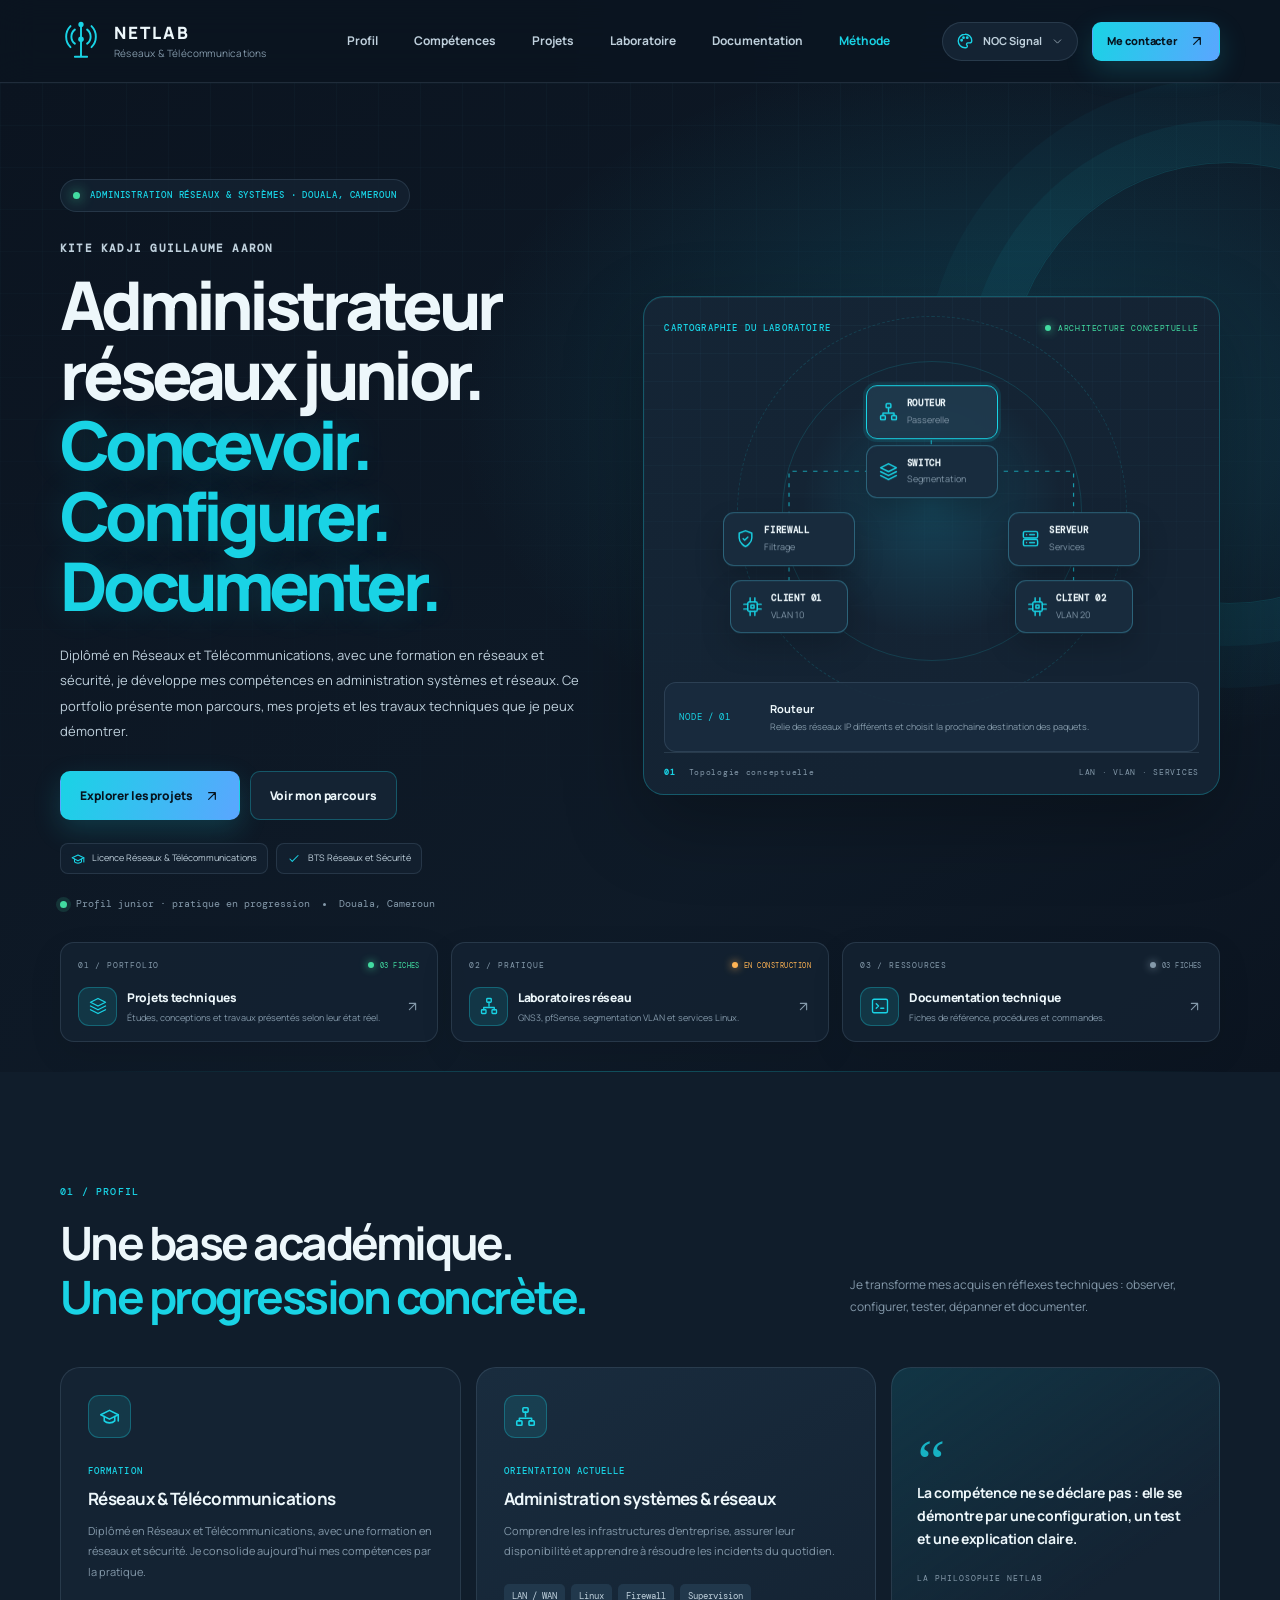
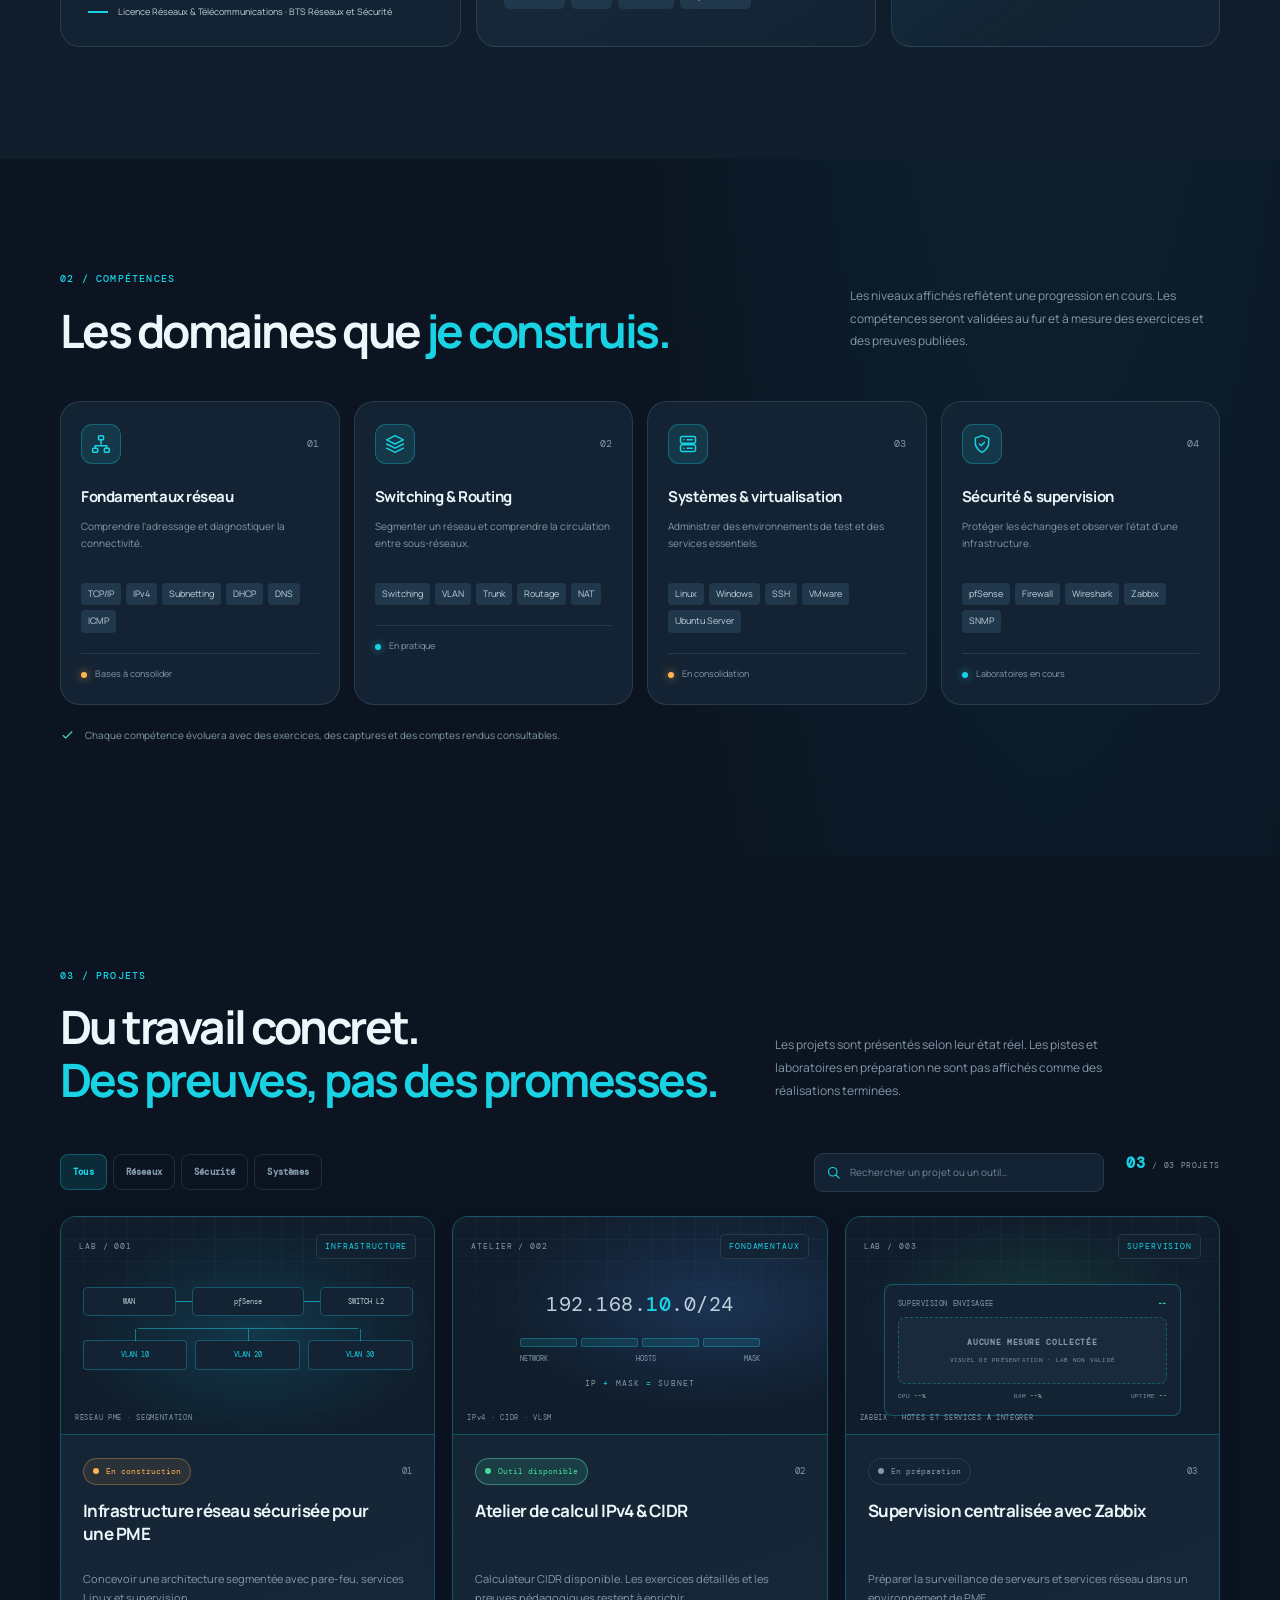
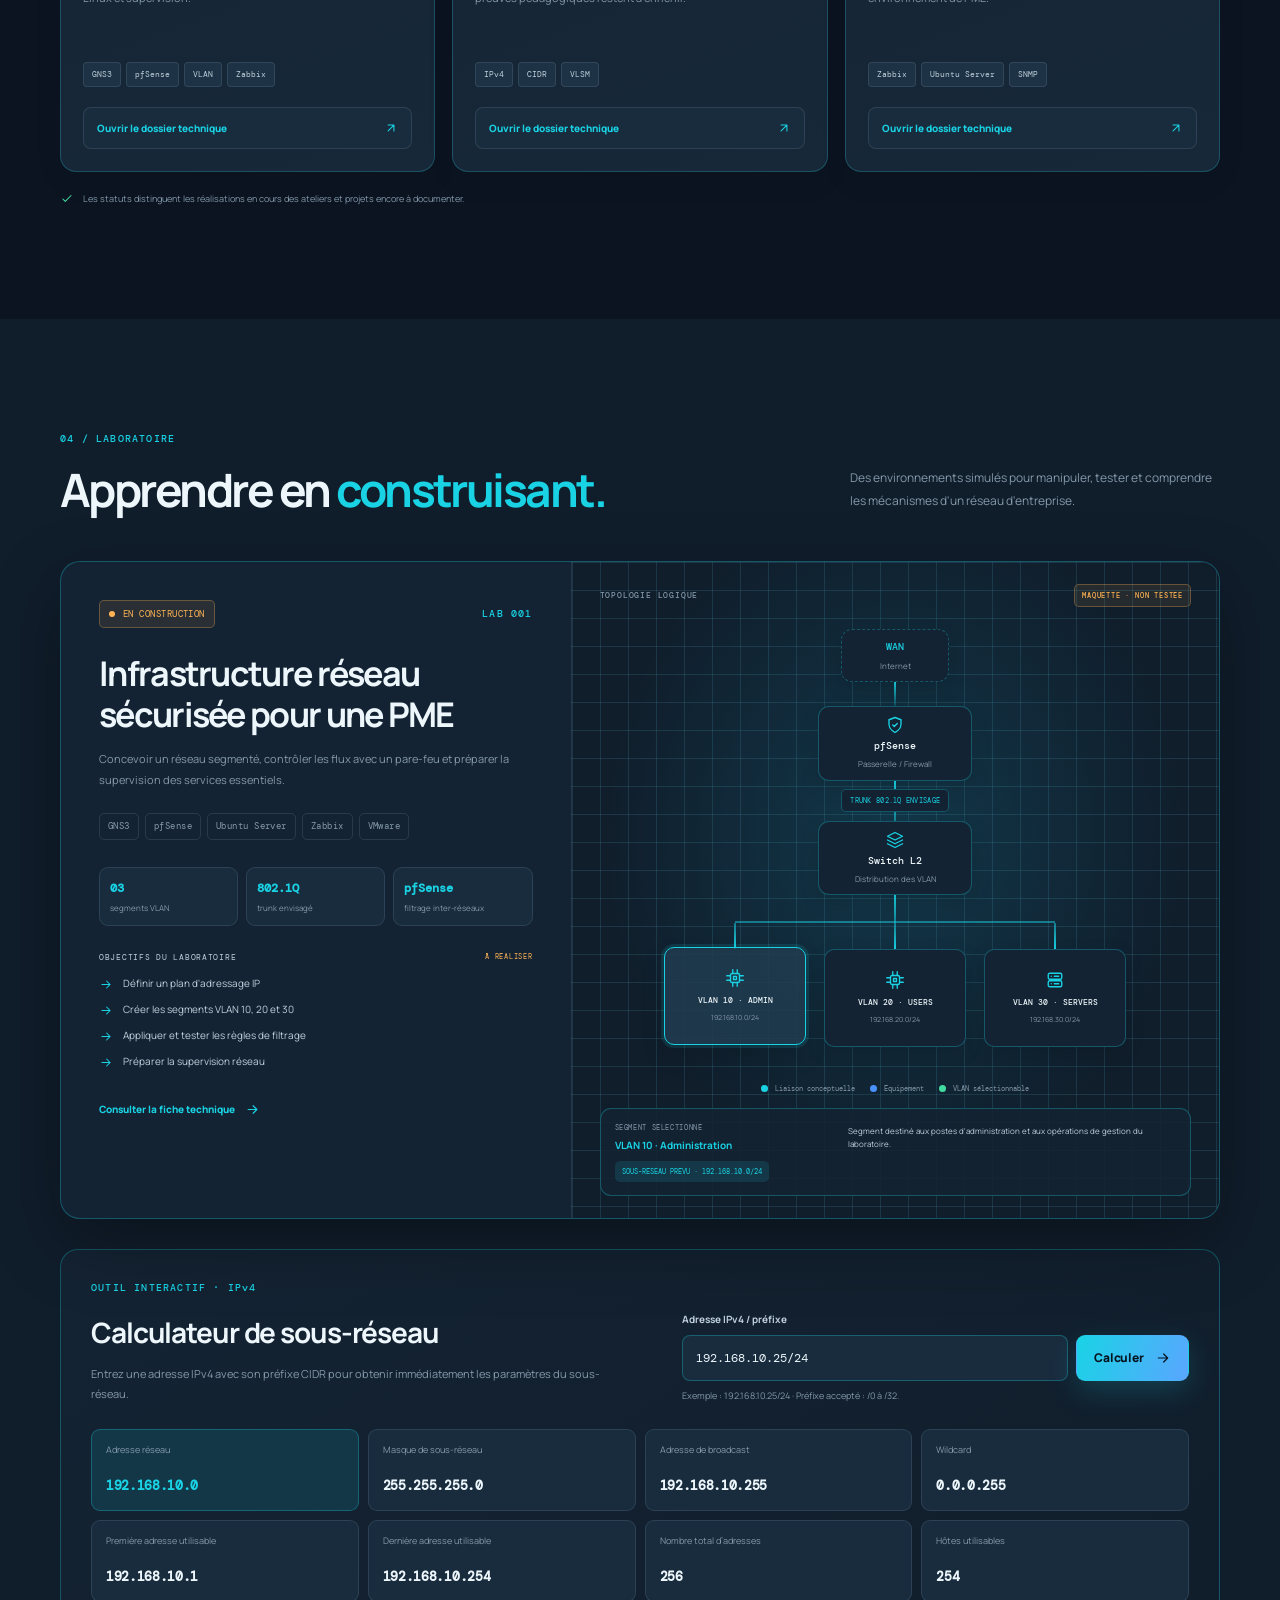
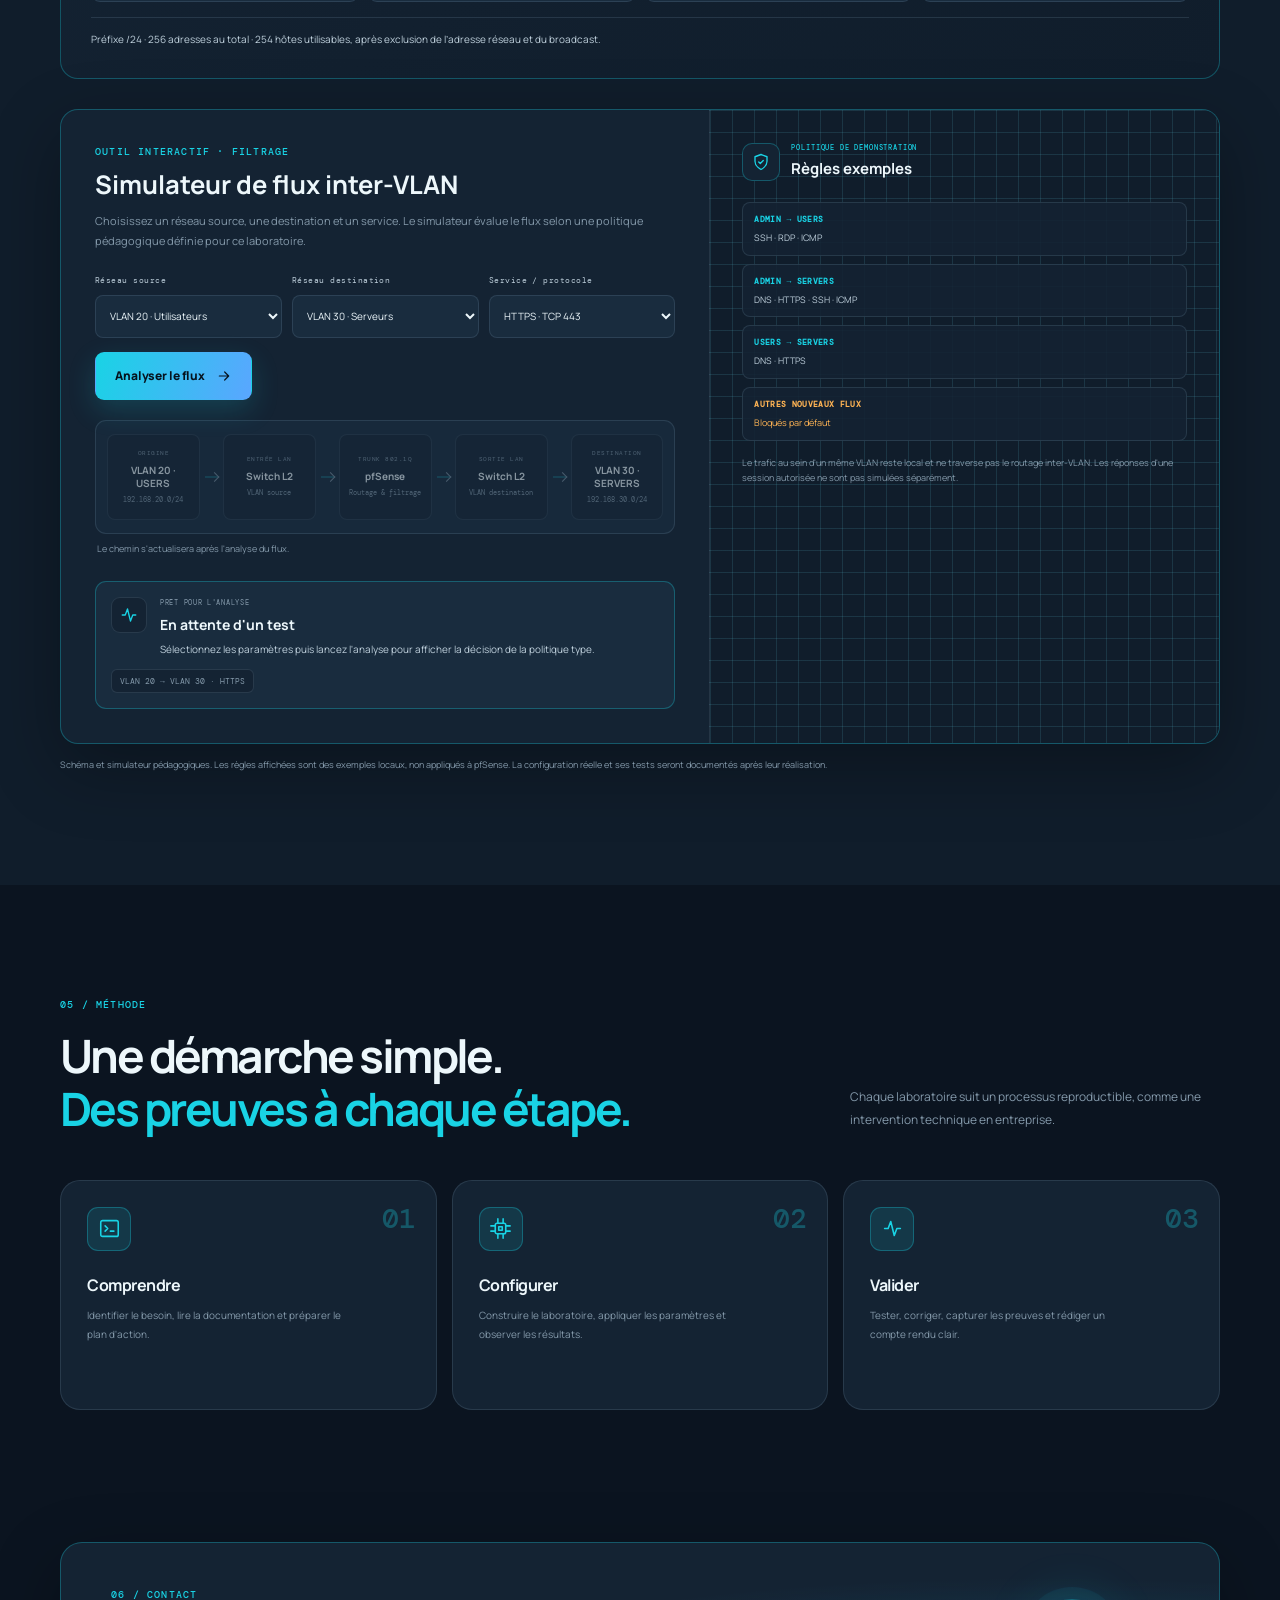
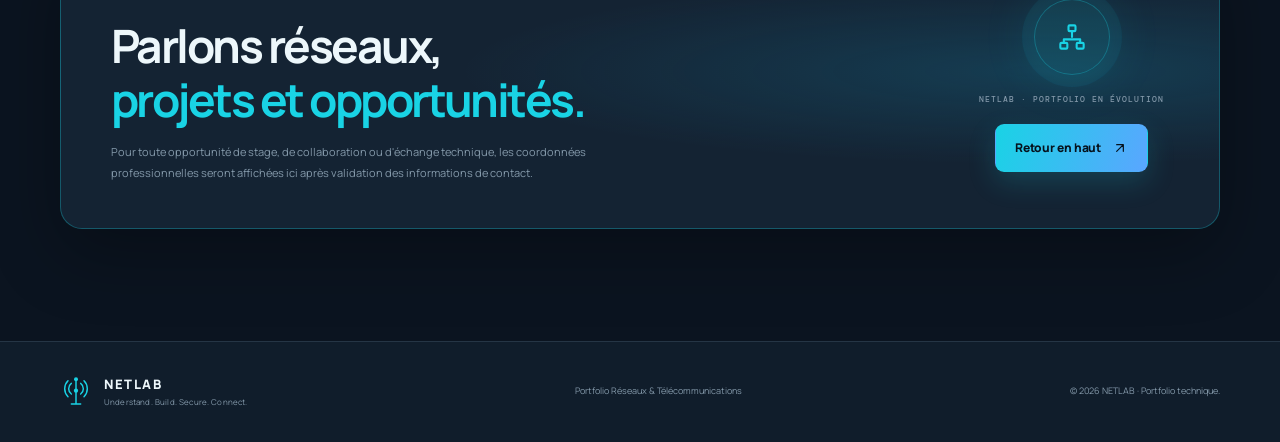
==== commit d2bfaa9e: "feat(NETLAB): rendre les dossiers projets partageables" ====
--- a/index.html
+++ b/index.html
@@ -28,6 +28,7 @@
   <svg class="icon-library" xmlns="http://www.w3.org/2000/svg" aria-hidden="true">
     <symbol id="i-arrow-up-right" viewBox="0 0 24 24"><path d="M7 17 17 7M7 7h10v10"/></symbol>
     <symbol id="i-arrow-right" viewBox="0 0 24 24"><path d="M5 12h14m-6-6 6 6-6 6"/></symbol>
+    <symbol id="i-link" viewBox="0 0 24 24"><path d="M10 13a5 5 0 0 0 7.07 0l3-3a5 5 0 0 0-7.07-7.07l-1.72 1.72"/><path d="M14 11a5 5 0 0 0-7.07 0l-3 3A5 5 0 0 0 11 21.07l1.72-1.72"/></symbol>
     <symbol id="i-menu" viewBox="0 0 24 24"><path d="M4 7h16M4 12h16M4 17h16"/></symbol>
     <symbol id="i-close" viewBox="0 0 24 24"><path d="m6 6 12 12M18 6 6 18"/></symbol>
     <symbol id="i-sun" viewBox="0 0 24 24"><circle cx="12" cy="12" r="4"/><path d="M12 2v2m0 16v2M4.93 4.93l1.42 1.42m11.3 11.3 1.42 1.42M2 12h2m16 0h2M4.93 19.07l1.42-1.42m11.3-11.3 1.42-1.42"/></symbol>
@@ -339,7 +340,7 @@
                 <h3>Infrastructure réseau sécurisée pour une PME</h3>
                 <p>Concevoir une architecture segmentée avec pare-feu, services Linux et supervision.</p>
                 <div class="project-tags"><span>GNS3</span><span>pfSense</span><span>VLAN</span><span>Zabbix</span></div>
-                <button class="project-open" type="button" data-project-open
+                <button class="project-open" type="button" data-project-open data-project-id="infrastructure-pme"
                   data-visual="network" data-title="Infrastructure réseau sécurisée pour une PME"
                   data-status="En construction" data-status-class="status-progress"
                   data-domain="Architecture réseau & sécurité"
@@ -365,7 +366,7 @@
                 <h3>Atelier de calcul IPv4 & CIDR</h3>
                 <p>Calculateur CIDR disponible. Les exercices détaillés et les preuves pédagogiques restent à enrichir.</p>
                 <div class="project-tags"><span>IPv4</span><span>CIDR</span><span>VLSM</span></div>
-                <button class="project-open" type="button" data-project-open
+                <button class="project-open" type="button" data-project-open data-project-id="ipv4-cidr"
                   data-visual="ipv4" data-title="Atelier de calcul IPv4 & CIDR"
                   data-status="Outil disponible · preuves à enrichir" data-status-class="status-ready"
                   data-domain="Fondamentaux réseau · outil pédagogique"
@@ -391,7 +392,7 @@
                 <h3>Supervision centralisée avec Zabbix</h3>
                 <p>Préparer la surveillance de serveurs et services réseau dans un environnement de PME.</p>
                 <div class="project-tags"><span>Zabbix</span><span>Ubuntu Server</span><span>SNMP</span></div>
-                <button class="project-open" type="button" data-project-open
+                <button class="project-open" type="button" data-project-open data-project-id="zabbix-supervision"
                   data-visual="zabbix" data-title="Supervision centralisée avec Zabbix"
                   data-status="En préparation" data-status-class="status-planned"
                   data-domain="Systèmes · supervision & observabilité"
@@ -705,7 +706,12 @@
       <div class="project-dialog-inner">
         <div class="dialog-topline">
           <span class="mini-label">DOSSIER TECHNIQUE <i></i> NETLAB / PROJETS</span>
-          <button class="dialog-close" type="button" data-dialog-close aria-label="Fermer le dossier projet"><svg class="icon"><use href="#i-close"/></svg></button>
+          <div class="dialog-actions">
+            <button class="dialog-copy-link" type="button" data-copy-project-link aria-label="Copier le lien de ce dossier">
+              <svg class="icon"><use href="#i-link"/></svg><span data-copy-project-link-label>Partager le dossier</span>
+            </button>
+            <button class="dialog-close" type="button" data-dialog-close aria-label="Fermer le dossier projet"><svg class="icon"><use href="#i-close"/></svg></button>
+          </div>
         </div>
 
         <div class="dialog-hero">
--- a/assets/css/styles.css
+++ b/assets/css/styles.css
@@ -3280,3 +3280,496 @@
   .dialog-proof-section { padding: 12px; }
 }
 
+/* NETLAB V2.4 — editorial project presentation and per-project visual dossiers */
+.project-card {
+  border-color: color-mix(in srgb, var(--border-strong) 70%, var(--border));
+  background: linear-gradient(160deg, var(--surface), color-mix(in srgb, var(--surface-2) 54%, var(--surface)));
+}
+.project-preview {
+  min-height: 218px;
+  padding: 17px 18px;
+}
+.project-preview-top {
+  align-items: center;
+  font-size: 8px;
+  letter-spacing: .11em;
+}
+.project-type {
+  padding: 5px 8px;
+  border: 1px solid var(--border);
+  border-radius: 5px;
+  background: color-mix(in srgb, var(--surface) 72%, transparent);
+}
+.project-mini-topology {
+  width: min(100%, 330px);
+  margin-top: 28px;
+}
+.project-mini-topology .mini-core {
+  display: grid;
+  grid-template-columns: minmax(0, 1fr) 16px minmax(0, 1.2fr) 16px minmax(0, 1fr);
+  align-items: center;
+  width: 100%;
+}
+.project-mini-topology .mini-core > i {
+  width: 100%;
+  height: 1px;
+  background: var(--accent);
+  opacity: .65;
+}
+.project-mini-topology .mini-node {
+  min-width: 0;
+  padding: 8px 4px;
+  font-size: 7px;
+  white-space: nowrap;
+}
+.project-mini-topology .mini-branches {
+  position: relative;
+  margin-top: 24px;
+  gap: 8px;
+}
+.project-mini-topology .mini-branches::before {
+  content: "";
+  position: absolute;
+  top: -12px;
+  left: 16.66%;
+  right: 16.66%;
+  height: 1px;
+  background: var(--topology-branch-line);
+}
+.project-mini-topology .mini-branches span {
+  position: relative;
+  padding: 8px 4px;
+  border-color: var(--border-strong);
+  color: var(--accent);
+  font-size: 7px;
+}
+.project-preview-ip .ip-visual { padding-top: 29px; }
+.project-preview-monitor .monitor-visual {
+  width: min(88%, 320px);
+  margin-top: 25px;
+  padding: 13px;
+}
+.project-preview-monitor .monitor-empty-state { min-height: 67px; }
+.project-card-content { padding: 23px 22px 22px; }
+.project-card-meta { align-items: center; }
+.project-card h3 {
+  min-height: 58px;
+  margin-bottom: 11px;
+  font-size: 17px;
+  line-height: 1.35;
+  text-wrap: pretty;
+}
+.project-card-content > p {
+  min-height: 76px;
+  font-size: 11px;
+  line-height: 1.75;
+}
+.project-tags { margin-top: auto; }
+.project-open {
+  min-height: 42px;
+  margin-top: 0;
+  padding: 0 13px;
+  border: 1px solid var(--border);
+  border-radius: 8px;
+  background: var(--surface-2);
+  justify-content: space-between;
+  transition: border-color .2s ease, background .2s ease, color .2s ease;
+}
+.project-open:hover {
+  border-color: var(--border-strong);
+  background: var(--accent-soft);
+}
+.project-open .icon { transition: transform .2s ease; }
+.project-open:hover .icon { transform: translate(2px, -2px); }
+
+/* Project dossier editorial header */
+.project-dialog {
+  width: min(1060px, calc(100% - 32px));
+  max-height: min(92vh, 980px);
+  border-radius: 20px;
+}
+.project-dialog-inner { padding: clamp(22px, 3vw, 38px); }
+.dialog-topline { margin-bottom: 17px; }
+.dialog-topline .mini-label {
+  display: inline-flex;
+  align-items: center;
+  gap: 8px;
+  letter-spacing: .13em;
+}
+.dialog-topline .mini-label i {
+  width: 3px;
+  height: 3px;
+  border-radius: 50%;
+  background: var(--accent);
+}
+.dialog-hero {
+  display: grid;
+  grid-template-columns: minmax(0, .94fr) minmax(0, 1.06fr);
+  align-items: stretch;
+  gap: clamp(18px, 2.4vw, 30px);
+}
+.dialog-hero-copy {
+  display: flex;
+  min-width: 0;
+  flex-direction: column;
+  align-items: flex-start;
+  justify-content: center;
+}
+.dialog-project-index {
+  margin: 0 0 12px;
+  color: var(--accent);
+  font-family: var(--mono);
+  font-size: 8px;
+  letter-spacing: .14em;
+}
+.dialog-hero-copy .project-status { margin-bottom: 5px; }
+.dialog-hero-copy h2 {
+  max-width: 520px;
+  margin: 11px 0 10px;
+  font-size: clamp(26px, 3.4vw, 39px);
+  line-height: 1.12;
+  letter-spacing: -.045em;
+  text-wrap: balance;
+}
+.dialog-hero-copy .dialog-summary {
+  margin: 0;
+  font-size: 11px;
+  line-height: 1.8;
+}
+.dialog-overview {
+  width: 100%;
+  grid-template-columns: minmax(0, 1fr);
+  gap: 7px;
+  margin: 17px 0 0;
+}
+.dialog-overview > div {
+  grid-template-columns: 90px minmax(0, 1fr);
+  align-items: start;
+  padding: 9px 10px;
+}
+.dialog-overview span { padding-top: 2px; }
+.dialog-overview strong { font-size: 9px; }
+.dialog-visual {
+  position: relative;
+  display: grid;
+  min-width: 0;
+  min-height: 330px;
+  overflow: hidden;
+  place-items: stretch;
+  border: 1px solid var(--border-strong);
+  border-radius: 15px;
+  background:
+    radial-gradient(ellipse at 50% 45%, var(--project-glow), transparent 68%),
+    linear-gradient(var(--hero-grid-line) 1px, transparent 1px),
+    linear-gradient(90deg, var(--hero-grid-line) 1px, transparent 1px),
+    var(--bg-soft);
+  background-size: auto, 22px 22px, 22px 22px, auto;
+}
+.dialog-visual::after {
+  content: "";
+  position: absolute;
+  inset: 0;
+  pointer-events: none;
+  background: linear-gradient(145deg, transparent 45%, color-mix(in srgb, var(--accent-soft) 50%, transparent));
+}
+.dialog-art {
+  position: relative;
+  z-index: 1;
+  display: flex;
+  min-width: 0;
+  flex-direction: column;
+  padding: 17px;
+}
+.dialog-art[hidden] { display: none; }
+.art-topline {
+  display: flex;
+  align-items: center;
+  justify-content: space-between;
+  gap: 8px;
+  color: var(--muted);
+  font-family: var(--mono);
+  font-size: 7px;
+  letter-spacing: .1em;
+}
+.art-topline span:last-child {
+  padding: 4px 6px;
+  border: 1px solid var(--border);
+  border-radius: 4px;
+  color: var(--accent);
+}
+.art-network-core {
+  display: grid;
+  flex: 1;
+  align-content: center;
+  justify-items: center;
+  padding: 12px 0;
+}
+.art-node {
+  display: grid;
+  min-width: 150px;
+  min-height: 42px;
+  align-content: center;
+  justify-items: center;
+  padding: 7px 12px;
+  border: 1px solid var(--border-strong);
+  border-radius: 8px;
+  background: color-mix(in srgb, var(--surface) 90%, transparent);
+  color: var(--text);
+  font-family: var(--mono);
+  font-size: 10px;
+  letter-spacing: .04em;
+}
+.art-node small {
+  margin-top: 3px;
+  color: var(--muted);
+  font-size: 6px;
+}
+.art-node-firewall {
+  border-color: color-mix(in srgb, var(--warning) 45%, var(--border));
+  box-shadow: 0 0 20px var(--warning-bg);
+}
+.art-network-core > i {
+  width: 2px;
+  height: 17px;
+  background: linear-gradient(var(--accent), var(--topology-branch-line));
+}
+.art-branch-line {
+  width: 66%;
+  height: 15px;
+  margin-top: 0;
+  border-top: 1px solid var(--topology-branch-line);
+  border-left: 1px solid var(--topology-branch-line);
+  border-right: 1px solid var(--topology-branch-line);
+}
+.art-vlans {
+  display: grid;
+  grid-template-columns: repeat(3, minmax(0, 1fr));
+  width: 100%;
+  gap: 8px;
+}
+.art-vlans span {
+  display: flex;
+  min-height: 48px;
+  flex-direction: column;
+  align-items: center;
+  justify-content: center;
+  gap: 3px;
+  border: 1px solid var(--border);
+  border-radius: 7px;
+  background: var(--surface);
+  color: var(--muted);
+  font-family: var(--mono);
+  font-size: 7px;
+}
+.art-vlans b { color: var(--accent); font-size: 12px; }
+.art-footnote {
+  margin: 3px 0 0;
+  color: var(--muted);
+  font-family: var(--mono);
+  font-size: 6px;
+  letter-spacing: .09em;
+  text-align: center;
+}
+.art-ip-address {
+  margin: auto 0 17px;
+  color: var(--text);
+  font-family: var(--mono);
+  font-size: clamp(23px, 3vw, 34px);
+  letter-spacing: -.04em;
+  text-align: center;
+}
+.art-ip-address span { color: var(--accent); }
+.art-ip-octets {
+  display: grid;
+  grid-template-columns: repeat(4, minmax(0, 1fr));
+  gap: 7px;
+}
+.art-ip-octets b {
+  padding: 10px 4px;
+  border: 1px solid var(--border-strong);
+  border-radius: 7px;
+  background: var(--surface);
+  color: var(--accent);
+  font-family: var(--mono);
+  font-size: 15px;
+  text-align: center;
+}
+.art-ip-meta {
+  display: grid;
+  grid-template-columns: repeat(2, minmax(0, 1fr));
+  gap: 7px;
+  margin: 15px 0 auto;
+}
+.art-ip-meta div {
+  display: grid;
+  min-width: 0;
+  gap: 4px;
+  padding: 9px;
+  border: 1px solid var(--border);
+  border-radius: 6px;
+  background: color-mix(in srgb, var(--surface) 88%, transparent);
+}
+.art-ip-meta span {
+  color: var(--muted);
+  font-family: var(--mono);
+  font-size: 6px;
+  letter-spacing: .08em;
+}
+.art-ip-meta strong {
+  color: var(--text-soft);
+  font-family: var(--mono);
+  font-size: 8px;
+  overflow-wrap: anywhere;
+}
+.art-host-list { display: grid; gap: 8px; margin: auto 0; }
+.art-host-list > div {
+  display: grid;
+  grid-template-columns: 29px minmax(0, 1fr) auto;
+  align-items: center;
+  gap: 3px 9px;
+  padding: 9px;
+  border: 1px solid var(--border);
+  border-radius: 7px;
+  background: var(--surface);
+}
+.art-host-icon {
+  display: grid;
+  width: 27px;
+  height: 27px;
+  grid-row: span 2;
+  place-items: center;
+  border: 1px solid var(--border-strong);
+  border-radius: 6px;
+  color: var(--accent);
+  font-family: var(--mono);
+  font-size: 10px;
+}
+.art-host-list strong { color: var(--text-soft); font-size: 9px; }
+.art-host-list small { color: var(--muted); font-family: var(--mono); font-size: 6px; }
+.art-host-list b {
+  grid-column: 3;
+  grid-row: 1 / span 2;
+  color: var(--muted);
+  font-family: var(--mono);
+  font-size: 12px;
+}
+.art-no-data {
+  display: flex;
+  align-items: center;
+  justify-content: center;
+  gap: 7px;
+  padding: 8px;
+  border: 1px dashed var(--warning-border);
+  border-radius: 6px;
+  color: var(--warning);
+  font-family: var(--mono);
+  font-size: 7px;
+}
+.art-no-data span {
+  width: 6px;
+  height: 6px;
+  border-radius: 50%;
+  background: var(--warning);
+}
+.dialog-dossier-grid {
+  display: grid;
+  grid-template-columns: repeat(2, minmax(0, 1fr));
+  gap: 0 28px;
+  margin-top: 25px;
+}
+.dialog-dossier-section,
+.dialog-proof-section {
+  min-width: 0;
+  margin-top: 0;
+  padding-top: 18px;
+}
+.dialog-deliverables { grid-column: 1; }
+.dialog-proof-section { grid-column: 2; grid-row: 2; align-self: start; }
+.dialog-dossier-section > .mini-label,
+.dialog-proof-section > .mini-label { font-size: 8px; }
+.dialog-tools { gap: 7px; }
+.dialog-tools span {
+  padding: 6px 9px;
+  border-radius: 6px;
+  font-size: 8px;
+}
+.dialog-objectives {
+  gap: 11px;
+  font-size: 10px;
+}
+.dialog-next-step {
+  margin-top: 20px;
+  padding: 15px 17px;
+}
+.dialog-next-step .mini-label {
+  margin: 0 0 7px;
+  color: var(--accent);
+  font-size: 8px;
+}
+.dialog-next-step > p:last-child {
+  margin: 0;
+  color: var(--text-soft);
+  font-size: 10px;
+  line-height: 1.75;
+}
+.dialog-doc-link { margin-top: 17px; }
+@media (max-width: 850px) {
+  .dialog-hero { grid-template-columns: minmax(0, 1fr); }
+  .dialog-visual { min-height: 300px; }
+  .dialog-overview { grid-template-columns: repeat(2, minmax(0, 1fr)); }
+  .dialog-overview > div { grid-template-columns: minmax(0, 1fr); }
+}
+@media (max-width: 600px) {
+  .project-card-content { padding: 20px 18px; }
+  .project-preview { min-height: 204px; }
+  .project-mini-topology .mini-core { grid-template-columns: minmax(0,1fr) 10px minmax(0,1.2fr) 10px minmax(0,1fr); }
+  .project-mini-topology .mini-node { font-size: 6px; }
+  .project-mini-topology .mini-branches { gap: 5px; }
+  .project-dialog { width: calc(100% - 16px); max-height: 94vh; border-radius: 14px; }
+  .project-dialog-inner { padding: 18px 15px; }
+  .dialog-overview { grid-template-columns: minmax(0, 1fr); }
+  .dialog-dossier-grid { grid-template-columns: minmax(0, 1fr); }
+  .dialog-proof-section { grid-column: 1; grid-row: auto; }
+  .dialog-deliverables { grid-column: 1; }
+  .dialog-visual { min-height: 300px; }
+  .art-vlans { gap: 5px; }
+  .art-vlans span { font-size: 6px; }
+}
+
+/* V2.4.1 — complete branch stems in the project topology illustrations */
+.project-mini-topology .mini-branches span::before {
+  content: "";
+  position: absolute;
+  top: -12px;
+  left: 50%;
+  width: 1px;
+  height: 12px;
+  background: var(--topology-branch-line);
+}
+.art-branch-line {
+  position: relative;
+  border-left: 0;
+  border-right: 0;
+}
+.art-branch-line::before {
+  content: "";
+  position: absolute;
+  bottom: 100%;
+  left: 50%;
+  width: 1px;
+  height: 15px;
+  background: var(--topology-branch-line);
+}
+.art-vlans span {
+  position: relative;
+}
+.art-vlans span::before {
+  content: "";
+  position: absolute;
+  bottom: 100%;
+  left: 50%;
+  width: 1px;
+  height: 15px;
+  background: var(--topology-branch-line);
+}
+
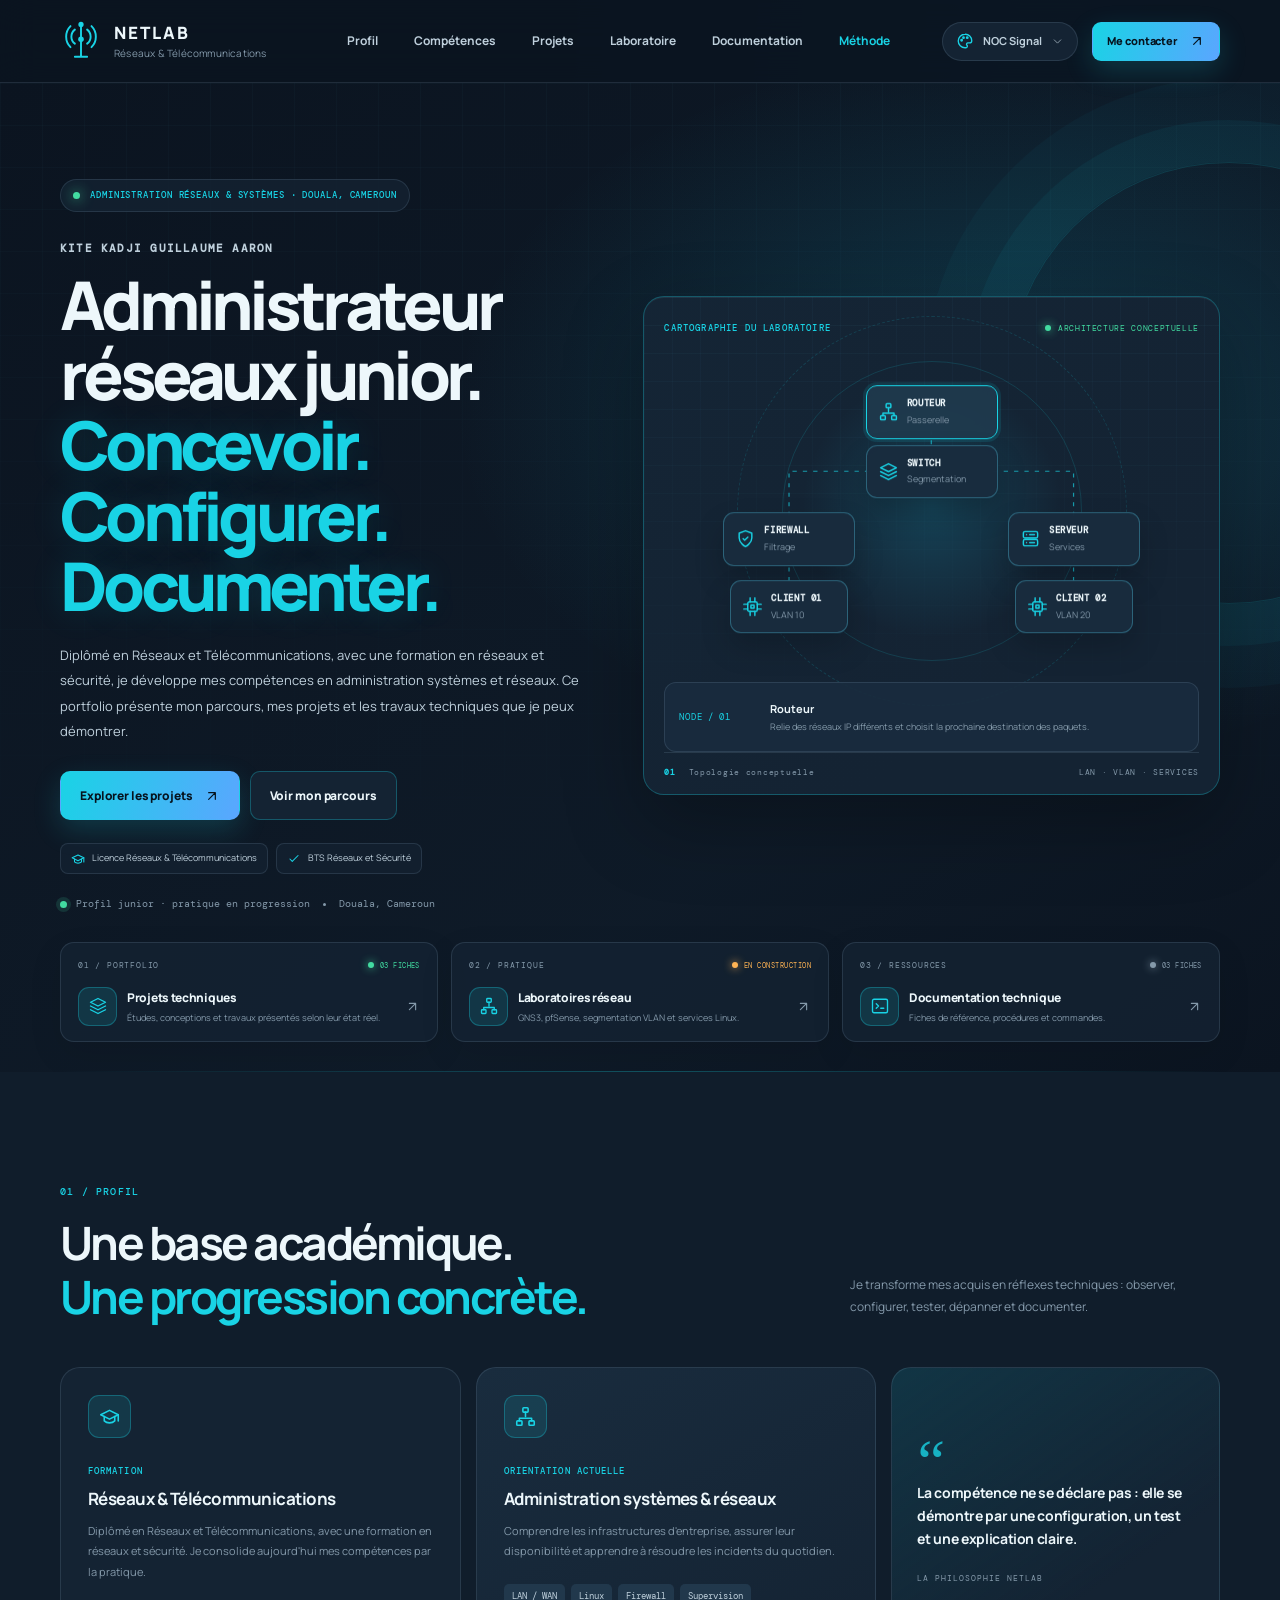
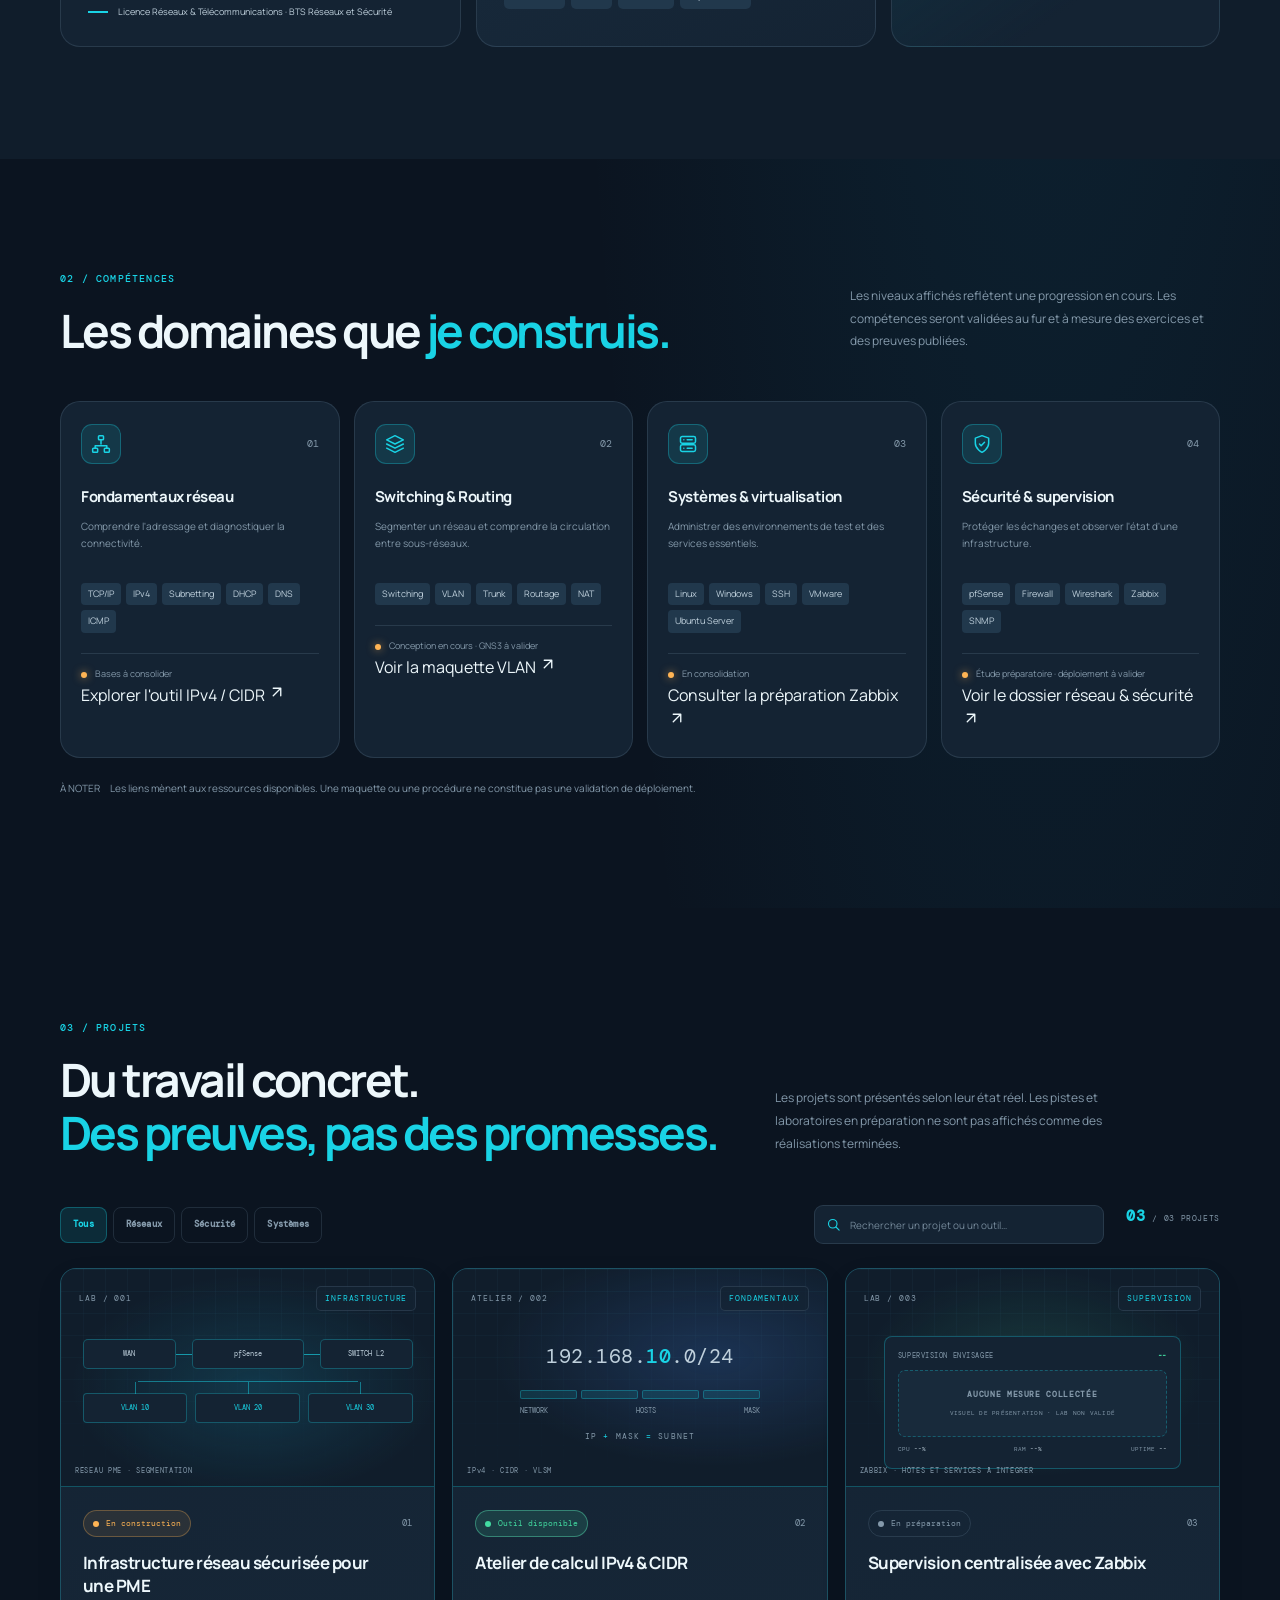
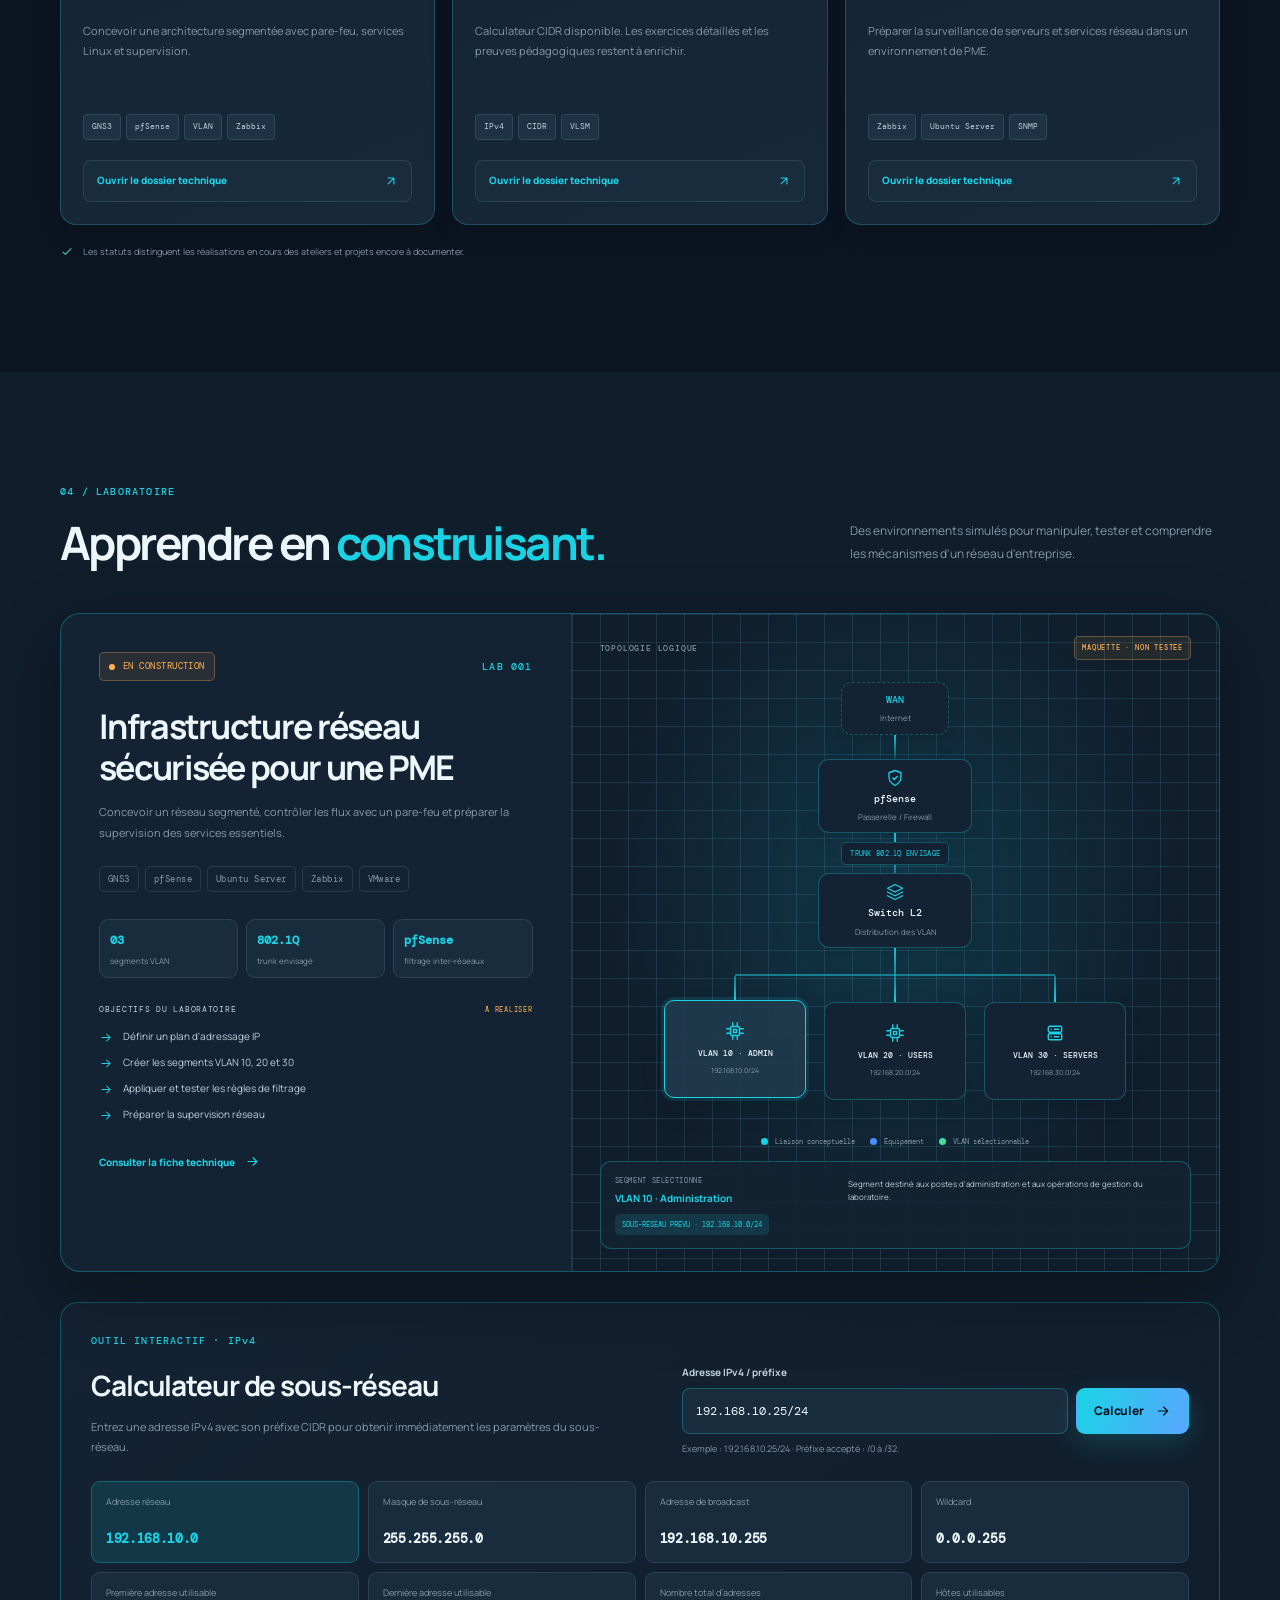
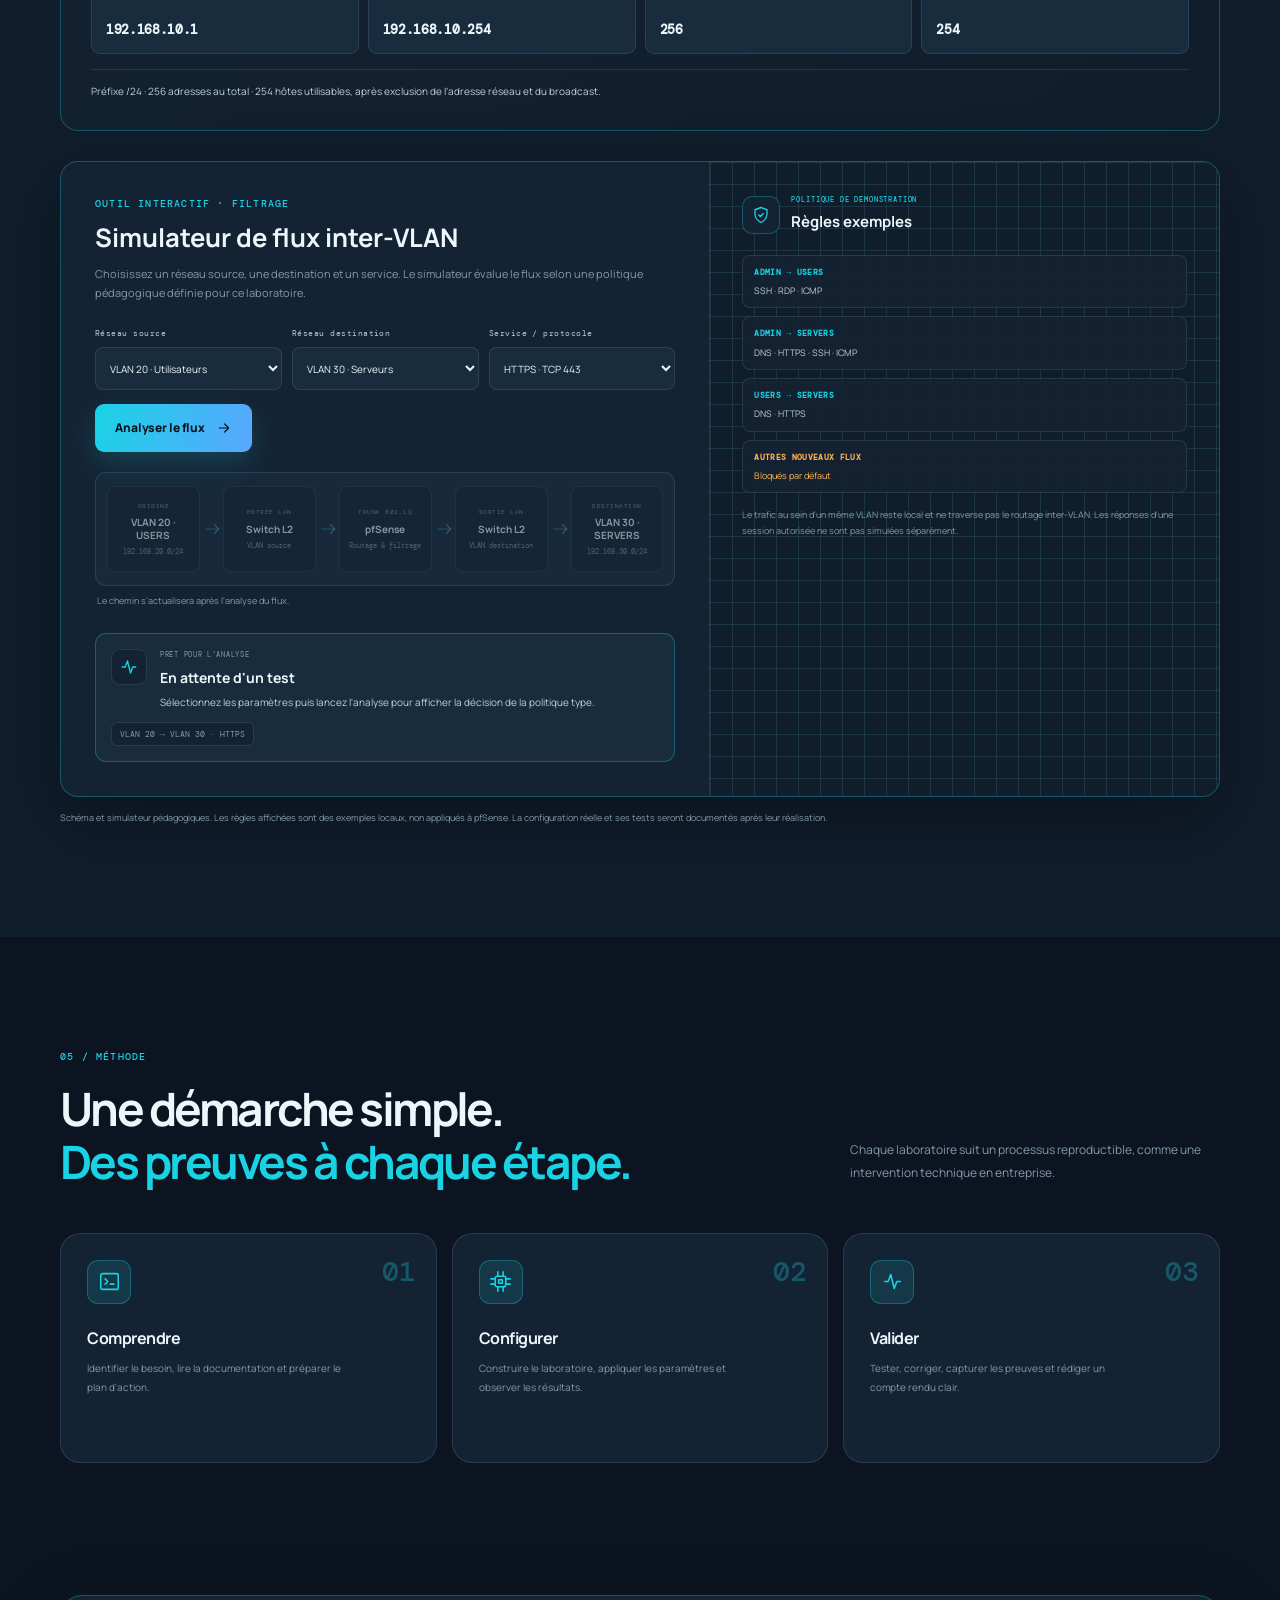
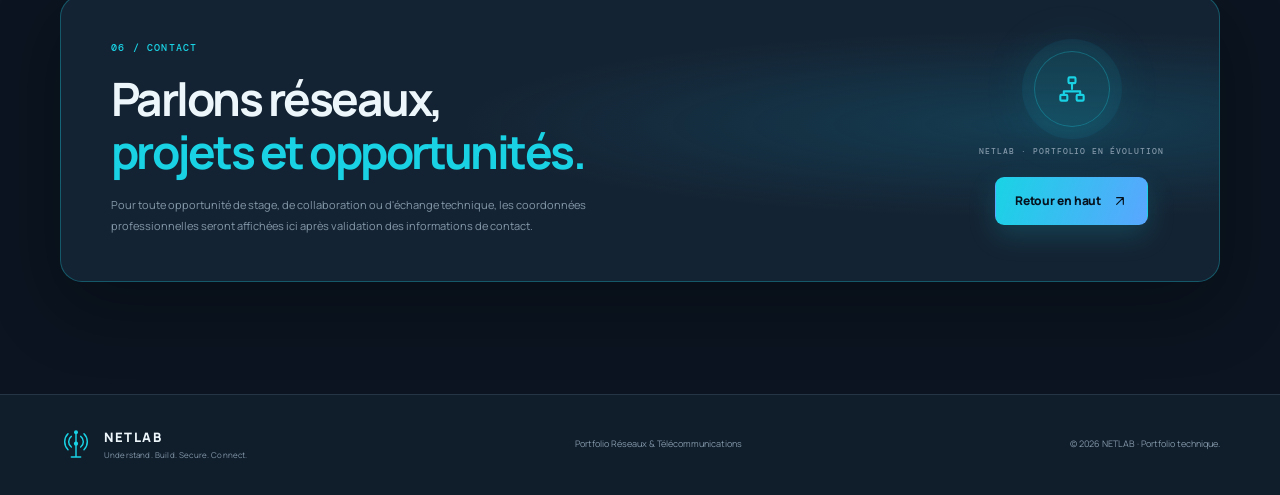
==== commit 06fb5fca: "feat(NETLAB): relier les compétences aux ressources" ====
--- a/index.html
+++ b/index.html
@@ -277,13 +277,15 @@
               <p>Comprendre l'adressage et diagnostiquer la connectivité.</p>
               <div class="skill-tags"><span>TCP/IP</span><span>IPv4</span><span>Subnetting</span><span>DHCP</span><span>DNS</span><span>ICMP</span></div>
               <div class="skill-state"><i class="state-dot state-learning"></i> Bases à consolider</div>
+              <a class="skill-evidence-link" href="#project-ipv4-cidr">Explorer l'outil IPv4 / CIDR <svg class="icon"><use href="#i-arrow-up-right"/></svg></a>
             </article>
             <article class="skill-card" data-reveal data-reveal-delay="70">
               <div class="skill-card-head"><span class="skill-icon"><svg class="icon"><use href="#i-layers"/></svg></span><span class="skill-number">02</span></div>
               <h3>Switching & Routing</h3>
               <p>Segmenter un réseau et comprendre la circulation entre sous-réseaux.</p>
               <div class="skill-tags"><span>Switching</span><span>VLAN</span><span>Trunk</span><span>Routage</span><span>NAT</span></div>
-              <div class="skill-state"><i class="state-dot state-practice"></i> En pratique</div>
+              <div class="skill-state"><i class="state-dot state-learning"></i> Conception en cours · GNS3 à valider</div>
+              <a class="skill-evidence-link" href="#laboratoire">Voir la maquette VLAN <svg class="icon"><use href="#i-arrow-up-right"/></svg></a>
             </article>
             <article class="skill-card" data-reveal data-reveal-delay="140">
               <div class="skill-card-head"><span class="skill-icon"><svg class="icon"><use href="#i-server"/></svg></span><span class="skill-number">03</span></div>
@@ -291,16 +293,18 @@
               <p>Administrer des environnements de test et des services essentiels.</p>
               <div class="skill-tags"><span>Linux</span><span>Windows</span><span>SSH</span><span>VMware</span><span>Ubuntu Server</span></div>
               <div class="skill-state"><i class="state-dot state-learning"></i> En consolidation</div>
+              <a class="skill-evidence-link" href="documentation.html#zabbix">Consulter la préparation Zabbix <svg class="icon"><use href="#i-arrow-up-right"/></svg></a>
             </article>
             <article class="skill-card" data-reveal data-reveal-delay="210">
               <div class="skill-card-head"><span class="skill-icon"><svg class="icon"><use href="#i-shield"/></svg></span><span class="skill-number">04</span></div>
               <h3>Sécurité & supervision</h3>
               <p>Protéger les échanges et observer l'état d'une infrastructure.</p>
               <div class="skill-tags"><span>pfSense</span><span>Firewall</span><span>Wireshark</span><span>Zabbix</span><span>SNMP</span></div>
-              <div class="skill-state"><i class="state-dot state-practice"></i> Laboratoires en cours</div>
-            </article>
-          </div>
-          <div class="skills-footnote"><svg class="icon"><use href="#i-check"/></svg> Chaque compétence évoluera avec des exercices, des captures et des comptes rendus consultables.</div>
+              <div class="skill-state"><i class="state-dot state-learning"></i> Étude préparatoire · déploiement à valider</div>
+              <a class="skill-evidence-link" href="documentation.html#pme">Voir le dossier réseau & sécurité <svg class="icon"><use href="#i-arrow-up-right"/></svg></a>
+            </article>
+          </div>
+          <div class="skills-footnote"><span class="skills-footnote-label">À NOTER</span> Les liens mènent aux ressources disponibles. Une maquette ou une procédure ne constitue pas une validation de déploiement.</div>
         </div>
       </section>
 
--- a/assets/css/styles.css
+++ b/assets/css/styles.css
@@ -555,8 +555,13 @@
 .project-dialog { width: min(780px, calc(100% - 28px)); max-width: none; max-height: min(88vh, 900px); padding: 0; overflow: auto; border: 1px solid var(--border-strong); border-radius: 18px; background: var(--surface); color: var(--text); box-shadow: 0 30px 100px var(--dialog-shadow); }
 .project-dialog::backdrop { background: var(--dialog-backdrop); backdrop-filter: blur(5px); }
 .project-dialog-inner { padding: clamp(22px,5vw,36px); }
-.dialog-topline { display: flex; align-items: center; justify-content: space-between; margin-bottom: 26px; }
-.dialog-close { display: grid; width: 36px; height: 36px; place-items: center; border: 1px solid var(--border); border-radius: 50%; background: var(--surface-2); color: var(--text-soft); cursor: pointer; }
+.dialog-topline { display: flex; align-items: center; justify-content: space-between; gap: 16px; margin-bottom: 26px; }
+.dialog-actions { display: flex; align-items: center; gap: 8px; flex: 0 0 auto; }
+.dialog-copy-link { display: inline-flex; min-height: 36px; align-items: center; justify-content: center; gap: 8px; padding: 0 12px; border: 1px solid var(--border); border-radius: 999px; background: var(--surface-2); color: var(--text-soft); font: 600 10px var(--font-body); cursor: pointer; transition: border-color .2s ease, color .2s ease, background .2s ease; }
+.dialog-copy-link:hover { border-color: var(--border-strong); color: var(--accent); background: var(--accent-soft); }
+.dialog-copy-link .icon { width: 14px; height: 14px; }
+.dialog-close { display: grid; width: 36px; height: 36px; flex: 0 0 36px; place-items: center; border: 1px solid var(--border); border-radius: 50%; background: var(--surface-2); color: var(--text-soft); cursor: pointer; }
+.dialog-copy-link:focus-visible, .dialog-close:focus-visible { outline: 2px solid var(--accent); outline-offset: 3px; }
 .project-dialog h2 { margin: 18px 0 13px; font-size: clamp(25px,4vw,34px); }
 .dialog-summary { color: var(--text-soft); font-size: 12px; line-height: 1.85; }
 .dialog-tools { display: flex; flex-wrap: wrap; gap: 6px; margin: 18px 0 25px; }
@@ -587,6 +592,9 @@
   .project-toolbar { align-items: flex-start; flex-direction: column; }
   .projects-grid { grid-template-columns: 1fr; }
   .project-preview { min-height: 180px; }
+  .dialog-topline { gap: 10px; }
+  .dialog-copy-link { width: 36px; padding: 0; }
+  .dialog-copy-link span { display: none; }
 }
 
 /* Keep centered topology nodes centered during hover. */
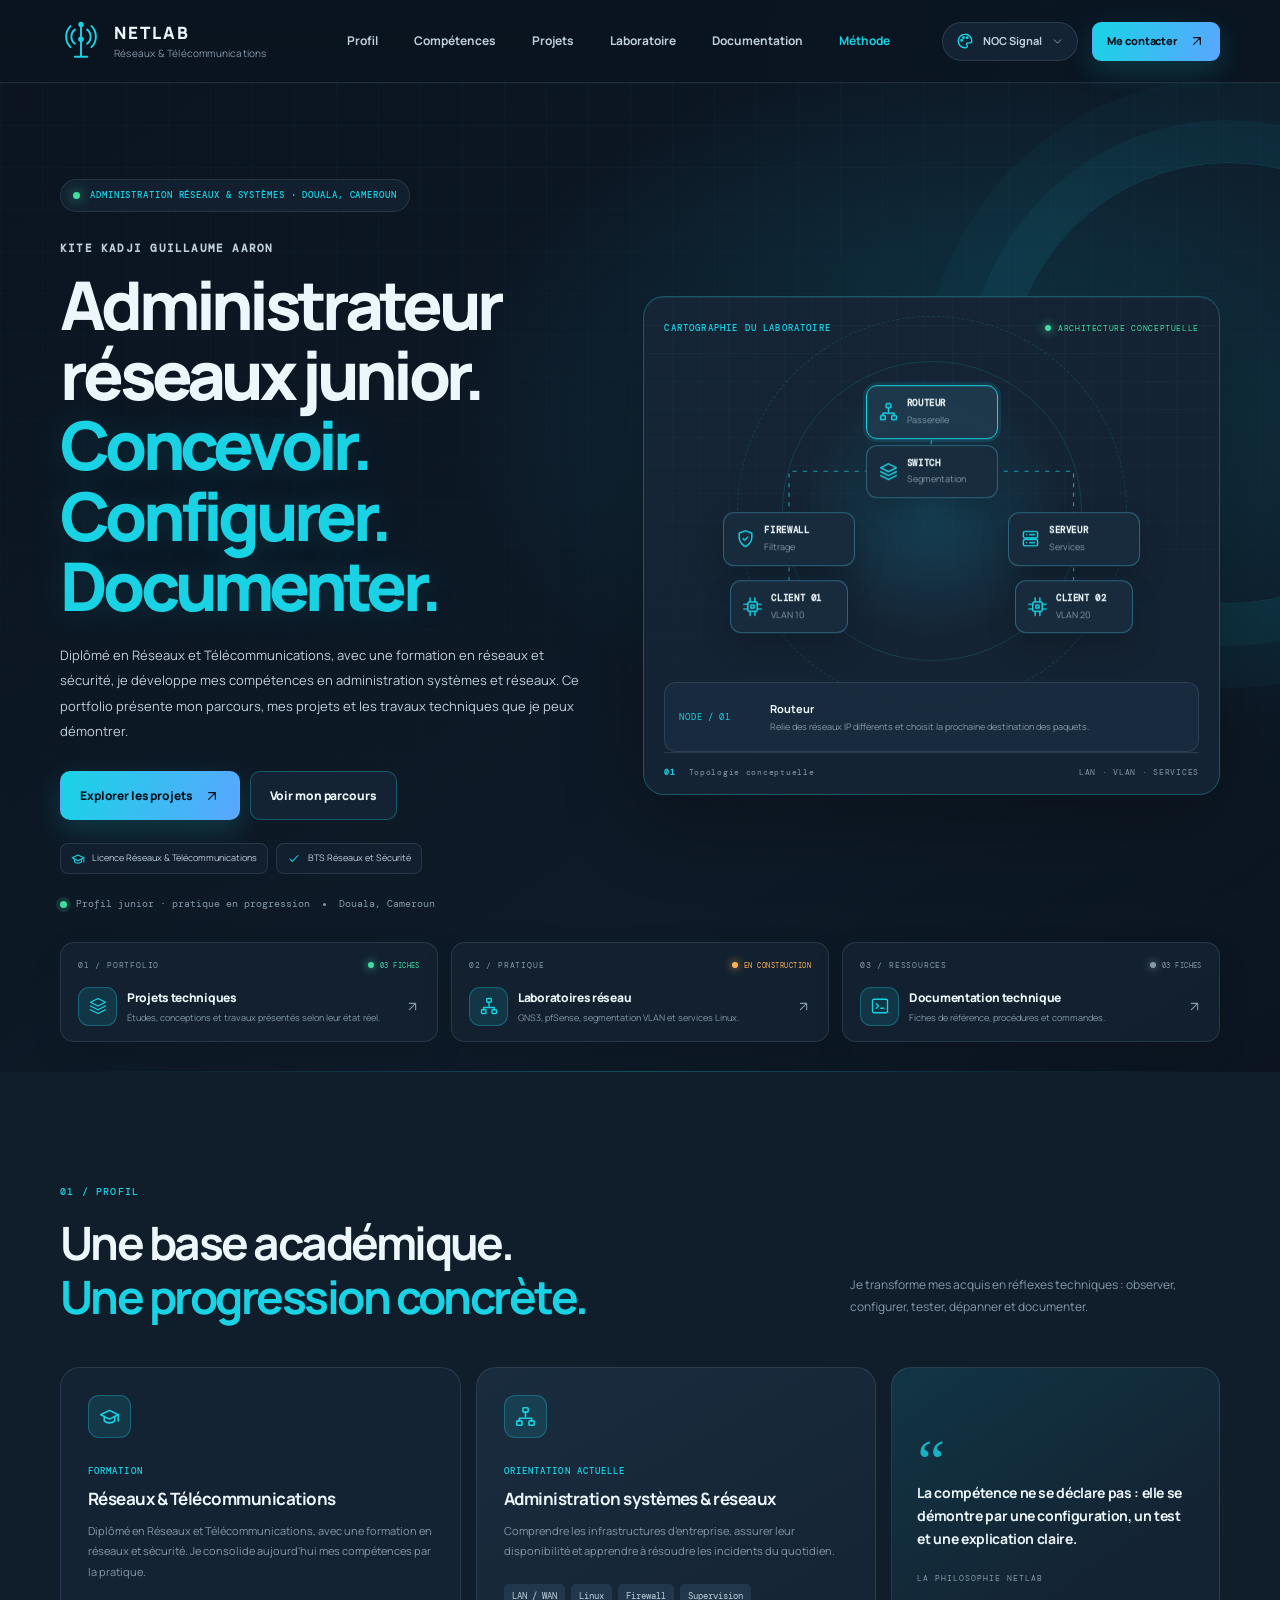
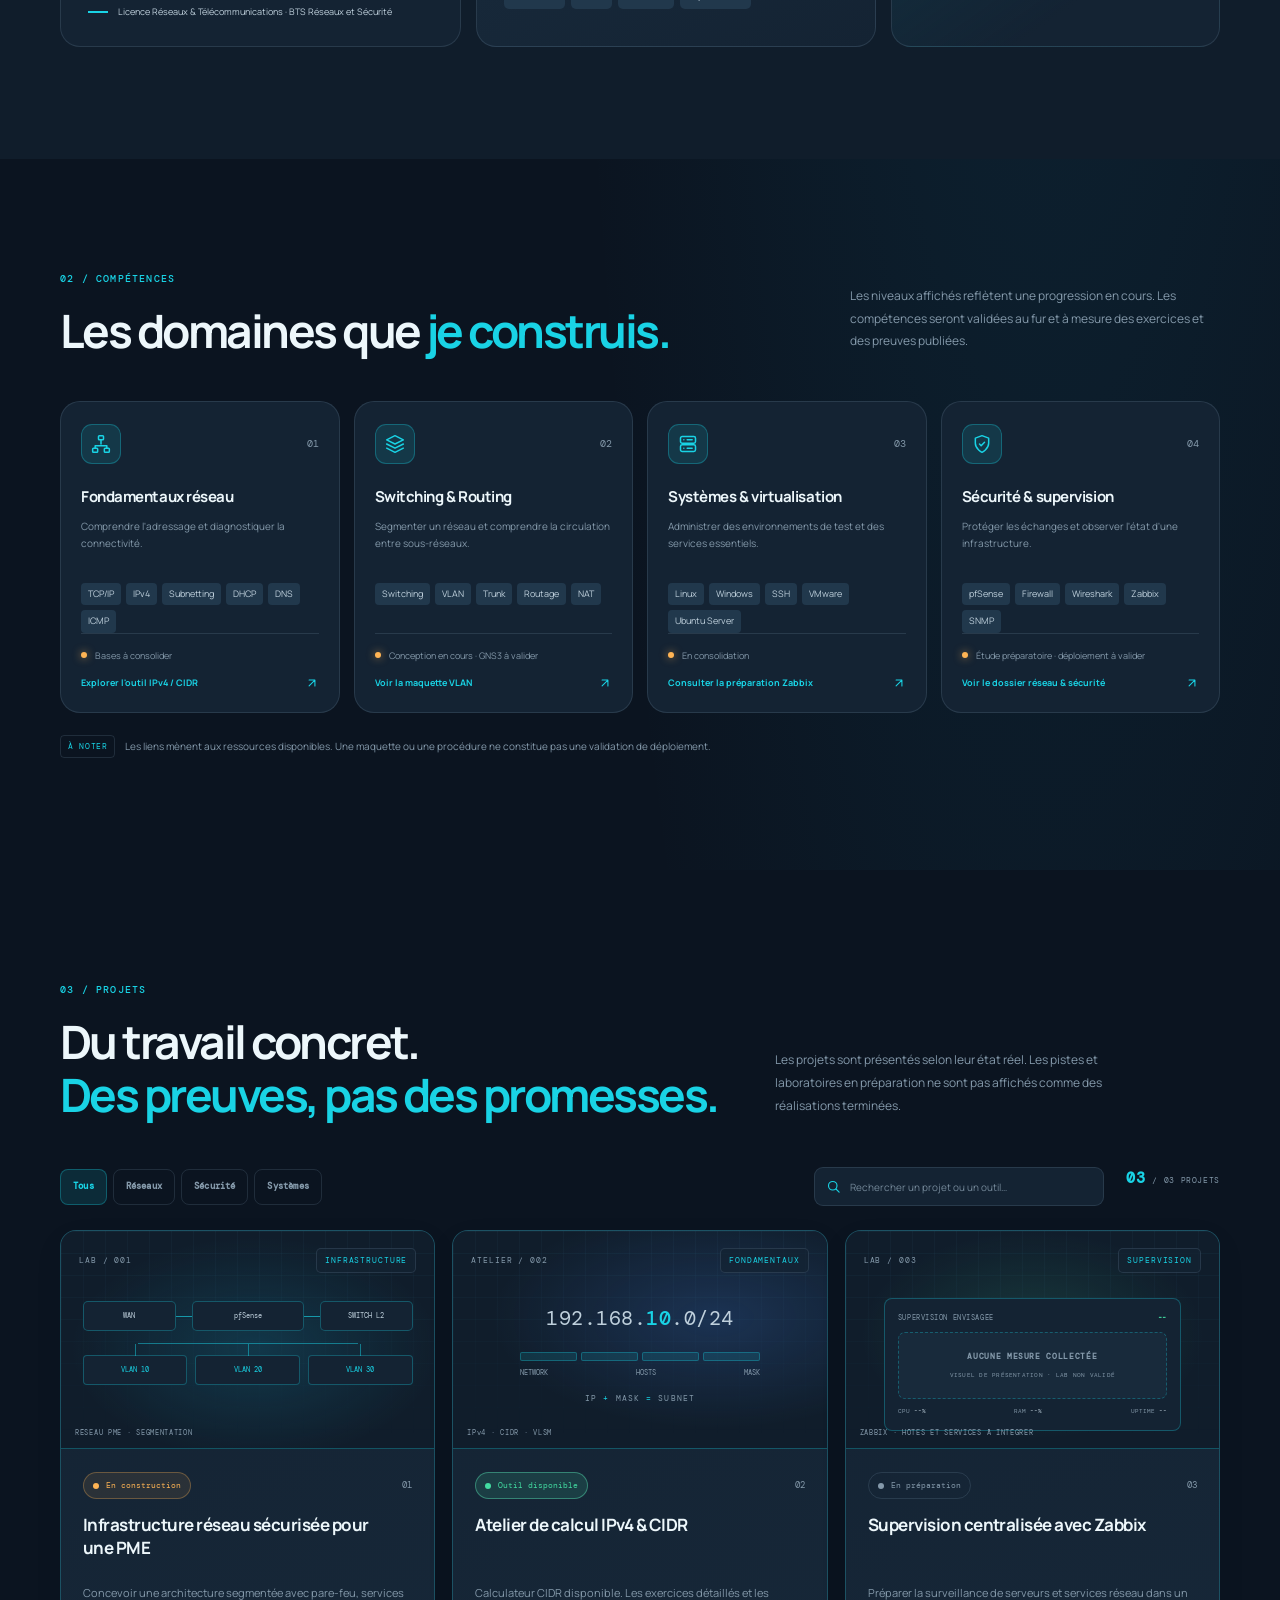
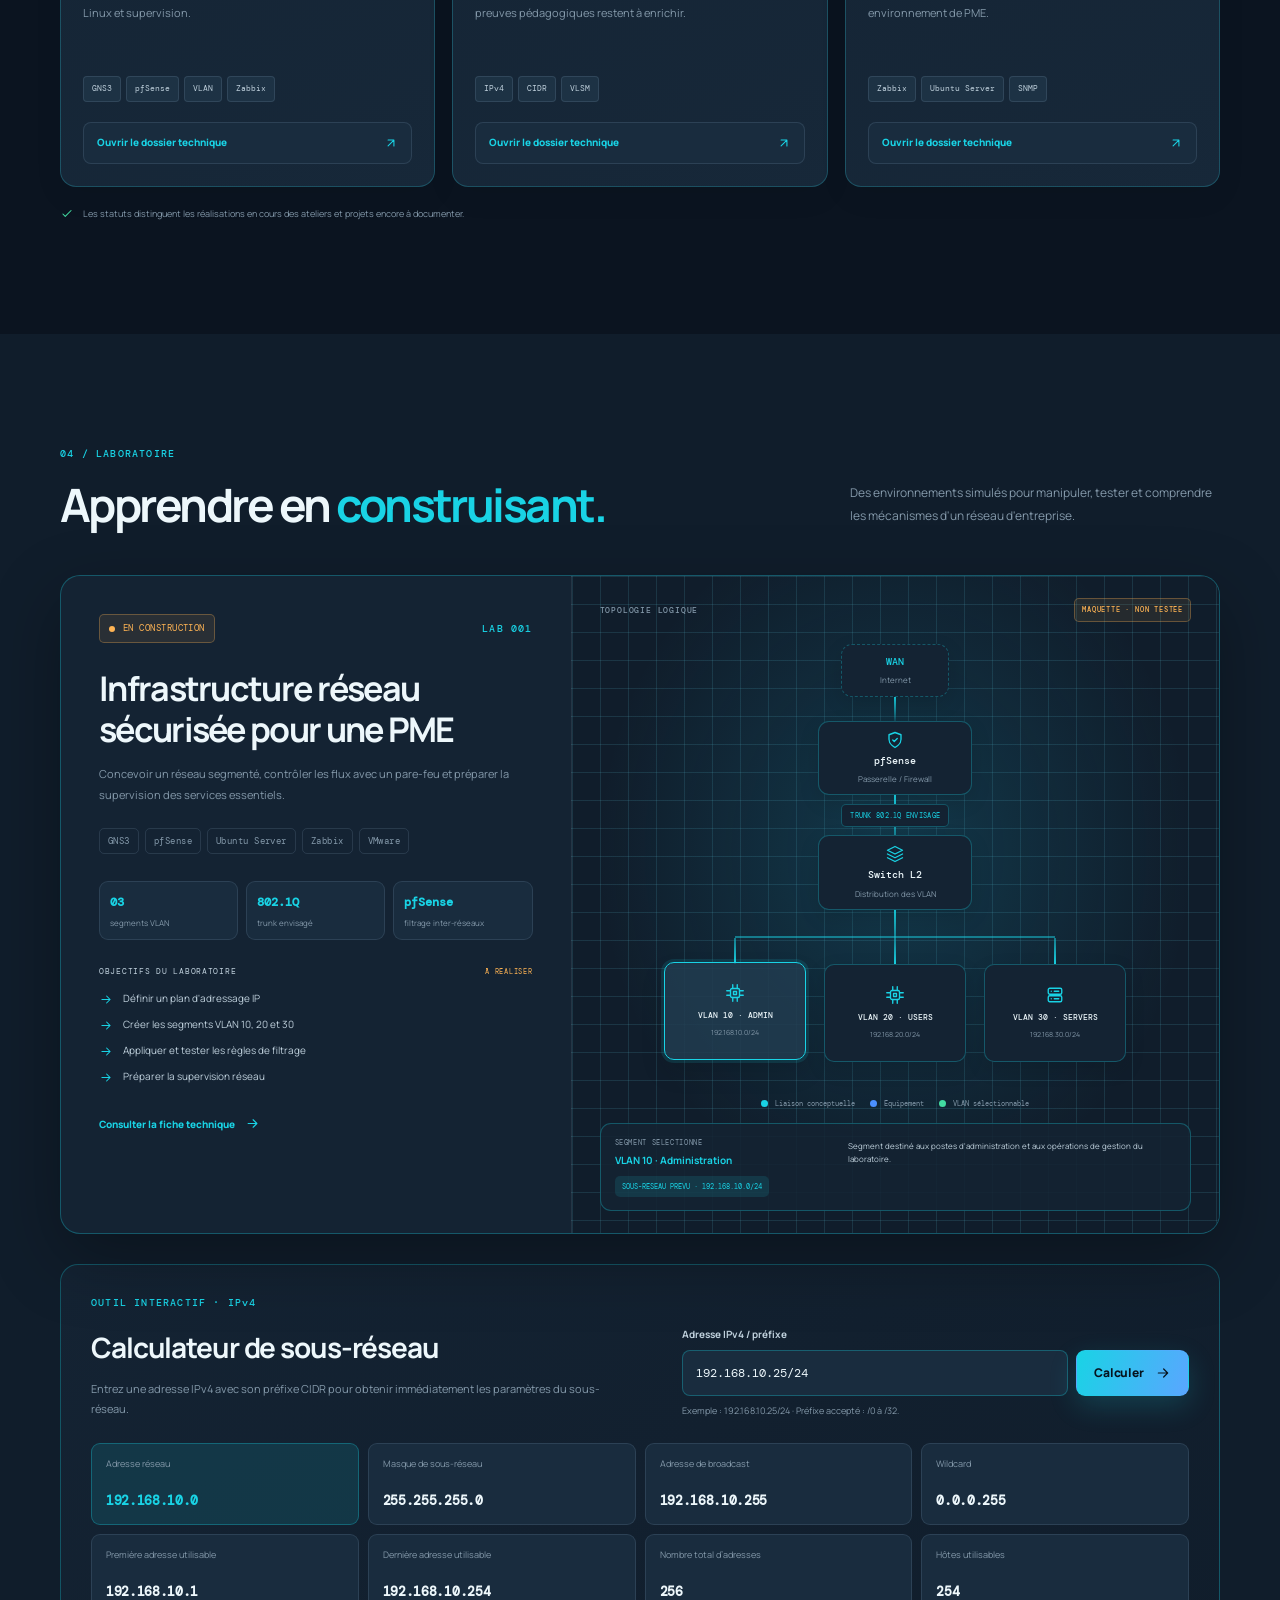
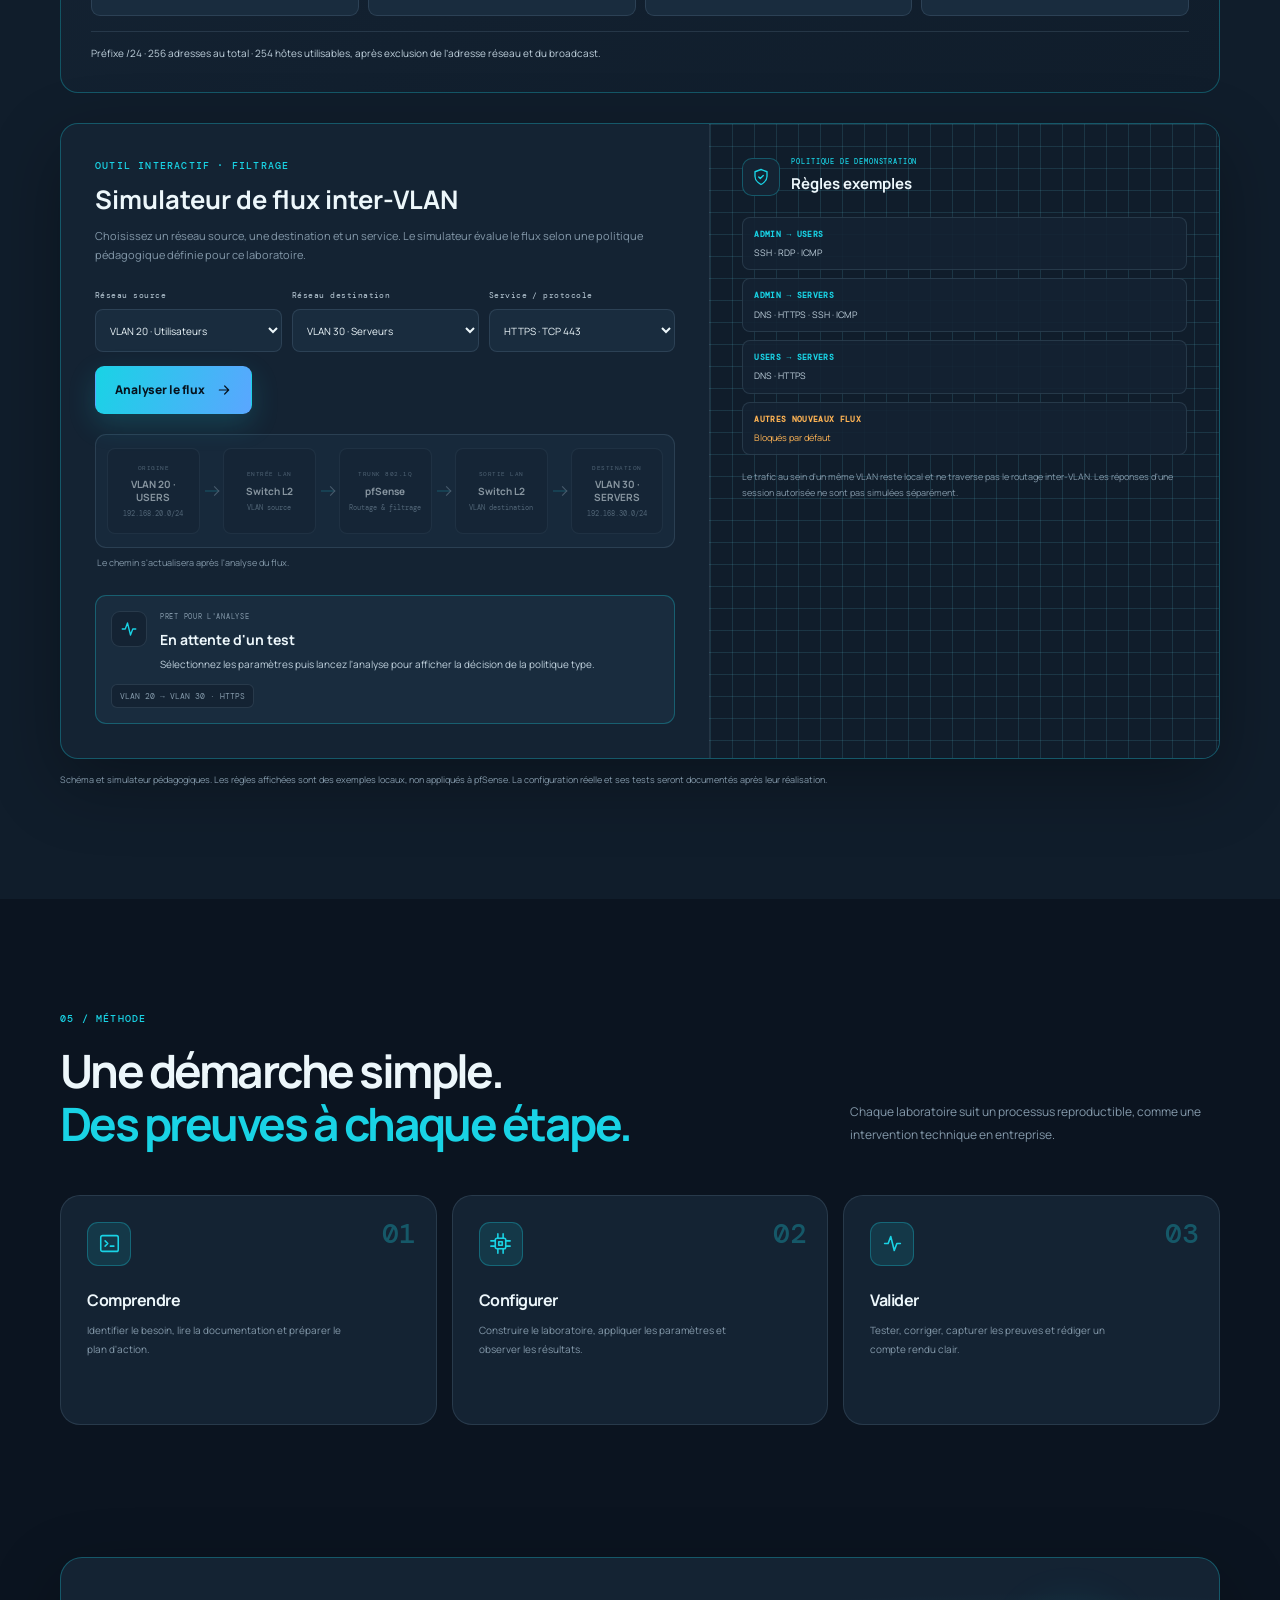
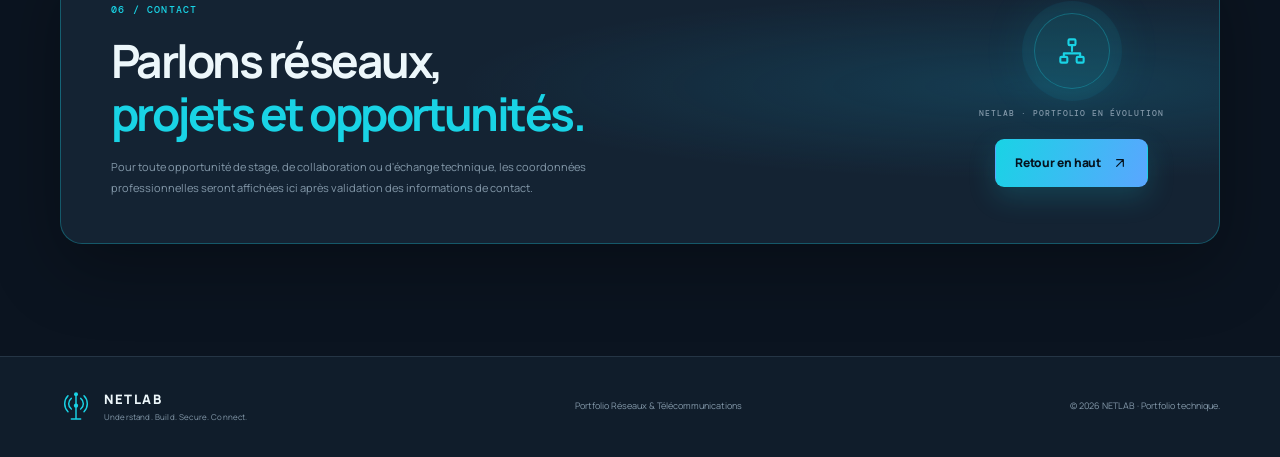
==== commit 04ba7b95: "feat(NETLAB): enrichir les métadonnées du portfolio" ====
--- a/index.html
+++ b/index.html
@@ -3,10 +3,42 @@
 <head>
   <meta charset="utf-8">
   <meta name="viewport" content="width=device-width, initial-scale=1">
-  <meta name="description" content="Portfolio technique de KITE KADJI GUILLAUME AARON, administrateur réseaux junior à Douala : compétences, projets, laboratoires et documentation.">
+  <meta name="description" content="Portfolio technique de Kite Kadji Guillaume Aaron, administrateur réseaux junior à Douala. Projets, compétences, laboratoires GNS3 et documentation réseaux.">
+  <meta name="author" content="Kite Kadji Guillaume Aaron">
   <meta name="theme-color" content="#0B1420">
-  <title>NETLAB | Portfolio d’administrateur réseaux junior</title>
+  <meta property="og:type" content="website">
+  <meta property="og:locale" content="fr_CM">
+  <meta property="og:site_name" content="NETLAB">
+  <meta property="og:title" content="Kite Kadji Guillaume Aaron | NETLAB – Administrateur réseaux junior">
+  <meta property="og:description" content="Portfolio technique de Kite Kadji Guillaume Aaron, administrateur réseaux junior à Douala. Projets, compétences, laboratoires GNS3 et documentation réseaux.">
+  <meta name="twitter:card" content="summary">
+  <meta name="twitter:title" content="Kite Kadji Guillaume Aaron | NETLAB – Administrateur réseaux junior">
+  <meta name="twitter:description" content="Portfolio technique de Kite Kadji Guillaume Aaron, administrateur réseaux junior à Douala. Projets, compétences, laboratoires GNS3 et documentation réseaux.">
+  <title>Kite Kadji Guillaume Aaron | NETLAB – Administrateur réseaux junior</title>
   <link rel="icon" type="image/svg+xml" href="assets/icons/netlab-mark.svg">
+  <script type="application/ld+json">
+  {
+    "@context": "https://schema.org",
+    "@type": "Person",
+    "name": "Kite Kadji Guillaume Aaron",
+    "jobTitle": "Administrateur réseaux junior",
+    "description": "Portfolio technique de Kite Kadji Guillaume Aaron, administrateur réseaux junior à Douala. Projets, compétences, laboratoires GNS3 et documentation réseaux.",
+    "address": {
+      "@type": "PostalAddress",
+      "addressLocality": "Douala",
+      "addressCountry": "CM"
+    },
+    "knowsAbout": [
+      "Réseaux informatiques",
+      "Adressage IPv4 et subnetting",
+      "Switching et routage",
+      "Segmentation VLAN",
+      "Administration Linux",
+      "Sécurité réseau",
+      "Supervision réseau"
+    ]
+  }
+  </script>
   <link rel="stylesheet" href="assets/css/styles.css">
   <script>
     (() => {
--- a/assets/css/styles.css
+++ b/assets/css/styles.css
@@ -268,7 +268,7 @@
 
 /* Skills */
 .skills-grid { display: grid; grid-template-columns: repeat(4, 1fr); gap: 14px; }
-.skill-card { min-height: 270px; padding: 22px 20px; transition: transform .2s ease, border-color .2s ease, background .2s ease; }
+.skill-card { display: flex; flex-direction: column; min-height: 302px; padding: 22px 20px; transition: transform .2s ease, border-color .2s ease, background .2s ease; }
 .skill-card:hover { transform: translateY(-4px); border-color: var(--border-strong); background: var(--surface-2); }
 .skill-card-head { display: flex; justify-content: space-between; align-items: center; margin-bottom: 23px; }
 .skill-icon { width: 40px; height: 40px; }
@@ -278,12 +278,18 @@
 .skill-card > p { min-height: 48px; margin-bottom: 17px; color: var(--muted); font-size: 10px; line-height: 1.75; }
 .skill-tags { display: flex; flex-wrap: wrap; gap: 5px; }
 .skill-tags span { padding: 4px 7px; border-radius: 4px; background: var(--surface-3); color: var(--text-soft); font-size: 9px; }
-.skill-state { display: flex; align-items: center; gap: 8px; margin-top: 20px; padding-top: 13px; border-top: 1px solid var(--border); color: var(--muted); font-size: 9px; }
+.skill-state { display: flex; align-items: flex-start; gap: 8px; margin-top: auto; padding-top: 15px; border-top: 1px solid var(--border); color: var(--muted); font-size: 9px; line-height: 1.55; }
+.state-dot { flex: 0 0 6px; margin-top: 3px; }
+.skill-evidence-link { display: inline-flex; align-items: center; justify-content: space-between; gap: 8px; margin-top: 13px; color: var(--accent); font-size: 9px; font-weight: 700; line-height: 1.5; text-decoration: none; }
+.skill-evidence-link .icon { width: 14px; height: 14px; flex: 0 0 auto; transition: transform .2s ease; }
+.skill-evidence-link:hover { color: var(--text); }
+.skill-evidence-link:hover .icon { transform: translate(2px, -2px); }
+.skill-evidence-link:focus-visible { outline: 2px solid var(--accent); outline-offset: 4px; border-radius: 2px; }
 .state-dot { width: 6px; height: 6px; border-radius: 50%; }
 .state-learning { background: var(--warning); box-shadow: 0 0 8px color-mix(in srgb, var(--warning) 70%, transparent); }
 .state-practice { background: var(--accent); box-shadow: 0 0 8px color-mix(in srgb, var(--accent) 70%, transparent); }
-.skills-footnote { display: flex; align-items: center; gap: 10px; margin-top: 22px; color: var(--muted); font-size: 10px; }
-.skills-footnote .icon { width: 15px; height: 15px; color: var(--success); }
+.skills-footnote { display: flex; align-items: center; flex-wrap: wrap; gap: 10px; margin-top: 22px; color: var(--muted); font-size: 10px; line-height: 1.65; }
+.skills-footnote-label { flex: 0 0 auto; padding: 4px 7px; border: 1px solid var(--border); border-radius: 4px; color: var(--accent); font-family: var(--mono); font-size: 8px; letter-spacing: .08em; }
 
 /* Lab */
 .lab-section { background: var(--bg-soft); }
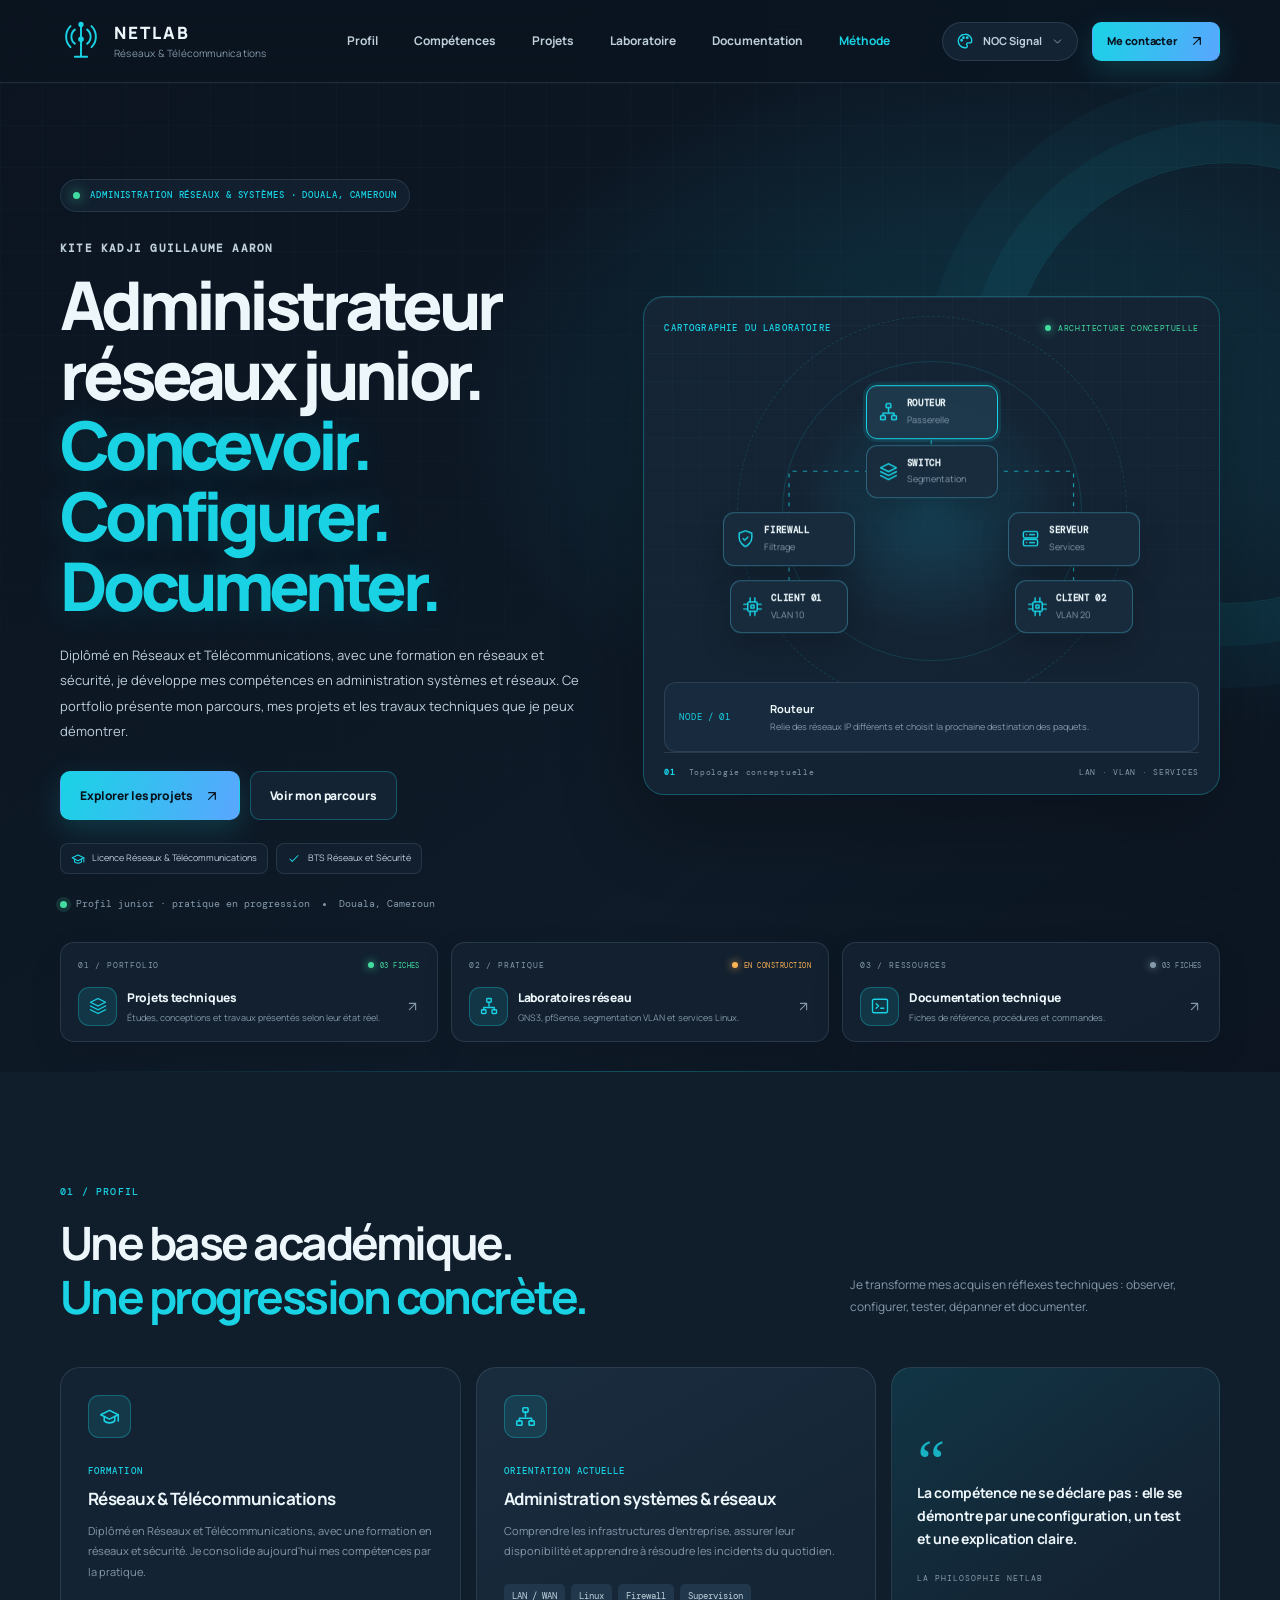
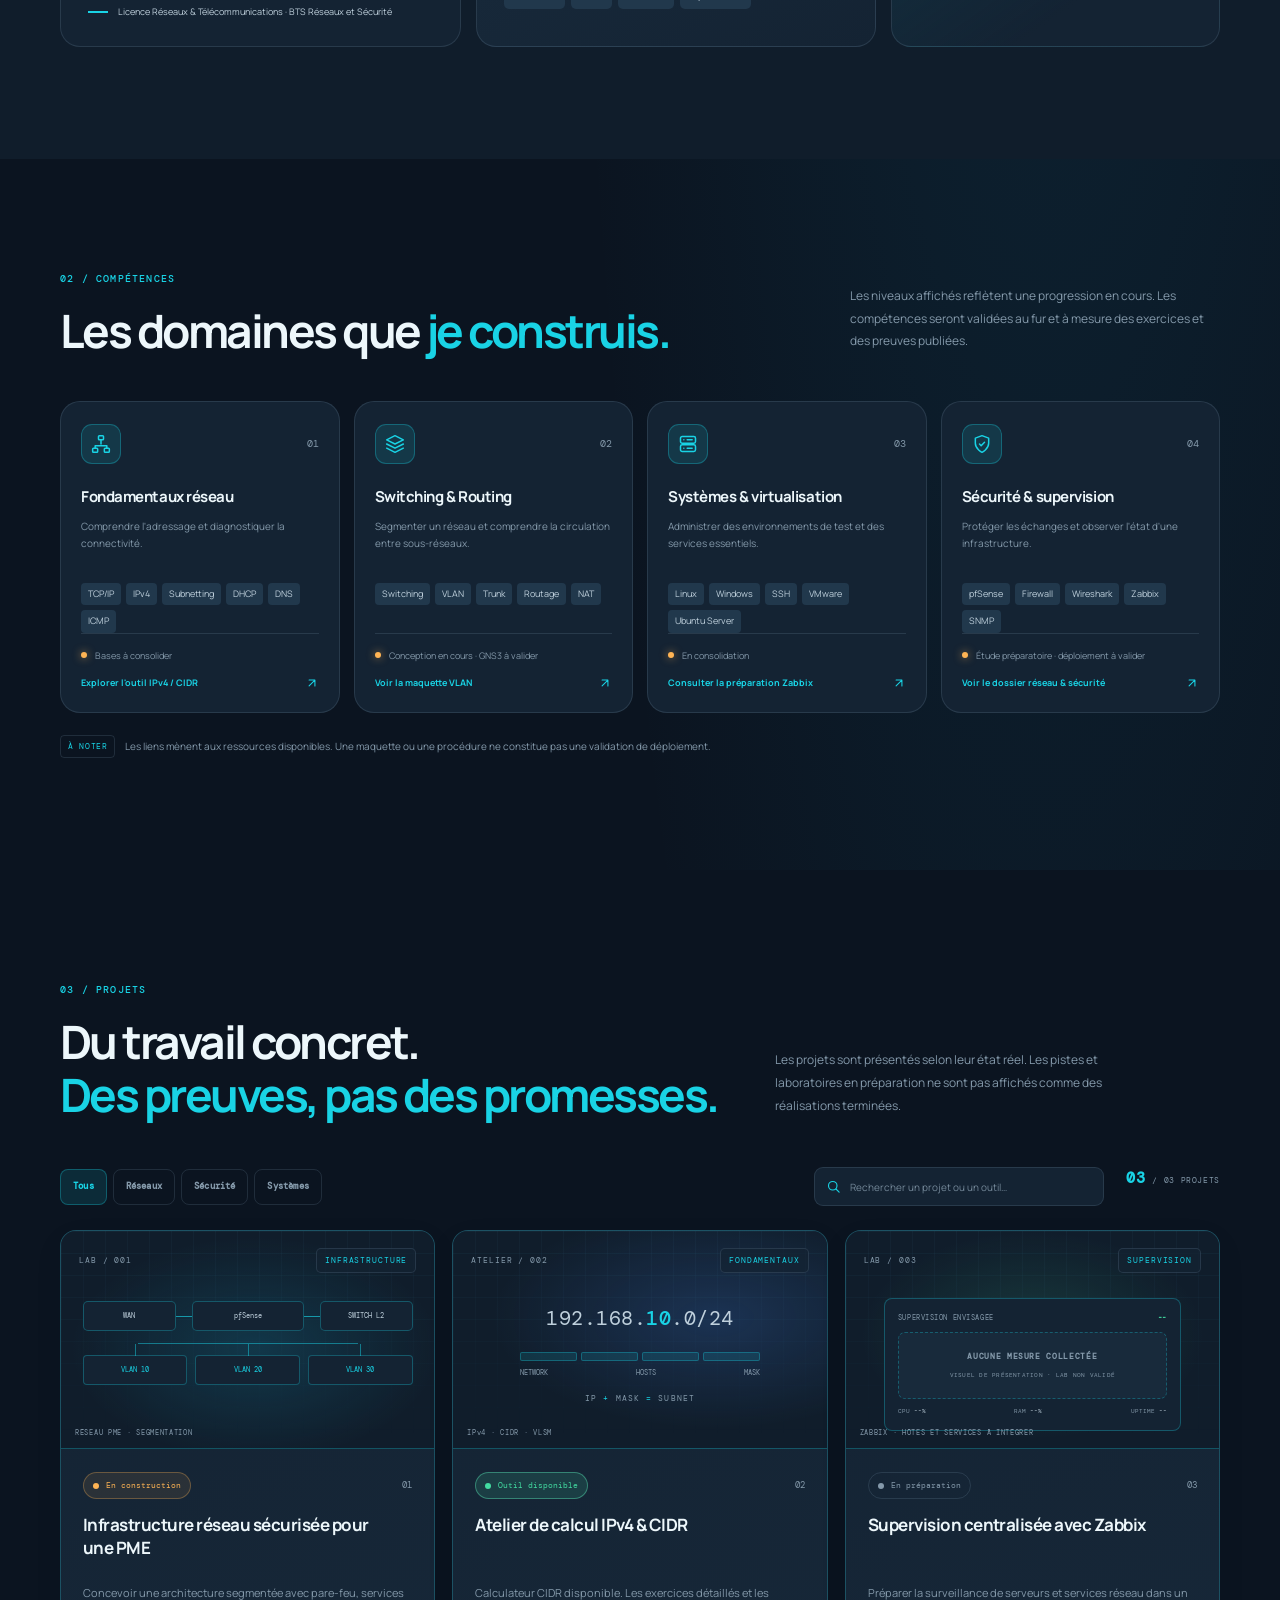
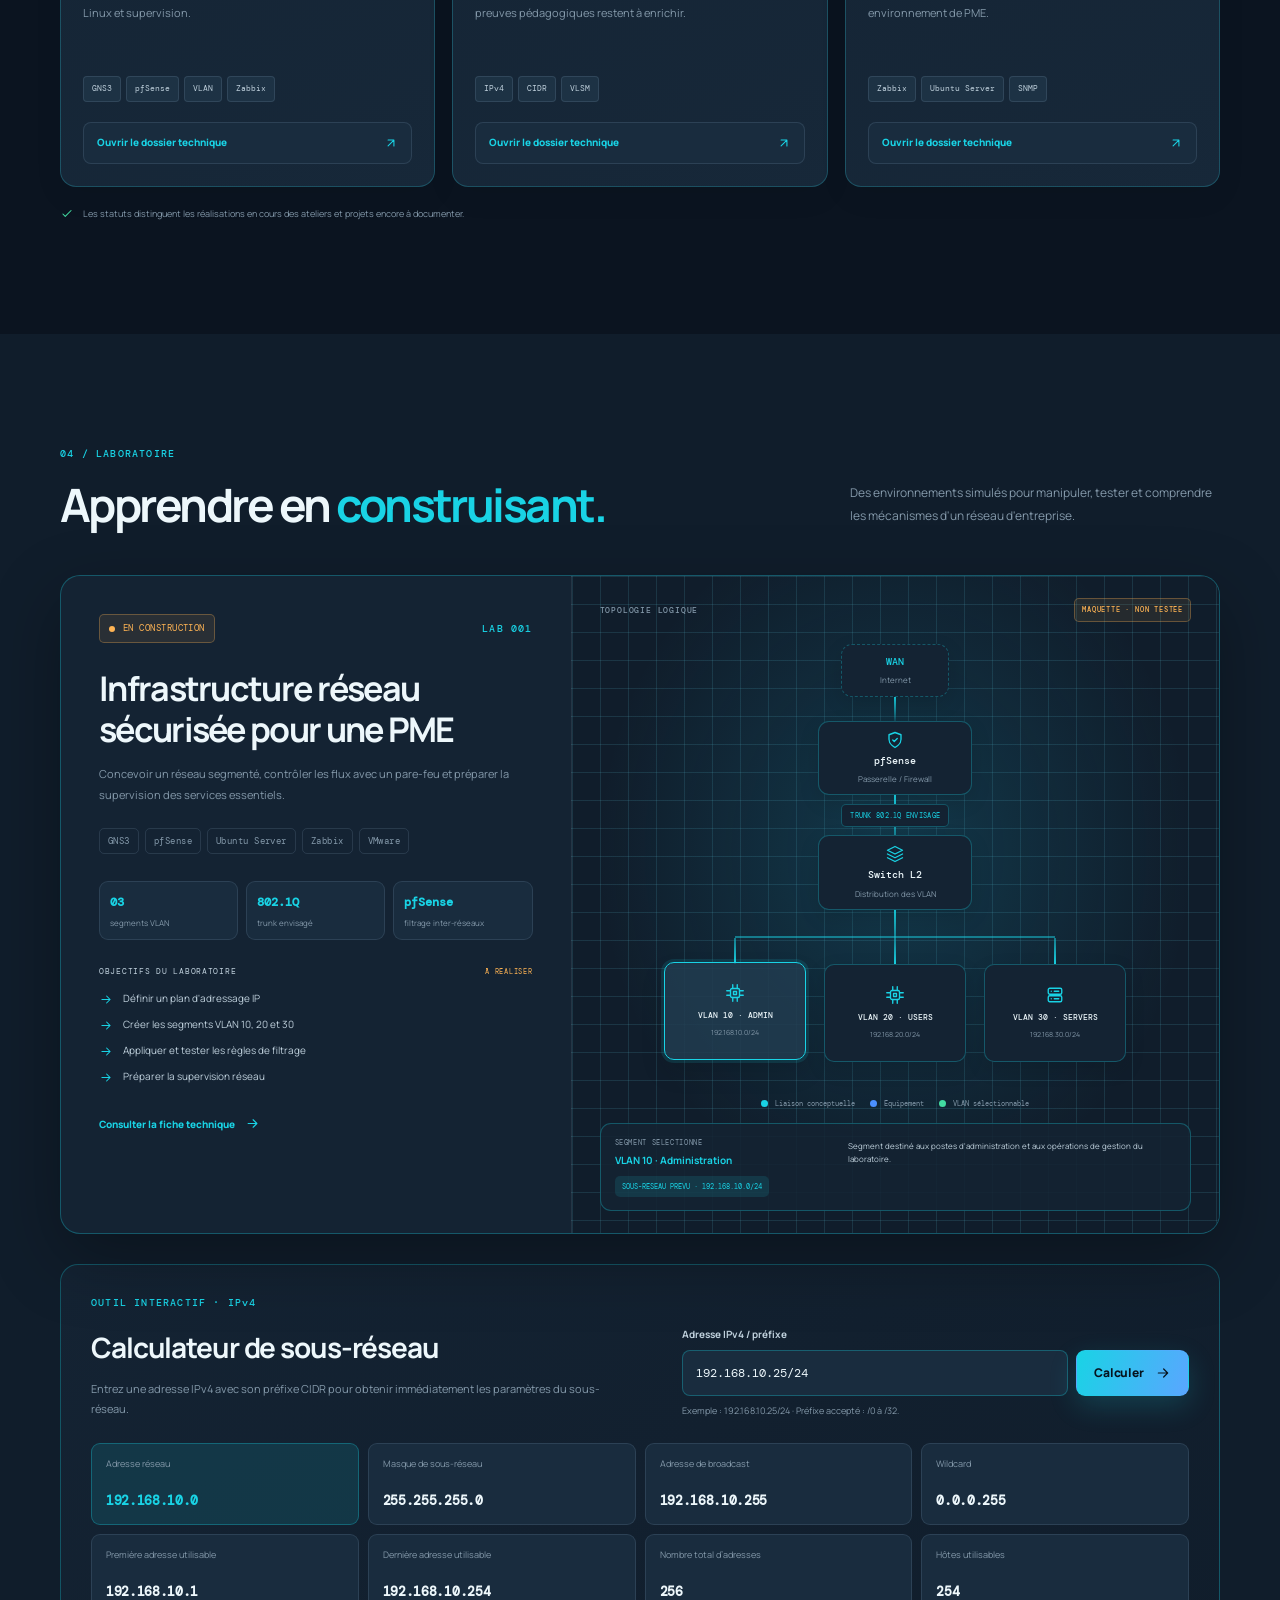
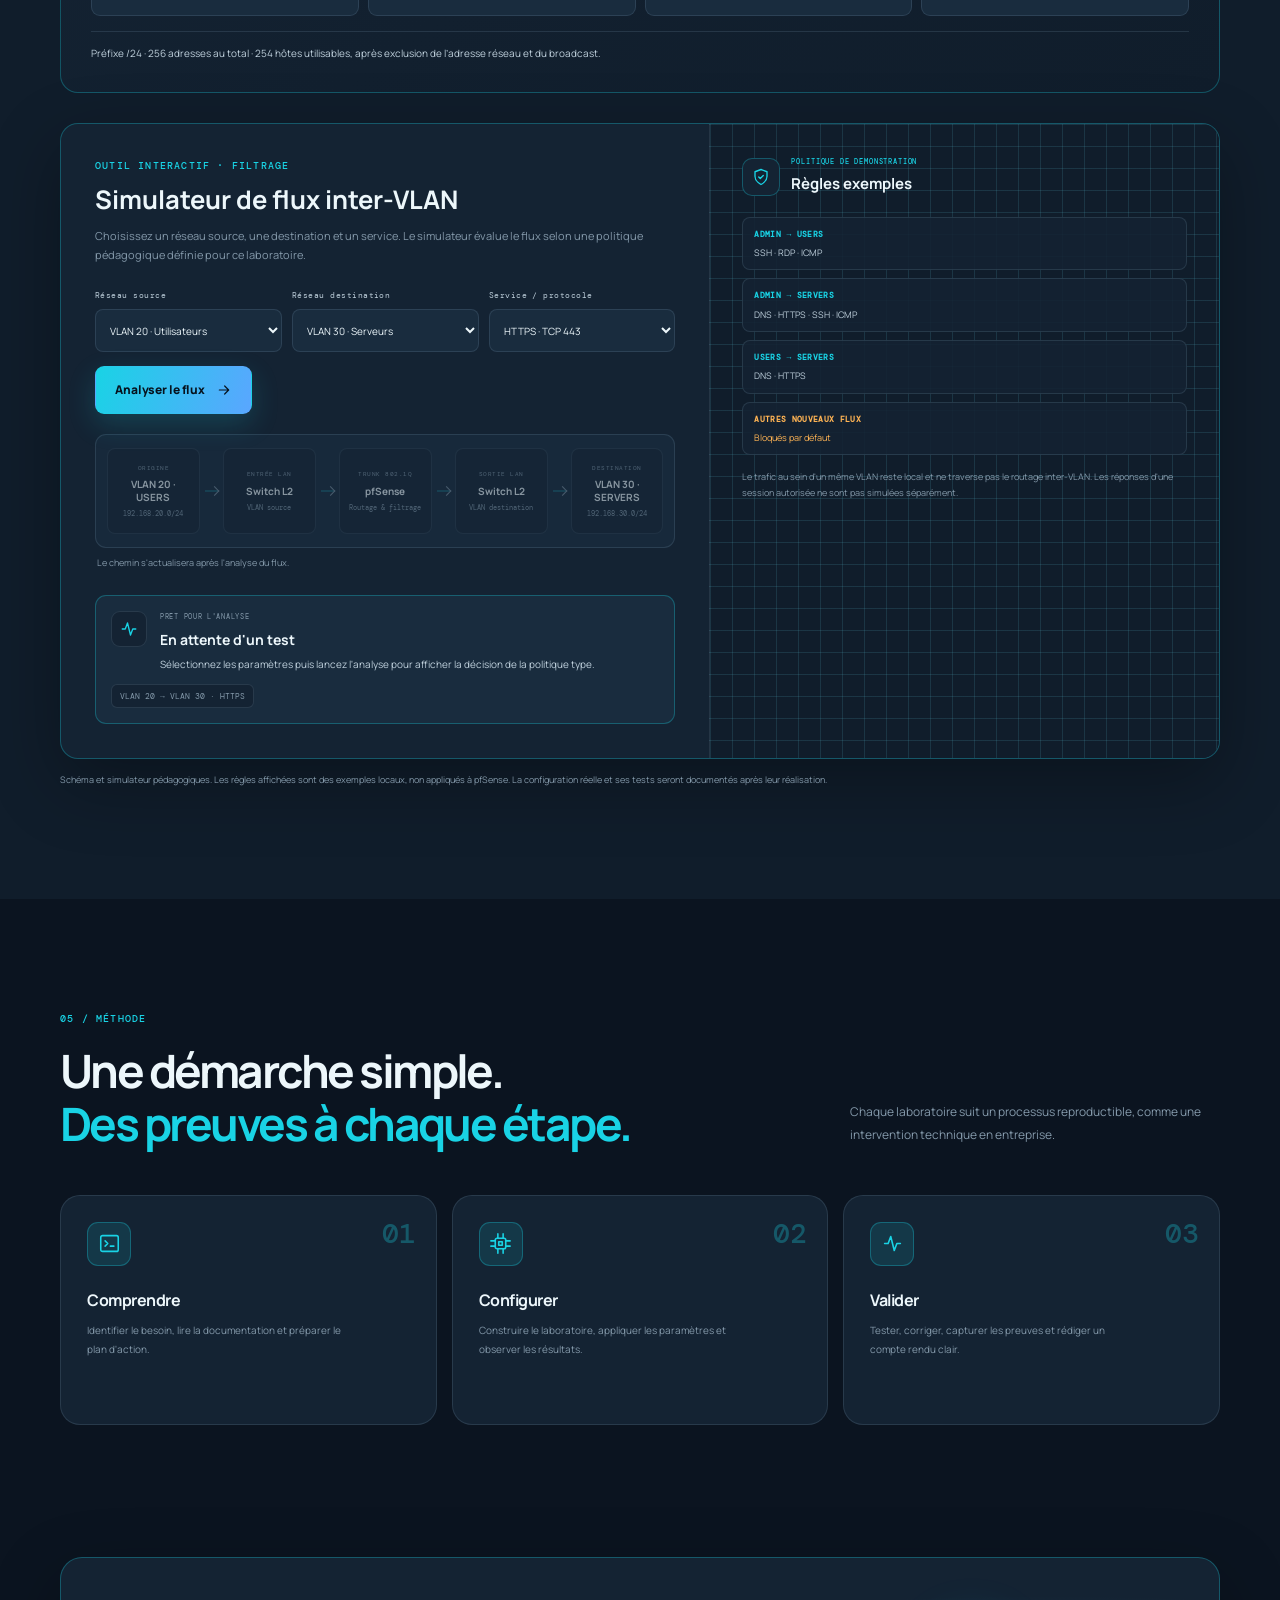
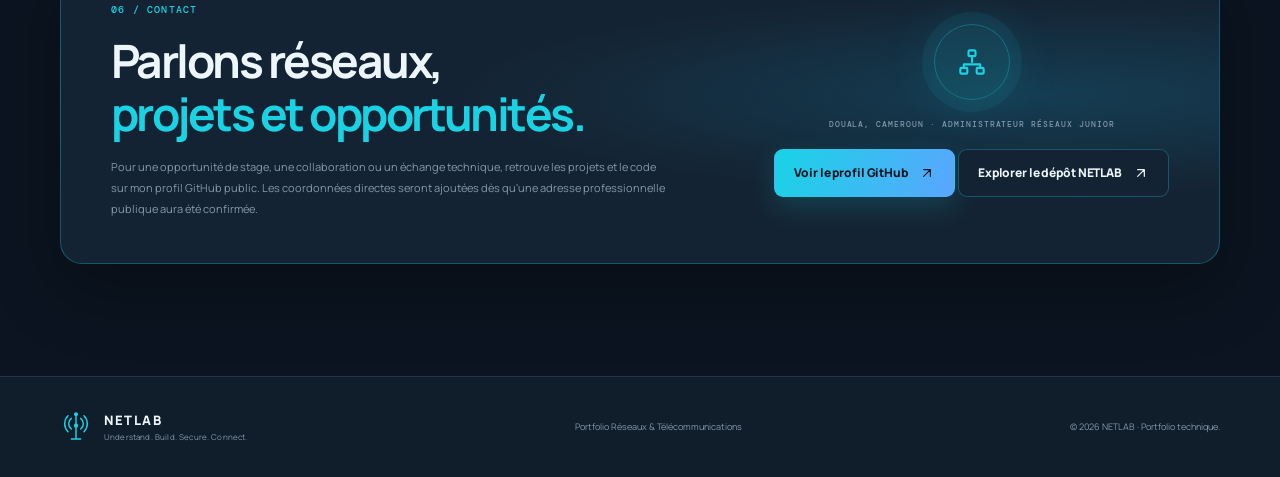
==== commit cf568274: "feat(NETLAB): rendre le contact professionnel accessible" ====
--- a/index.html
+++ b/index.html
@@ -715,12 +715,15 @@
             <div>
               <p class="section-index">06 / CONTACT</p>
               <h2>Parlons réseaux,<br><span>projets et opportunités.</span></h2>
-              <p>Pour toute opportunité de stage, de collaboration ou d'échange technique, les coordonnées professionnelles seront affichées ici après validation des informations de contact.</p>
+              <p>Pour une opportunité de stage, une collaboration ou un échange technique, retrouve les projets et le code sur mon profil GitHub public. Les coordonnées directes seront ajoutées dès qu'une adresse professionnelle publique aura été confirmée.</p>
             </div>
             <div class="contact-side">
               <span class="contact-orbit"><svg class="icon"><use href="#i-network"/></svg></span>
-              <span class="contact-side-label">NETLAB · PORTFOLIO EN ÉVOLUTION</span>
-              <a class="button button-primary" href="#top">Retour en haut <svg class="icon"><use href="#i-arrow-up-right"/></svg></a>
+              <span class="contact-side-label">DOUALA, CAMEROUN · ADMINISTRATEUR RÉSEAUX JUNIOR</span>
+              <div class="contact-actions">
+                <a class="button button-primary" href="https://github.com/biggyseven" target="_blank" rel="noopener noreferrer">Voir le profil GitHub <svg class="icon"><use href="#i-arrow-up-right"/></svg></a>
+                <a class="button button-secondary" href="https://github.com/biggyseven/netlab" target="_blank" rel="noopener noreferrer">Explorer le dépôt NETLAB <svg class="icon"><use href="#i-arrow-up-right"/></svg></a>
+              </div>
             </div>
           </div>
         </div>
@@ -737,6 +740,86 @@
         <span class="footer-copy">© <span data-year></span> NETLAB · Portfolio technique.</span>
       </div>
     </footer>
+
+    <script id="netlab-evidence-catalog" type="application/json">
+    {
+      "infrastructure-pme": {
+        "media": [],
+        "pending": [
+          {
+            "category": "Architecture",
+            "title": "Topologie GNS3 complète",
+            "detail": "Vue d'ensemble du laboratoire avec équipements, interfaces et liaisons réellement configurés."
+          },
+          {
+            "category": "Commutation",
+            "title": "VLAN et trunk",
+            "detail": "Sortie de commande ou configuration montrant les VLAN et le trunk effectivement actifs."
+          },
+          {
+            "category": "Sécurité",
+            "title": "Interfaces et règles pfSense",
+            "detail": "Interfaces et règles appliquées, après masquage des informations sensibles."
+          },
+          {
+            "category": "Tests",
+            "title": "Flux autorisés et bloqués",
+            "detail": "Résultats datés des tests, accompagnés si possible des journaux correspondants."
+          }
+        ]
+      },
+      "ipv4-cidr": {
+        "media": [],
+        "pending": [
+          {
+            "category": "Cas /24",
+            "title": "Calcul d'un sous-réseau classique",
+            "detail": "Adresse de départ, préfixe, réseau, broadcast, masque et plage d'hôtes visibles."
+          },
+          {
+            "category": "Cas /31",
+            "title": "Liaison point à point",
+            "detail": "Cas /31 expliqué, avec le traitement spécifique des deux adresses."
+          },
+          {
+            "category": "Cas /32",
+            "title": "Route hôte",
+            "detail": "Cas /32 illustrant une seule adresse et son usage."
+          },
+          {
+            "category": "Validation",
+            "title": "Entrée invalide ou limite",
+            "detail": "Comportement du calculateur face à une adresse ou un préfixe incorrect."
+          }
+        ]
+      },
+      "zabbix-supervision": {
+        "media": [],
+        "pending": [
+          {
+            "category": "Inventaire",
+            "title": "Hôtes enregistrés",
+            "detail": "Liste réelle des hôtes disponibles dans Zabbix, avec adresses sensibles masquées."
+          },
+          {
+            "category": "Collecte",
+            "title": "Latest data",
+            "detail": "Valeurs CPU, mémoire ou disponibilité avec horodatage visible."
+          },
+          {
+            "category": "Agents",
+            "title": "Agents Linux et Windows",
+            "detail": "État réel des agents et dernière communication avec le serveur."
+          },
+          {
+            "category": "Alertes",
+            "title": "Déclencheur et notification",
+            "detail": "Événement de test et notification reçue, sans token ni identifiant privé."
+          }
+        ]
+      }
+    }
+    </script>
 
     <dialog class="project-dialog" data-project-dialog aria-labelledby="project-dialog-title">
       <div class="project-dialog-inner">
@@ -822,9 +905,17 @@
             <p class="mini-label">03 / DÉMARCHE ET LIVRABLES</p>
             <ol class="dialog-objectives" data-dialog-objectives></ol>
           </section>
-          <section class="dialog-proof-section">
-            <p class="mini-label">04 / VALIDATION ET PREUVES</p>
+          <section class="dialog-proof-section" aria-labelledby="dialog-proof-title">
+            <div class="dialog-proof-heading">
+              <p class="mini-label" id="dialog-proof-title">04 / GALERIE DE PREUVES</p>
+              <span class="proof-count" data-proof-count>0 média publié</span>
+            </div>
             <p data-dialog-evidence></p>
+            <div class="proof-gallery" data-proof-gallery aria-live="polite"></div>
+            <div class="proof-pending-wrap" data-proof-pending-wrap hidden>
+              <p class="mini-label">ÉLÉMENTS À COLLECTER</p>
+              <ul class="proof-pending-list" data-proof-pending></ul>
+            </div>
           </section>
         </div>
 
--- a/assets/css/styles.css
+++ b/assets/css/styles.css
@@ -3787,3 +3787,70 @@
   background: var(--topology-branch-line);
 }
 
+
+
+/* V3.0 — galerie de preuves vérifiables dans les dossiers projet */
+.dialog-proof-heading {
+  display: flex;
+  align-items: center;
+  justify-content: space-between;
+  gap: 12px;
+  flex-wrap: wrap;
+}
+.dialog-proof-heading .mini-label { margin: 0; }
+.proof-count {
+  display: inline-flex;
+  align-items: center;
+  min-height: 25px;
+  padding: 4px 8px;
+  border: 1px solid var(--border);
+  border-radius: 999px;
+  color: var(--muted);
+  background: var(--surface-2);
+  font-family: var(--mono);
+  font-size: 7px;
+  letter-spacing: .04em;
+}
+.proof-gallery { display: grid; grid-template-columns: repeat(2, minmax(0, 1fr)); gap: 10px; margin-top: 14px; }
+.proof-gallery-empty {
+  display: grid;
+  grid-template-columns: 38px minmax(0, 1fr);
+  align-items: center;
+  gap: 12px;
+  grid-column: 1 / -1;
+  padding: 15px;
+  border: 1px dashed var(--border-strong);
+  border-radius: 9px;
+  background: var(--surface-2);
+}
+.proof-gallery-empty-mark {
+  display: grid;
+  width: 36px;
+  height: 36px;
+  place-items: center;
+  border: 1px solid var(--border-strong);
+  border-radius: 8px;
+  color: var(--accent);
+  font-family: var(--mono);
+  font-size: 14px;
+}
+.proof-gallery-empty strong { display: block; color: var(--text-soft); font-size: 10px; }
+.proof-gallery-empty p { margin: 4px 0 0; color: var(--muted); font-size: 9px; line-height: 1.6; }
+.proof-gallery-card { min-width: 0; margin: 0; overflow: hidden; border: 1px solid var(--border); border-radius: 9px; background: var(--surface-2); }
+.proof-gallery-card img { display: block; width: 100%; aspect-ratio: 16 / 10; object-fit: contain; background: var(--bg-soft); }
+.proof-gallery-card figcaption { display: grid; gap: 6px; padding: 10px; }
+.proof-gallery-meta { display: flex; justify-content: space-between; gap: 8px; color: var(--muted); font-family: var(--mono); font-size: 7px; text-transform: uppercase; }
+.proof-gallery-card figcaption > strong { color: var(--text-soft); font-size: 9px; line-height: 1.4; }
+.proof-gallery-card figcaption > p { margin: 0; color: var(--muted); font-size: 8px; line-height: 1.6; }
+.proof-pending-wrap { margin-top: 17px; }
+.proof-pending-wrap[hidden] { display: none; }
+.proof-pending-wrap > .mini-label { margin-bottom: 9px; }
+.proof-pending-list { display: grid; gap: 7px; margin: 0; padding: 0; list-style: none; }
+.proof-pending-item { display: grid; grid-template-columns: 76px minmax(0, 1fr); align-items: start; gap: 9px; padding: 9px; border: 1px solid var(--border); border-radius: 7px; background: color-mix(in srgb, var(--surface-2) 78%, transparent); }
+.proof-pending-category { padding-top: 2px; color: var(--accent); font-family: var(--mono); font-size: 7px; line-height: 1.5; text-transform: uppercase; }
+.proof-pending-item strong { display: block; color: var(--text-soft); font-size: 9px; line-height: 1.4; }
+.proof-pending-item p { margin: 3px 0 0; color: var(--muted); font-size: 8px; line-height: 1.6; }
+@media (max-width: 600px) {
+  .proof-gallery { grid-template-columns: minmax(0, 1fr); }
+  .proof-pending-item { grid-template-columns: minmax(0, 1fr); gap: 4px; }
+}
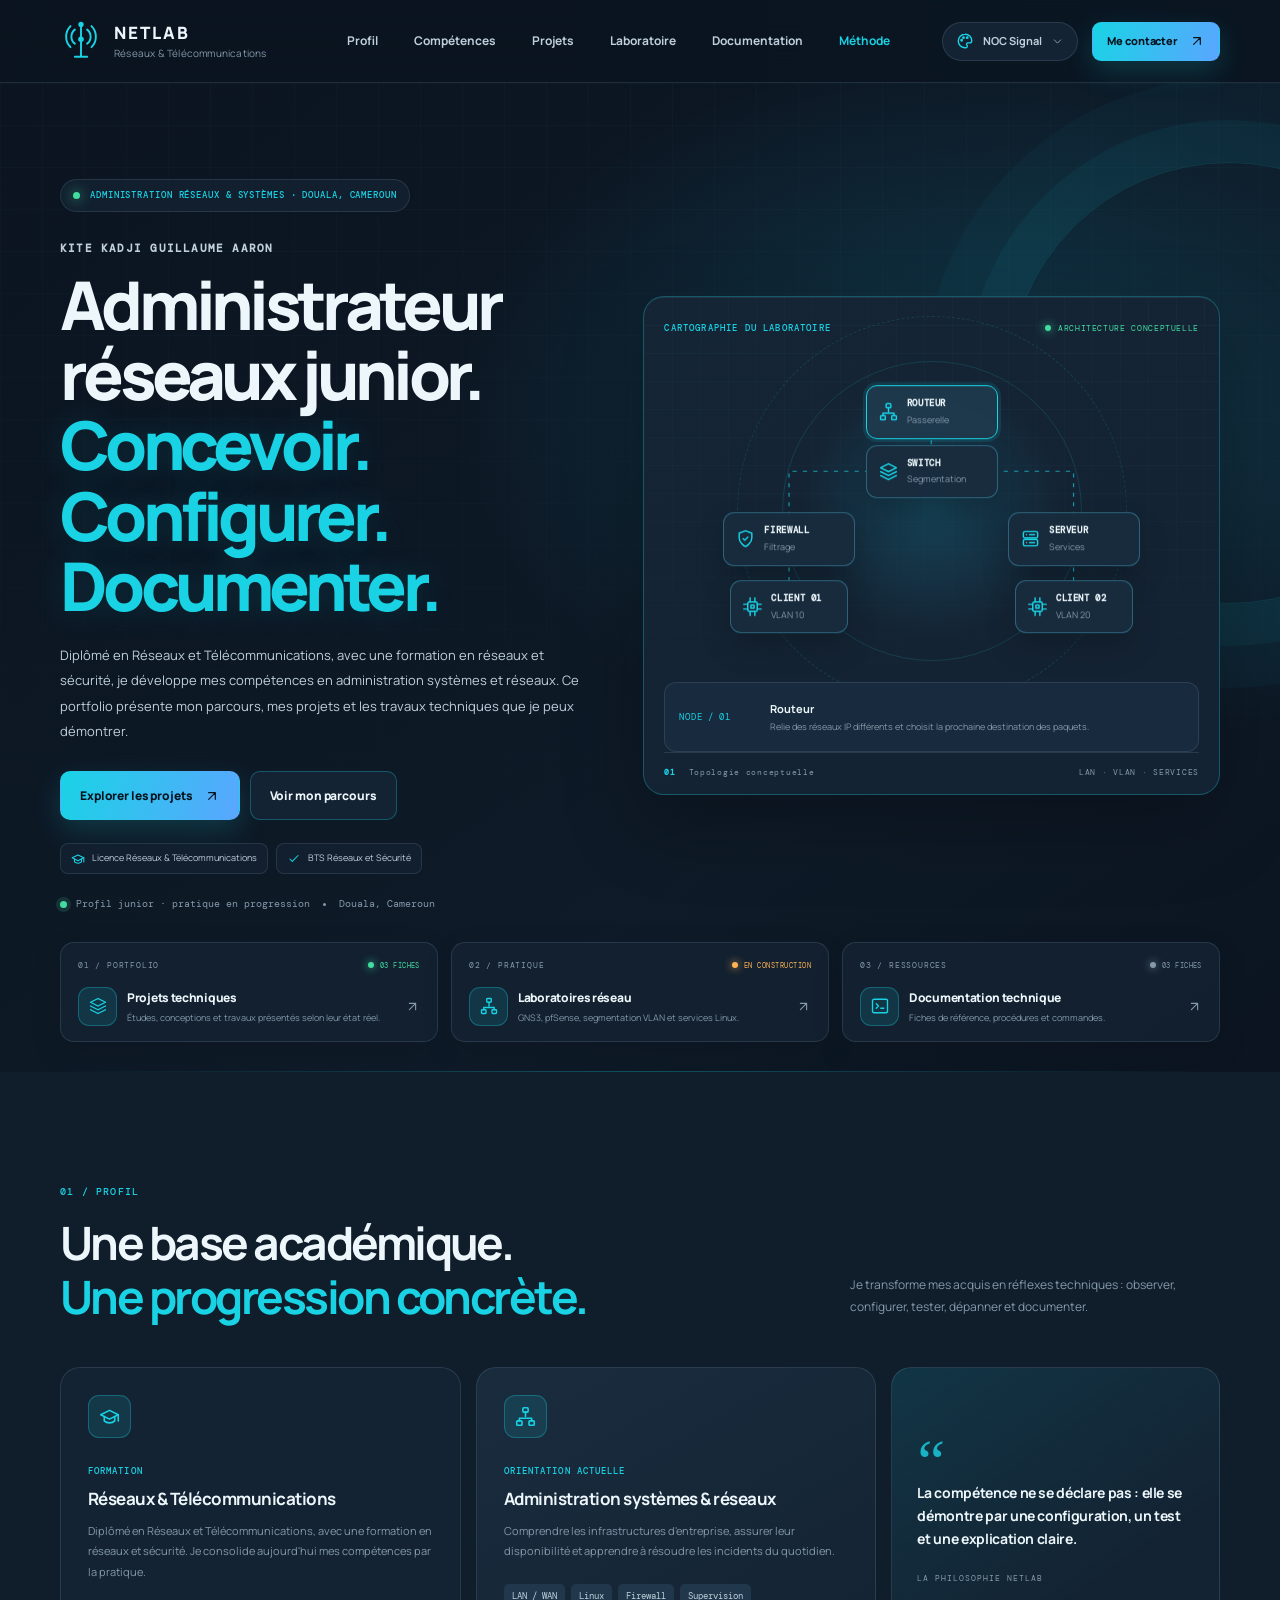
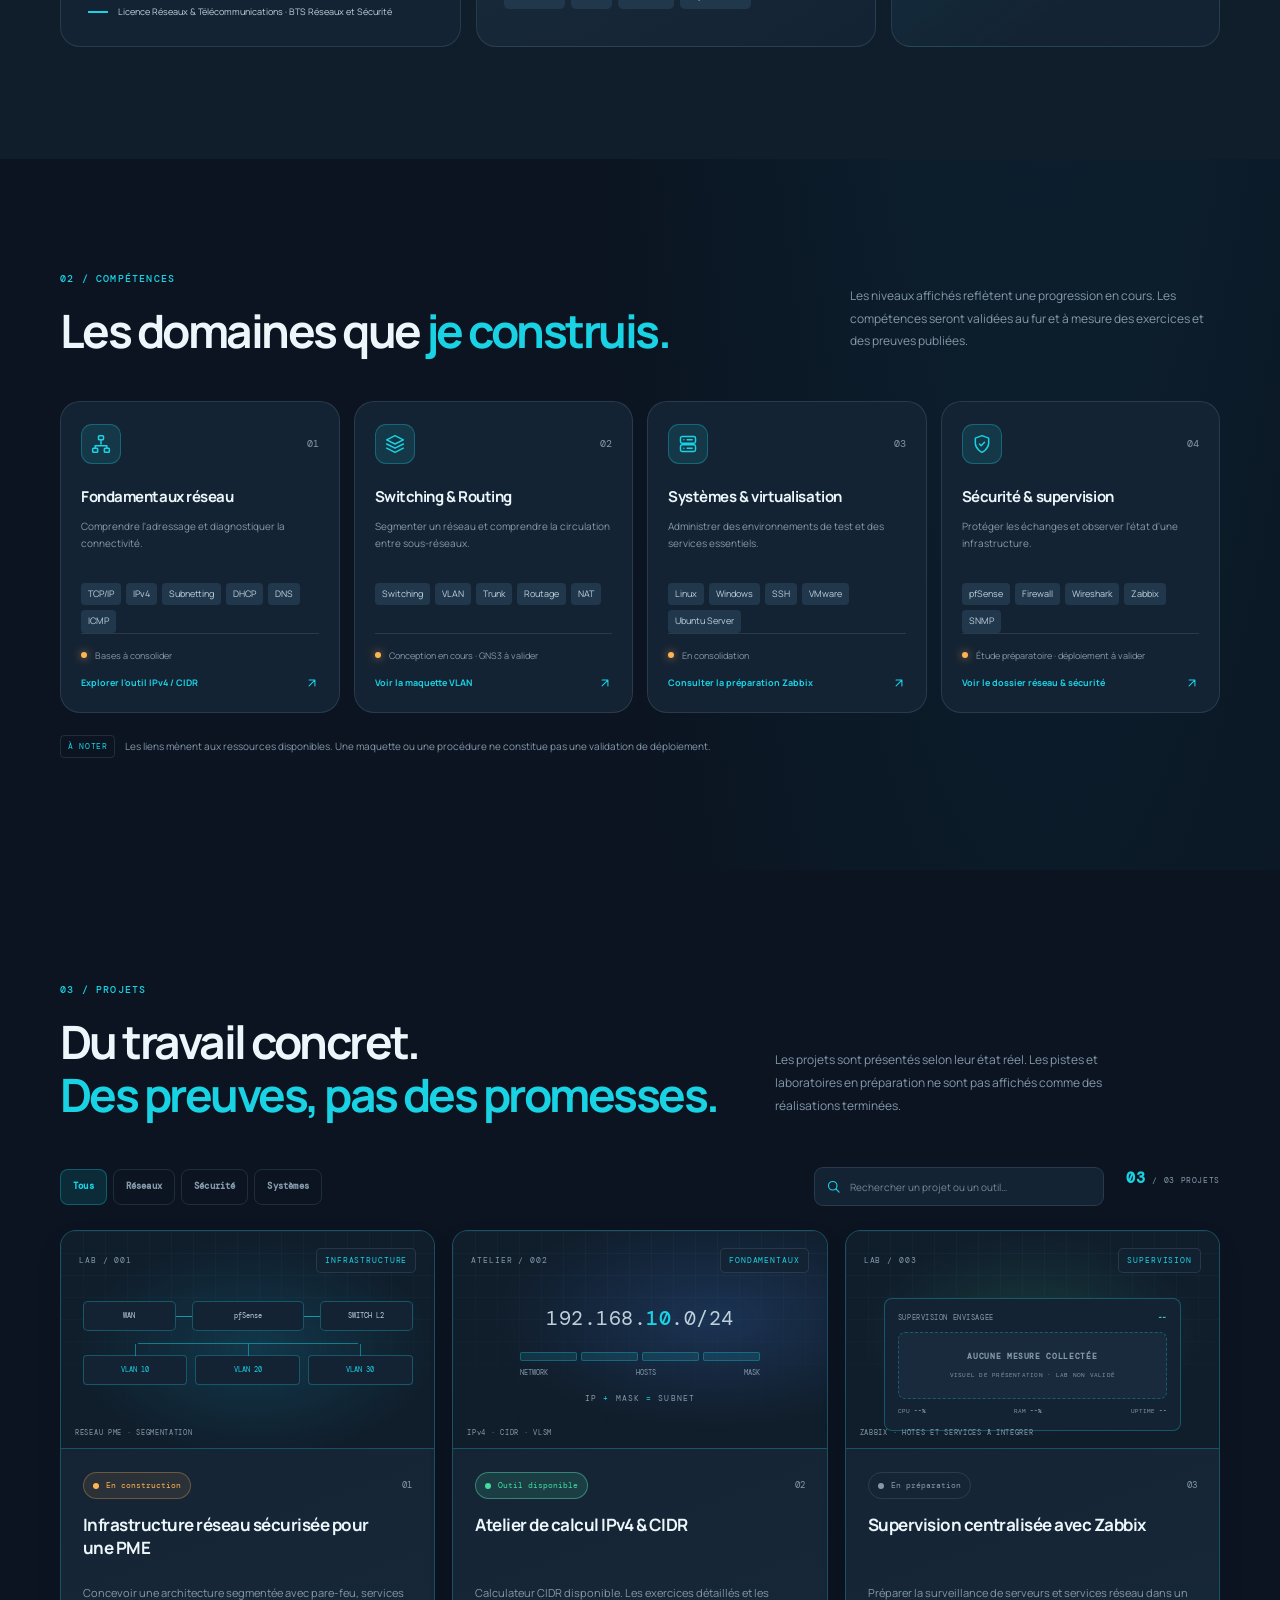
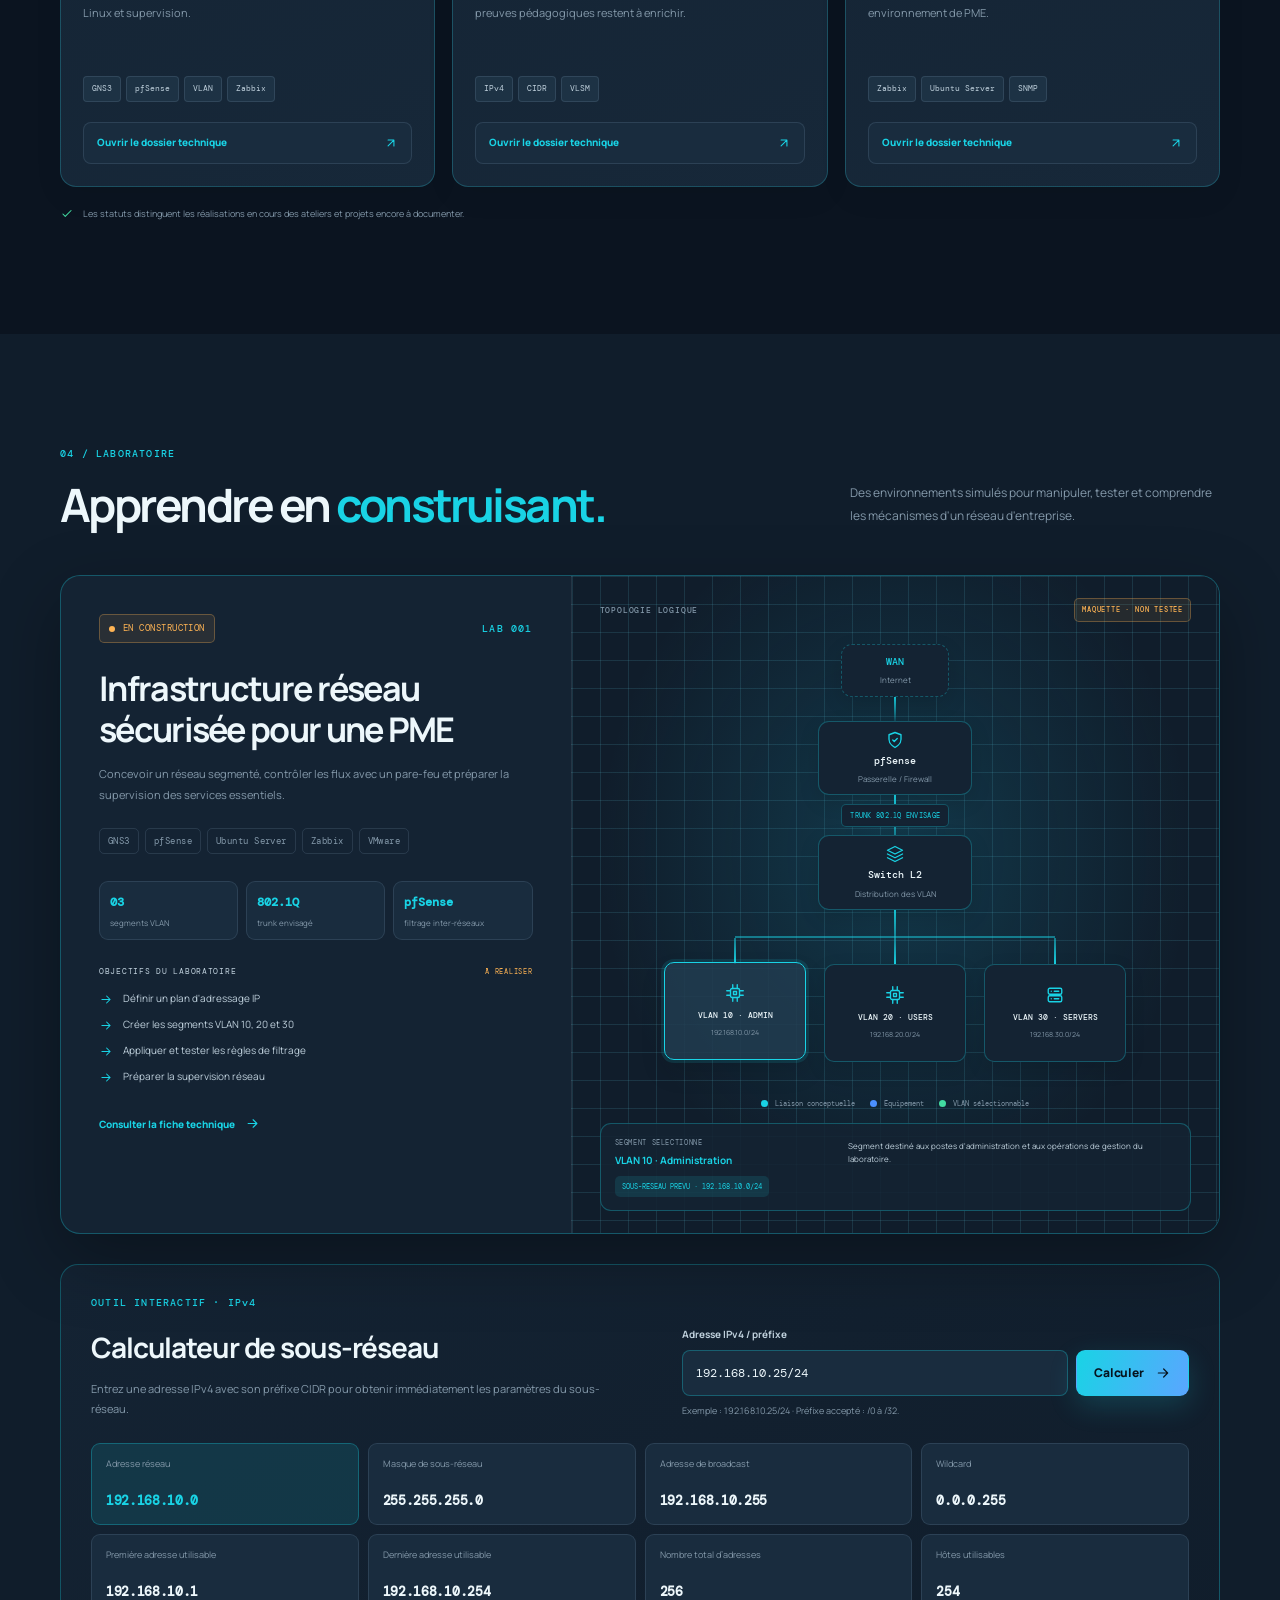
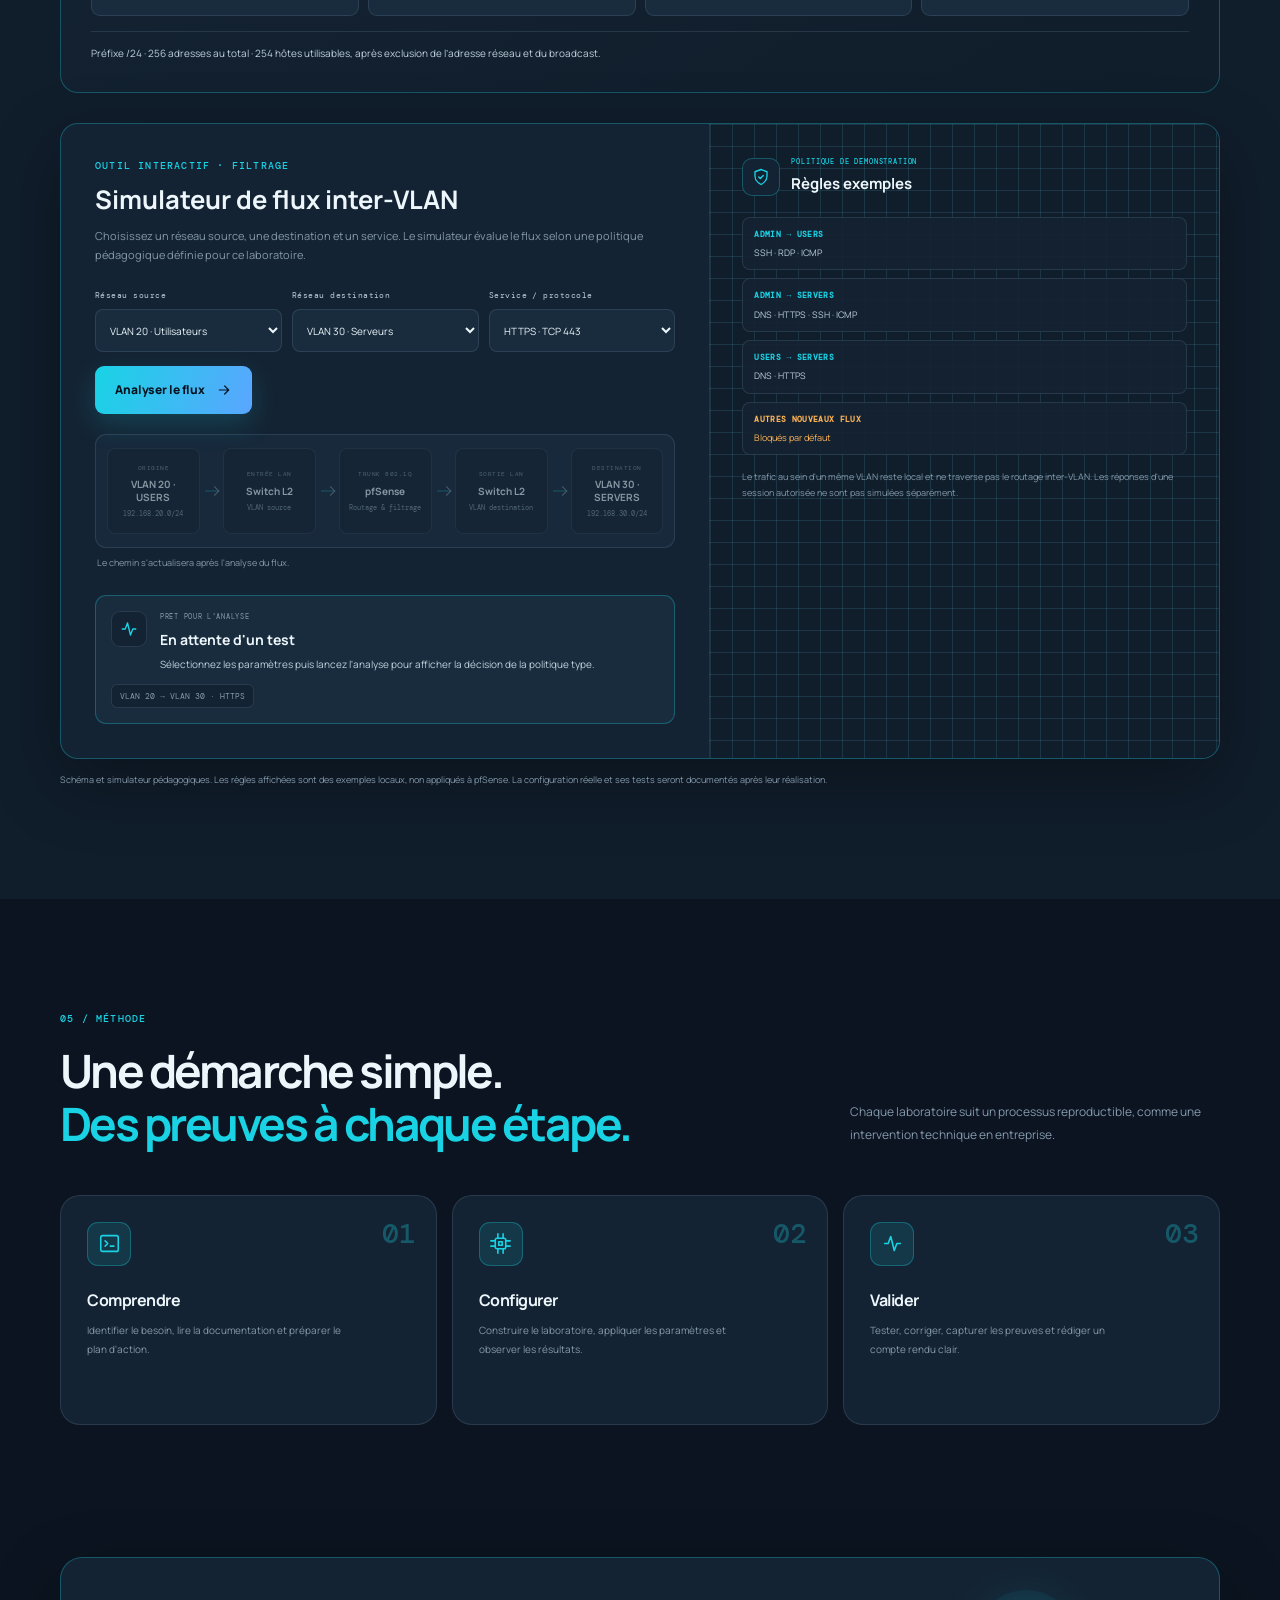
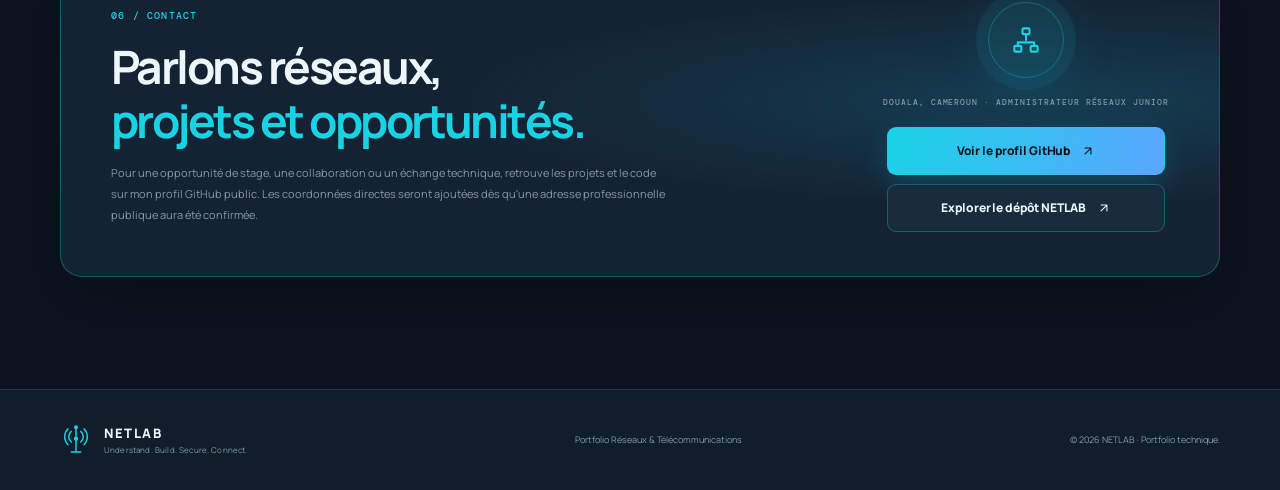
==== commit 134aae09: "feat(NETLAB): ajouter l'aperçu agrandi des preuves V3.2" ====
--- a/index.html
+++ b/index.html
@@ -927,6 +927,25 @@
         <p class="dialog-footnote">Les résultats ne seront annoncés comme validés qu'avec une configuration exécutée et des éléments de preuve correspondants.</p>
       </div>
     </dialog>
+
+    <dialog class="evidence-lightbox" data-evidence-lightbox aria-labelledby="evidence-lightbox-title">
+      <div class="evidence-lightbox-inner">
+        <div class="evidence-lightbox-toolbar">
+          <div>
+            <p class="mini-label">PREUVE TECHNIQUE</p>
+            <h2 id="evidence-lightbox-title" data-evidence-lightbox-title>Capture technique</h2>
+          </div>
+          <button class="dialog-close evidence-lightbox-close" type="button" data-evidence-lightbox-close aria-label="Fermer l'aperçu agrandi">
+            <svg class="icon"><use href="#i-close"/></svg>
+          </button>
+        </div>
+        <figure class="evidence-lightbox-figure">
+          <img data-evidence-lightbox-image alt="">
+          <figcaption data-evidence-lightbox-caption></figcaption>
+        </figure>
+        <p class="evidence-lightbox-hint">Appuie sur Échap ou utilise le bouton de fermeture pour revenir au dossier.</p>
+      </div>
+    </dialog>
   </div>
 </body>
 </html>
--- a/assets/css/styles.css
+++ b/assets/css/styles.css
@@ -3854,3 +3854,41 @@
   .proof-gallery { grid-template-columns: minmax(0, 1fr); }
   .proof-pending-item { grid-template-columns: minmax(0, 1fr); gap: 4px; }
 }
+
+
+/* NETLAB V3.1 — contact professionnel et accès publics */
+.contact-side { min-width: 250px; }
+.contact-side-label { max-width: 290px; line-height: 1.7; }
+.contact-actions { display: grid; width: min(100%, 278px); gap: 9px; }
+.contact-actions .button { width: 100%; justify-content: center; white-space: normal; text-align: center; }
+.contact-actions .button .icon { flex: 0 0 14px; }
+.contact-actions .button-secondary { background: var(--surface-2); }
+.contact-actions .button:focus-visible { outline: 2px solid var(--accent); outline-offset: 3px; }
+@media (max-width: 900px) {
+  .contact-panel { flex-direction: column; align-items: flex-start; }
+  .contact-side {
+    display: grid;
+    width: 100%;
+    grid-template-columns: 76px minmax(0, 1fr);
+    align-items: center;
+    justify-items: start;
+    gap: 12px 18px;
+  }
+  .contact-orbit { grid-column: 1; grid-row: 1 / span 2; }
+  .contact-side-label { grid-column: 2; text-align: left; align-self: end; }
+  .contact-actions {
+    grid-column: 2;
+    grid-row: 2;
+    display: flex;
+    flex-wrap: wrap;
+    width: 100%;
+  }
+  .contact-actions .button { width: auto; }
+}
+@media (max-width: 560px) {
+  .contact-side { grid-template-columns: minmax(0, 1fr); gap: 13px; }
+  .contact-orbit { grid-column: 1; grid-row: auto; }
+  .contact-side-label { grid-column: 1; grid-row: auto; }
+  .contact-actions { grid-column: 1; grid-row: auto; display: grid; width: 100%; }
+  .contact-actions .button { width: 100%; }
+}
